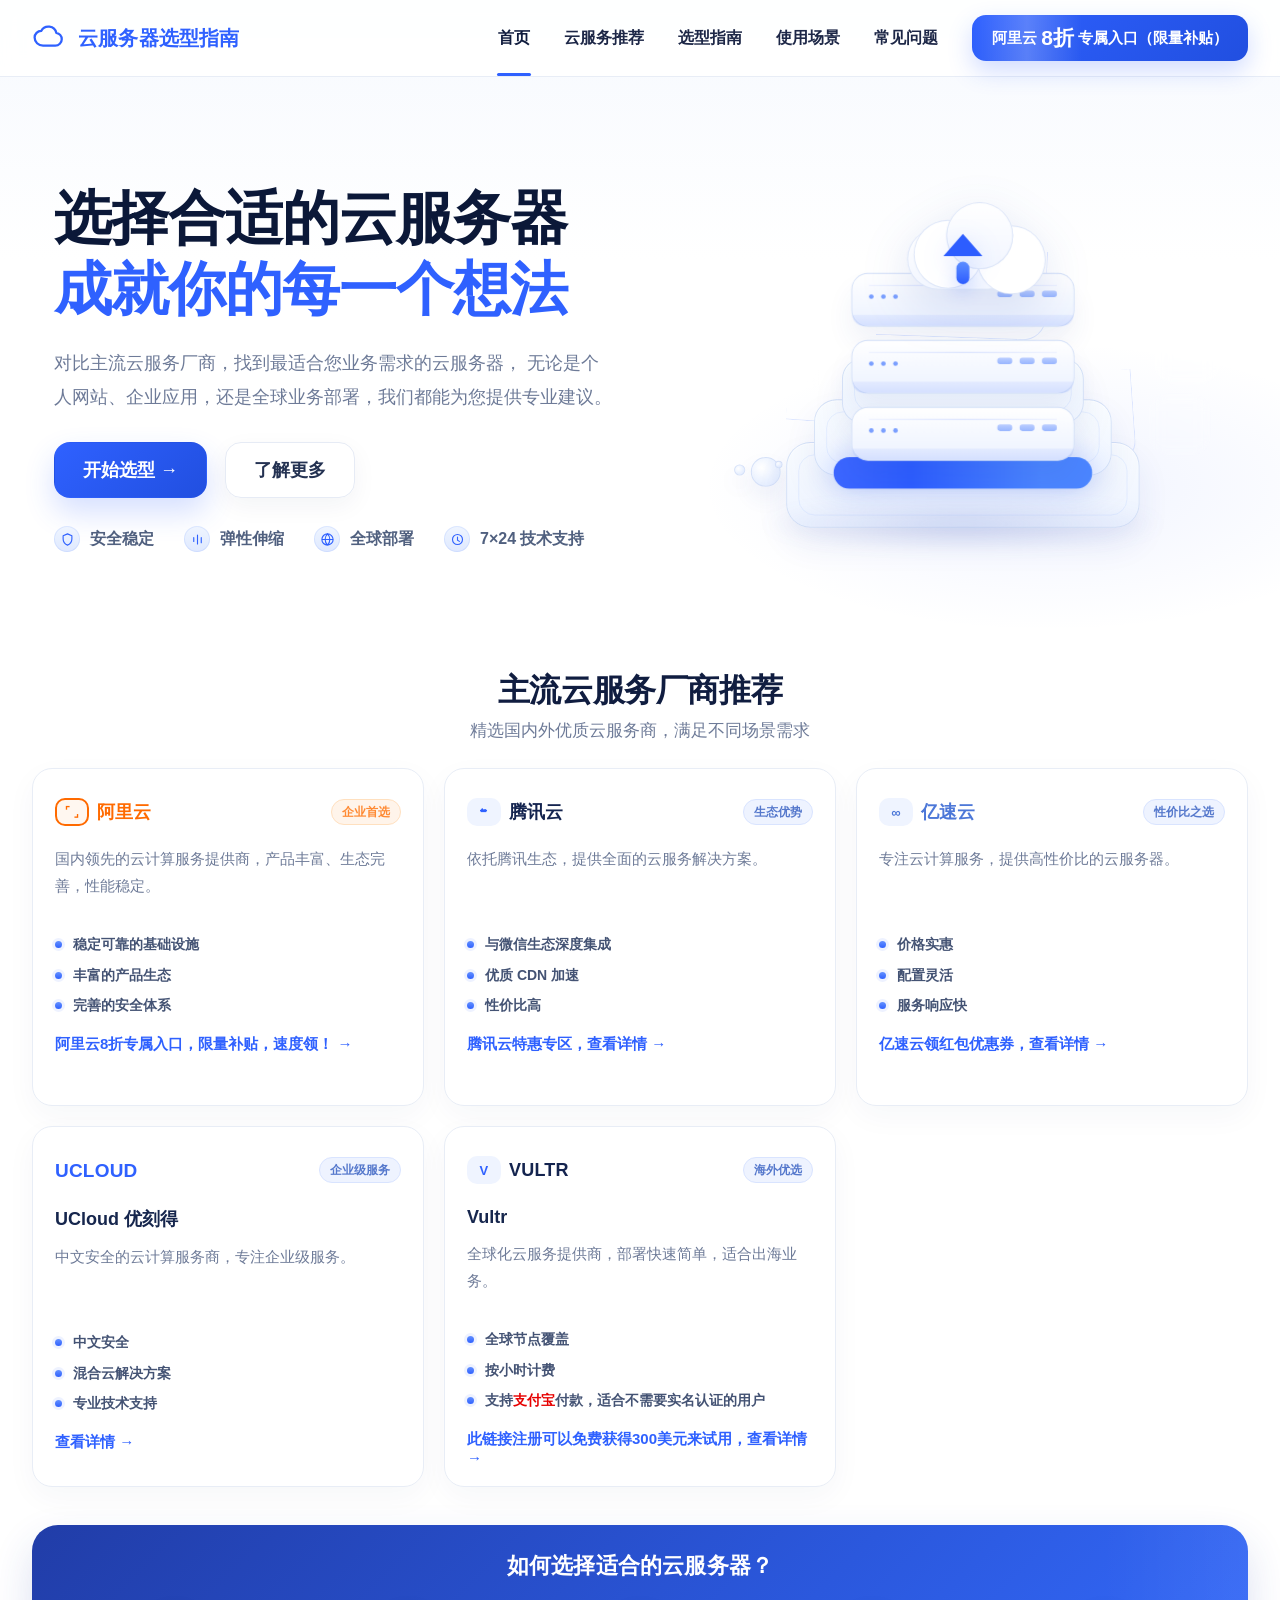
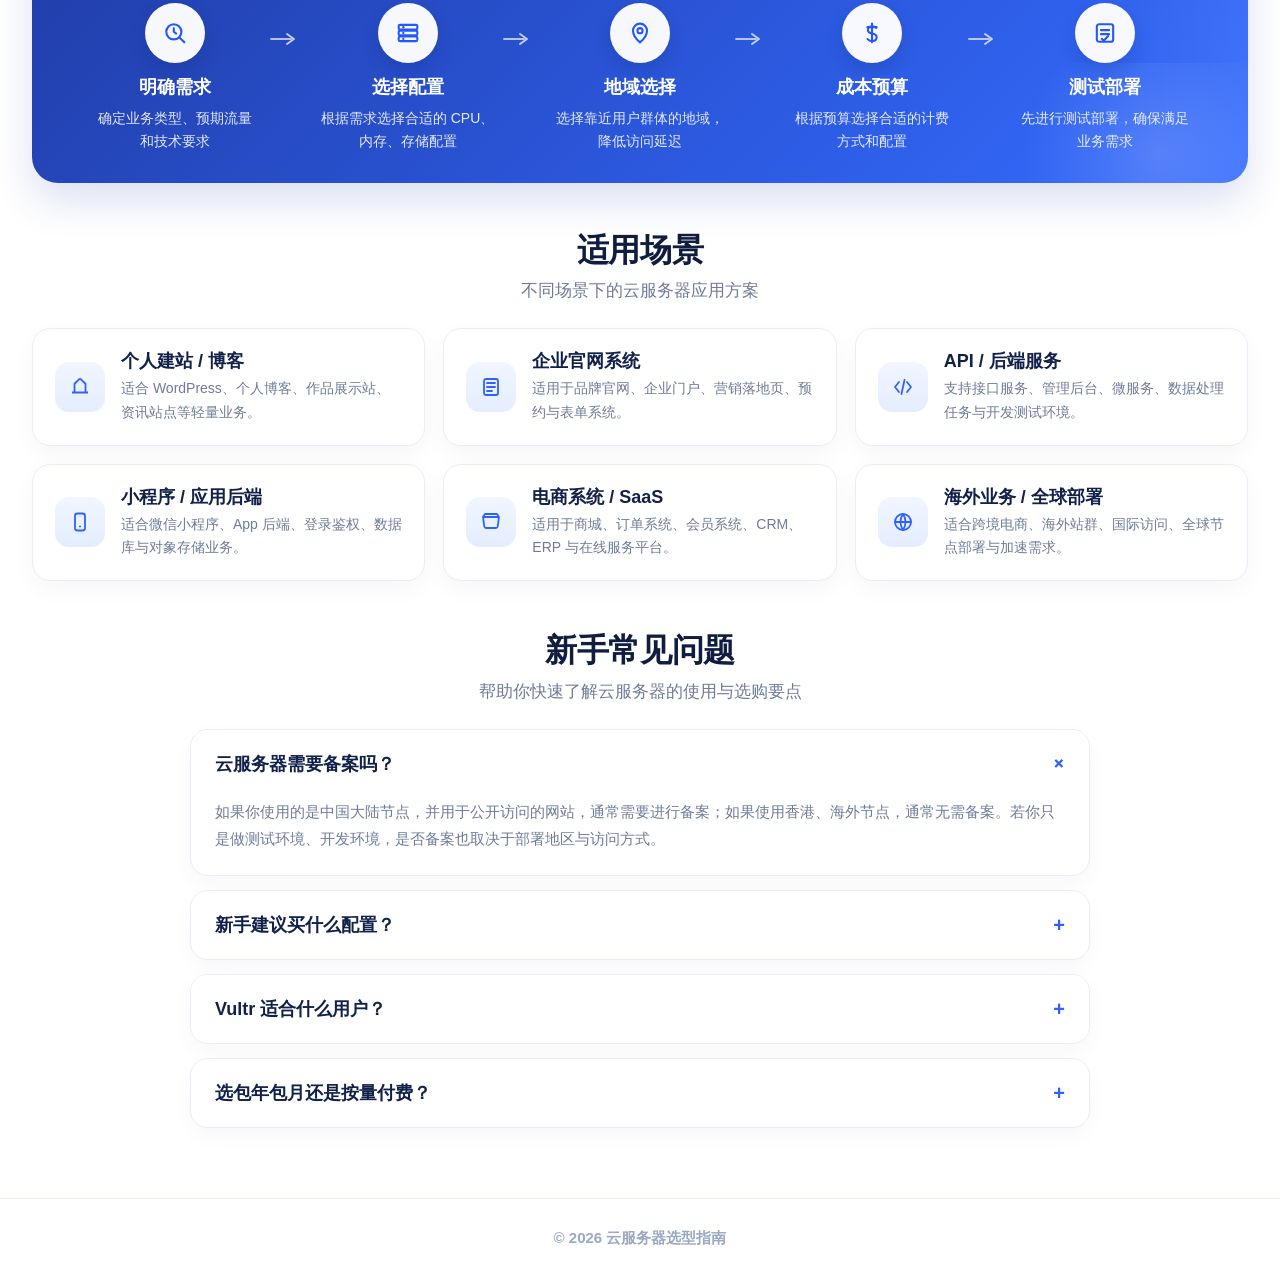
==== index.html @ 189f1489 "Add files via upload" ====
<!DOCTYPE html>
<html lang="zh-CN">
<head>
  <meta charset="UTF-8" />
  <meta name="viewport" content="width=device-width, initial-scale=1.0" />
  <title>云服务器选型指南</title>
  <style>
    :root{
      --primary:#2f61ff;
      --primary-dark:#214fe0;
      --primary-light:#5f8fff;
      --text:#0f1b3d;
      --text-2:#1a2950;
      --muted:#6e7b98;
      --muted-2:#8c97b2;
      --border:#e8edf6;
      --bg:#f7f9fd;
      --bg-soft:#f4f7fc;
      --white:#ffffff;
      --shadow:0 10px 30px rgba(29, 55, 130, .08);
      --shadow-strong:0 18px 44px rgba(30, 60, 150, .14);
      --radius:18px;
      --container:1320px;
    }

    *{box-sizing:border-box}
    html{scroll-behavior:smooth}
    body{
      margin:0;
      font-family:-apple-system,BlinkMacSystemFont,"Segoe UI","PingFang SC","Hiragino Sans GB","Microsoft YaHei",sans-serif;
      color:var(--text);
      background:linear-gradient(180deg,#f6f9fe 0%, #ffffff 260px);
    }

    a{text-decoration:none;color:inherit}
    img{max-width:100%;display:block}

    .container{
      width:min(var(--container), calc(100% - 64px));
      margin:0 auto;
    }

    /* ===== Header ===== */
    .site-header{
      position:sticky;
      top:0;
      z-index:100;
      background:rgba(255,255,255,.88);
      backdrop-filter:blur(10px);
      border-bottom:1px solid rgba(230,236,246,.9);
    }
    .header-inner{
      height:76px;
      display:flex;
      align-items:center;
      justify-content:space-between;
      gap:20px;
    }

    .brand{
      display:flex;
      align-items:center;
      gap:12px;
      font-weight:800;
      font-size:20px;
      color:var(--primary);
      letter-spacing:.2px;
      white-space:nowrap;
    }
    .brand svg{
      width:34px;height:34px;
      flex:0 0 auto;
    }

    .nav{
      display:flex;
      align-items:center;
      gap:8px;
    }
    .nav-links{
      display:flex;
      align-items:center;
      gap:18px;
      margin-right:18px;
    }
    .nav-links a{
      position:relative;
      display:inline-flex;
      align-items:center;
      height:76px;
      padding:0 8px;
      color:#1d2747;
      font-size:16px;
      font-weight:600;
    }
    .nav-links a.active{
      color:#0f1b3d;
    }
    .nav-links a.active::after{
      content:"";
      position:absolute;
      left:50%;
      bottom:0;
      transform:translateX(-50%);
      width:34px;
      height:3px;
      border-radius:99px;
      background:var(--primary);
    }
    .consult-btn{
      display:inline-flex;
      align-items:center;
      justify-content:center;
      min-width:124px;
      height:46px;
      padding:0 20px;
      border-radius:14px;
      background:linear-gradient(135deg,var(--primary),var(--primary-dark));
      color:#fff;
      font-size:15px;
      font-weight:700;
      box-shadow:0 10px 24px rgba(47,97,255,.22);
      transition:.22s ease;
    }
    .consult-btn:hover{
      transform:translateY(-1px);
      box-shadow:0 14px 28px rgba(47,97,255,.28);
    }
    a:hover{
      color:#ff8a00;
    }
    .highlight-red{
      color:#e60000;
    }

    /* ===== Hero ===== */
    .hero-wrap{
      position:relative;
      overflow:hidden;
    }
    .hero-wrap::before{
      content:"";
      position:absolute;
      inset:auto -10% 0 auto;
      width:720px;
      height:300px;
      background:
        radial-gradient(ellipse at center, rgba(93, 130, 255, .09) 0%, rgba(93,130,255,0) 68%);
      pointer-events:none;
    }
    .hero{
      min-height:560px;
      display:grid;
      grid-template-columns: 1.03fr .97fr;
      align-items:center;
      gap:34px;
      padding:42px 0 28px;
    }

    .hero-copy{
      padding:20px 0 10px 22px;
    }
    .hero-copy h1{
      margin:0;
      font-size:68px;
      line-height:1.12;
      font-weight:900;
      letter-spacing:-1px;
      color:#0b1838;
    }
    .hero-copy h1 .highlight{
      display:block;
      margin-top:6px;
      color:var(--primary);
    }
    .hero-copy p{
      max-width:680px;
      margin:24px 0 0;
      font-size:18px;
      line-height:1.9;
      color:var(--muted);
      font-weight:500;
    }

    .hero-actions{
      display:flex;
      gap:18px;
      margin-top:28px;
    }
    .btn{
      display:inline-flex;
      align-items:center;
      justify-content:center;
      height:56px;
      padding:0 28px;
      border-radius:16px;
      font-size:18px;
      font-weight:700;
      transition:.2s ease;
      border:1px solid transparent;
      cursor:pointer;
    }
    .btn-primary{
      background:linear-gradient(135deg,var(--primary),var(--primary-dark));
      color:#fff;
      box-shadow:0 14px 30px rgba(47,97,255,.2);
    }
    .btn-primary:hover{
      transform:translateY(-1px);
      box-shadow:0 18px 34px rgba(47,97,255,.25);
    }
    .btn-secondary{
      color:#243252;
      background:rgba(255,255,255,.92);
      border-color:#e6ebf5;
      box-shadow:0 8px 24px rgba(22,34,77,.05);
    }
    .btn-secondary:hover{
      border-color:#cfd8eb;
      background:#fff;
    }

    .hero-features{
      display:flex;
      align-items:center;
      flex-wrap:wrap;
      gap:30px;
      margin-top:28px;
      color:#50607f;
      font-size:16px;
      font-weight:600;
    }
    .hero-feature{
      display:flex;
      align-items:center;
      gap:10px;
      white-space:nowrap;
    }
    .hero-feature .icon{
      width:26px;height:26px;
      border-radius:50%;
      display:grid;
      place-items:center;
      background:linear-gradient(180deg,#eff5ff,#dfe9ff);
      box-shadow:inset 0 0 0 1px rgba(47,97,255,.1);
      color:var(--primary);
      flex:0 0 auto;
    }
    .hero-feature .icon svg{
      width:15px;height:15px;
    }

    /* ===== Right Illustration ===== */
    .hero-visual{
      position:relative;
      height:480px;
      display:flex;
      align-items:center;
      justify-content:center;
    }

    .visual-stage{
      position:relative;
      width:600px;
      height:420px;
      transform:translateX(12px);
    }

    .base-shadow{
      position:absolute;
      left:50%;
      bottom:10px;
      transform:translateX(-50%);
      width:430px;
      height:56px;
      background:radial-gradient(ellipse at center, rgba(77,104,198,.22) 0%, rgba(77,104,198,.05) 55%, rgba(77,104,198,0) 72%);
      filter:blur(8px);
    }

    .plate{
      position:absolute;
      left:50%;
      transform:translateX(-50%);
      width:380px;
      border-radius:26px;
      background:linear-gradient(180deg,#fafdff 0%, #eef4ff 100%);
      border:1px solid rgba(210,223,247,.9);
      box-shadow:
        0 18px 36px rgba(35,70,170,.08),
        inset 0 1px 0 rgba(255,255,255,.85);
    }
    .plate::before{
      content:"";
      position:absolute;
      inset:12px;
      border-radius:18px;
      border:1px solid rgba(148,179,255,.18);
      pointer-events:none;
    }
    .plate-bottom{
      bottom:34px;
      height:92px;
      background:
        linear-gradient(180deg,#f9fcff 0%, #edf3ff 100%);
    }
    .plate-middle{
      bottom:90px;
      width:320px;
      height:82px;
      border-radius:24px;
    }
    .plate-top{
      bottom:146px;
      width:260px;
      height:70px;
      border-radius:22px;
    }

    .server-stack{
      position:absolute;
      left:50%;
      bottom:106px;
      transform:translateX(-50%);
      width:240px;
      z-index:4;
    }
    .server{
      position:relative;
      height:58px;
      border-radius:18px;
      margin-bottom:14px;
      background:
        linear-gradient(180deg,#ffffff 0%, #f6f9ff 46%, #ecf2ff 100%);
      border:1px solid rgba(210,223,247,.95);
      box-shadow:
        0 18px 30px rgba(43,73,162,.07),
        inset 0 1px 0 rgba(255,255,255,.9);
    }
    .server:last-child{margin-bottom:0}
    .server::before{
      content:"";
      position:absolute;
      left:18px;
      right:18px;
      top:12px;
      height:1px;
      background:linear-gradient(90deg,rgba(47,97,255,.08),rgba(47,97,255,.2),rgba(47,97,255,.08));
    }
    .server::after{
      content:"";
      position:absolute;
      left:0;right:0;bottom:0;
      height:12px;
      border-radius:0 0 18px 18px;
      background:linear-gradient(180deg, rgba(80,120,255,.08), rgba(47,97,255,.12));
    }
    .server .dots{
      position:absolute;
      left:18px;
      top:22px;
      display:flex;
      gap:8px;
    }
    .server .dots span{
      width:5px;height:5px;border-radius:50%;
      background:#5b88ff;
      opacity:.8;
    }
    .server .ports{
      position:absolute;
      right:18px;
      top:18px;
      display:flex;
      gap:8px;
      align-items:center;
    }
    .server .ports i{
      display:block;
      width:16px;
      height:7px;
      border-radius:3px;
      background:linear-gradient(180deg,#a7bfff,#7aa0ff);
      opacity:.75;
    }

    .hero-glow{
      position:absolute;
      left:50%;
      bottom:76px;
      transform:translateX(-50%);
      width:278px;
      height:34px;
      border-radius:999px;
      background:linear-gradient(90deg,#3d67ff,#2d5dff 30%, #4b85ff 80%);
      box-shadow:0 0 30px rgba(47,97,255,.28);
      z-index:2;
    }

    .cloud{
      position:absolute;
      left:50%;
      transform:translateX(-50%);
      top:28px;
      width:180px;
      height:110px;
      z-index:6;
      filter:drop-shadow(0 16px 26px rgba(40,75,180,.16));
    }
    .cloud-shape{
      position:absolute;
      inset:0;
    }
    .cloud-shape::before,
    .cloud-shape::after{
      content:"";
      position:absolute;
      background:linear-gradient(180deg,#ffffff 0%,#f2f6ff 100%);
      border:1px solid rgba(219,228,248,.95);
      box-shadow:inset 0 1px 0 rgba(255,255,255,.95);
    }
    .cloud-shape::before{
      width:118px;height:64px;
      left:30px; top:36px;
      border-radius:36px;
    }
    .cloud-shape::after{
      width:70px;height:70px;
      left:72px; top:8px;
      border-radius:50%;
      box-shadow:
        inset 0 1px 0 rgba(255,255,255,.95),
        -34px 20px 0 0 #fff,
        -34px 20px 0 1px rgba(219,228,248,.95),
        34px 26px 0 0 #fff,
        34px 26px 0 1px rgba(219,228,248,.95);
    }

    .upload-arrow{
      position:absolute;
      left:50%;
      top:42px;
      transform:translateX(-50%);
      width:42px;
      height:54px;
      z-index:7;
    }
    .upload-arrow::before{
      content:"";
      position:absolute;
      left:14px; right:14px; bottom:0;
      height:24px;
      border-radius:8px;
      background:linear-gradient(180deg,#5f90ff,#2d5dff);
      box-shadow:0 8px 18px rgba(47,97,255,.26);
    }
    .upload-arrow::after{
      content:"";
      position:absolute;
      left:0; right:0; top:0;
      margin:auto;
      width:0;height:0;
      border-left:21px solid transparent;
      border-right:21px solid transparent;
      border-bottom:24px solid #2d5dff;
      filter:drop-shadow(0 6px 14px rgba(47,97,255,.18));
    }

    .floating-card{
      position:absolute;
      background:linear-gradient(180deg,rgba(255,255,255,.86),rgba(245,249,255,.9));
      border:1px solid rgba(216,227,248,.94);
      box-shadow:0 18px 36px rgba(38,66,155,.08);
      backdrop-filter:blur(8px);
      z-index:1;
    }
    .floating-card.chart{
      width:92px;height:110px;
      left:60px; top:126px;
      border-radius:18px;
      padding:16px 14px;
    }
    .floating-card.chart .bars{
      display:flex;align-items:flex-end;gap:8px;height:54px;margin-top:18px;
    }
    .floating-card.chart .bars span{
      display:block;width:10px;border-radius:999px 999px 3px 3px;
      background:linear-gradient(180deg,#8fb0ff,#4e7cff);
    }
    .floating-card.chart .bars span:nth-child(1){height:24px}
    .floating-card.chart .bars span:nth-child(2){height:36px}
    .floating-card.chart .bars span:nth-child(3){height:28px}
    .floating-card.chart .bars span:nth-child(4){height:46px}
    .floating-card.chart .bars span:nth-child(5){height:32px}

    .floating-card.shield{
      width:66px;height:66px;
      right:34px; bottom:112px;
      border-radius:20px;
      display:grid;place-items:center;
    }
    .floating-card.shield svg{
      width:26px;height:26px;color:var(--primary);
    }

    .floating-card.ring{
      width:70px;height:70px;
      right:24px; top:162px;
      border-radius:22px;
      display:grid;place-items:center;
    }
    .floating-card.ring .pie{
      width:34px;height:34px;border-radius:50%;
      background:conic-gradient(#2f61ff 0 62%, #ffb64d 62% 84%, #dfe7fb 84% 100%);
      position:relative;
    }
    .floating-card.ring .pie::after{
      content:"";
      position:absolute; inset:8px;
      border-radius:50%;
      background:#fff;
    }

    .orb{
      position:absolute;
      border-radius:50%;
      background:radial-gradient(circle at 35% 35%, rgba(255,255,255,.95), rgba(232,240,255,.9) 55%, rgba(213,226,255,.8));
      border:1px solid rgba(212,224,248,.92);
      box-shadow:0 12px 24px rgba(50,80,170,.08);
    }
    .orb.orb-a{left:72px; bottom:78px; width:32px; height:32px;}
    .orb.orb-b{left:54px; bottom:90px; width:12px; height:12px;}
    .orb.orb-c{left:98px; bottom:98px; width:8px; height:8px;}

    .wire{
      position:absolute;
      border:1px solid rgba(147,177,255,.3);
      border-top:none;
      border-left:none;
      border-radius:0 0 24px 0;
      z-index:0;
    }
    .wire.w1{
      width:120px;height:80px;
      left:112px;top:194px;
      transform:rotate(4deg);
    }
    .wire.w2{
      width:140px;height:100px;
      right:116px;top:220px;
      transform:rotate(-4deg);
    }
    .wire.w3{
      width:182px;height:96px;
      left:208px;top:86px;
      transform:rotate(2deg);
    }

    /* ===== section common ===== */
    .section{
      padding:34px 0 0;
    }

    .section-head{
      text-align:center;
      margin-bottom:26px;
    }
    .section-head h2{
      margin:0;
      font-size:32px;
      line-height:1.2;
      font-weight:900;
      color:#101d40;
      letter-spacing:-.4px;
    }
    .section-head p{
      margin:10px 0 0;
      font-size:17px;
      color:var(--muted);
      font-weight:500;
    }

    /* ===== vendor cards ===== */
    .cards{
      display:grid;
      grid-template-columns:repeat(5, 1fr);
      gap:20px;
    }
    .vendor-card{
      background:rgba(255,255,255,.96);
      border:1px solid var(--border);
      border-radius:20px;
      padding:22px 22px 20px;
      box-shadow:0 10px 30px rgba(23,42,90,.04);
      transition:.25s ease;
      min-height:338px;
    }
    .vendor-card:hover{
      transform:translateY(-4px);
      box-shadow:var(--shadow-strong);
      border-color:#dbe5f7;
    }
    .vendor-top{
      display:flex;
      align-items:center;
      gap:10px;
      min-height:42px;
    }
    .vendor-logo{
      font-size:18px;
      font-weight:900;
      letter-spacing:.2px;
      color:#14244f;
      display:flex;
      align-items:center;
      gap:8px;
      line-height:1;
    }
    .vendor-logo .mark{
      display:inline-flex;
      align-items:center;
      justify-content:center;
      min-width:34px;
      height:28px;
      border-radius:10px;
      font-size:13px;
      font-weight:900;
    }

    .mark-aliyun{color:#ff6a00;border:2px solid #ff6a00;background:#fff7f0}
    .mark-tencent{color:#2f61ff;background:#eff4ff}
    .mark-yisu{color:#4d78d8;background:#eff4ff}
    .mark-ucloud{color:#2f61ff;background:#eff4ff}
    .mark-vultr{color:#2f61ff;background:#eff4ff}

    .vendor-badge{
      margin-left:auto;
      flex:0 0 auto;
      padding:6px 10px;
      border-radius:999px;
      font-size:12px;
      line-height:1;
      font-weight:700;
      color:#5578cc;
      background:#eef3ff;
      border:1px solid #d9e4ff;
      white-space:nowrap;
    }
    .vendor-name{
      margin-top:16px;
      font-size:18px;
      font-weight:800;
      color:#16264d;
    }
    .vendor-desc{
      margin-top:12px;
      font-size:15px;
      line-height:1.8;
      color:var(--muted);
      min-height:76px;
      font-weight:500;
    }
    .vendor-list{
      list-style:none;
      padding:0;
      margin:12px 0 0;
    }
    .vendor-list li{
      position:relative;
      padding-left:18px;
      margin-top:8px;
      color:#445374;
      font-size:14px;
      line-height:1.6;
      font-weight:600;
    }
    .vendor-list li::before{
      content:"";
      position:absolute;
      left:0; top:8px;
      width:7px;height:7px;
      border-radius:50%;
      background:linear-gradient(180deg,#6390ff,#2f61ff);
      box-shadow:0 0 0 3px rgba(47,97,255,.08);
    }
    .vendor-link{
      display:inline-flex;
      align-items:center;
      gap:6px;
      margin-top:18px;
      color:var(--primary);
      font-size:15px;
      font-weight:800;
    }

    /* ===== process ===== */
    .process-wrap{
      margin-top:38px;
      border-radius:26px;
      overflow:hidden;
      background:
        linear-gradient(135deg,#213da8 0%, #2b58dd 58%, #356cff 100%);
      box-shadow:0 18px 40px rgba(35,60,170,.16);
      position:relative;
    }
    .process-wrap::before{
      content:"";
      position:absolute;
      right:-80px;
      bottom:-60px;
      width:340px;
      height:180px;
      background:radial-gradient(circle at center, rgba(255,255,255,.15) 0%, rgba(255,255,255,0) 70%);
      pointer-events:none;
    }
    .process-wrap::after{
      content:"";
      position:absolute;
      inset:0;
      background:
        linear-gradient(90deg, transparent 0, transparent 88%, rgba(255,255,255,.06) 100%);
      pointer-events:none;
    }

    .process-inner{
      position:relative;
      z-index:2;
      padding:26px 34px 28px;
    }
    .process-title{
      text-align:center;
      font-size:22px;
      font-weight:900;
      color:#fff;
      margin-bottom:22px;
      letter-spacing:.2px;
    }
    .steps{
      display:grid;
      grid-template-columns:repeat(5,1fr);
      gap:14px;
      align-items:start;
    }
    .step{
      position:relative;
      text-align:center;
      color:#fff;
      padding:0 10px;
    }
    .step:not(:last-child)::after{
      content:"";
      position:absolute;
      top:30px;
      right:-12px;
      width:26px;
      height:12px;
      background:
        url("data:image/svg+xml;utf8,<svg xmlns='http://www.w3.org/2000/svg' width='26' height='12' viewBox='0 0 26 12'><path d='M1 6h20' stroke='rgba(255,255,255,0.72)' stroke-width='1.8' stroke-linecap='round'/><path d='M17 1l7 5-7 5' fill='none' stroke='rgba(255,255,255,0.82)' stroke-width='1.8' stroke-linecap='round' stroke-linejoin='round'/></svg>") center/contain no-repeat;
      opacity:.9;
    }
    .step-icon{
      width:60px;height:60px;
      margin:0 auto 12px;
      border-radius:50%;
      background:rgba(255,255,255,.96);
      display:grid;
      place-items:center;
      box-shadow:0 8px 18px rgba(10,20,80,.14);
      color:#2458ff;
    }
    .step-icon svg{width:28px;height:28px}
    .step h3{
      margin:0;
      font-size:18px;
      font-weight:800;
      color:#fff;
    }
    .step p{
      margin:8px 0 0;
      font-size:14px;
      line-height:1.7;
      color:rgba(255,255,255,.88);
      font-weight:500;
      min-height:48px;
    }

    /* ===== scene ===== */
    .scene-section{
      padding-top:48px;
    }
    .scene-grid{
      display:grid;
      grid-template-columns:repeat(3,1fr);
      gap:18px;
      margin-top:26px;
    }
    .scene-card{
      display:flex;
      align-items:center;
      gap:16px;
      padding:20px 22px;
      border-radius:18px;
      background:#fff;
      border:1px solid var(--border);
      box-shadow:0 8px 24px rgba(22,34,77,.04);
      transition:.22s ease;
    }
    .scene-card:hover{
      transform:translateY(-3px);
      box-shadow:var(--shadow);
    }
    .scene-icon{
      width:50px;height:50px;
      border-radius:14px;
      background:linear-gradient(180deg,#f1f6ff,#e4edff);
      display:grid;
      place-items:center;
      color:var(--primary);
      flex:0 0 auto;
    }
    .scene-icon svg{width:24px;height:24px}
    .scene-title{
      font-size:18px;
      font-weight:800;
      color:#12214a;
      margin:0 0 4px;
    }
    .scene-desc{
      margin:0;
      font-size:14px;
      line-height:1.7;
      color:var(--muted);
      font-weight:500;
    }

    /* ===== faq ===== */
    .faq-section{
      padding-top:50px;
      padding-bottom:70px;
    }
    .faq-list{
      display:grid;
      gap:14px;
      margin-top:26px;
      max-width:900px;
      margin-left:auto;
      margin-right:auto;
    }
    .faq-item{
      border:1px solid var(--border);
      border-radius:18px;
      overflow:hidden;
      background:#fff;
      box-shadow:0 8px 22px rgba(22,34,77,.035);
    }
    .faq-q{
      width:100%;
      border:none;
      outline:none;
      background:#fff;
      padding:22px 24px;
      display:flex;
      align-items:center;
      justify-content:space-between;
      gap:16px;
      font-size:18px;
      font-weight:800;
      color:#11214a;
      cursor:pointer;
      text-align:left;
    }
    .faq-q span:last-child{
      color:var(--primary);
      font-size:20px;
      transition:.2s ease;
    }
    .faq-item.active .faq-q span:last-child{
      transform:rotate(45deg);
    }
    .faq-a{
      display:none;
      padding:0 24px 22px;
      font-size:15px;
      line-height:1.85;
      color:var(--muted);
      font-weight:500;
    }
    .faq-item.active .faq-a{
      display:block;
    }

    /* ===== footer ===== */
    .site-footer{
      border-top:1px solid var(--border);
      background:#fff;
    }
    .footer-inner{
      height:78px;
      display:flex;
      align-items:center;
      justify-content:center;
      color:#9ba8c2;
      font-size:15px;
      font-weight:600;
    }

    /* ===== responsive ===== */
    @media (max-width: 1380px){
      .hero-copy h1{font-size:58px}
      .cards{grid-template-columns:repeat(3,1fr)}
      .steps{grid-template-columns:repeat(5,1fr)}
      .scene-grid{grid-template-columns:repeat(3,1fr)}
      .visual-stage{transform:scale(.93) translateX(16px)}
    }

    @media (max-width: 1100px){
      .container{width:min(var(--container), calc(100% - 32px))}
      .nav-links{display:none}
      .hero{
        grid-template-columns:1fr;
        padding-top:32px;
      }
      .hero-copy{
        padding-left:0;
        text-align:center;
      }
      .hero-copy p{margin-left:auto;margin-right:auto}
      .hero-actions,
      .hero-features{justify-content:center}
      .hero-copy h1{font-size:48px}
      .hero-visual{height:420px}
      .visual-stage{transform:scale(.86)}
      .cards{grid-template-columns:repeat(2,1fr)}
      .steps{grid-template-columns:1fr; gap:26px}
      .step:not(:last-child)::after{display:none}
      .scene-grid{grid-template-columns:1fr 1fr}
    }

    @media (max-width: 680px){
      .container{width:calc(100% - 24px)}
      .brand{font-size:17px}
      .consult-btn{min-width:auto;padding:0 16px;height:42px;font-size:14px}
      .hero-copy h1{font-size:36px}
      .hero-copy p{font-size:15px}
      .btn{height:48px;padding:0 18px;font-size:16px}
      .hero-features{gap:14px 18px;font-size:14px}
      .hero-visual{height:330px}
      .visual-stage{transform:scale(.62)}
      .section-head h2{font-size:26px}
      .cards{grid-template-columns:1fr}
      .scene-grid{grid-template-columns:1fr}
      .process-inner{padding:22px 18px}
      .faq-q{font-size:16px;padding:18px}
      .faq-a{padding:0 18px 18px}
    }
  </style>
</head>
<body>

  <header class="site-header">
    <div class="container header-inner">
      <a class="brand" href="#">
        <svg viewBox="0 0 48 48" fill="none" aria-hidden="true">
          <path d="M15.6 34.7h17.2c5.1 0 9.2-4 9.2-9 0-4.4-3.3-8.1-7.6-8.9A11.5 11.5 0 0 0 13 14a9.4 9.4 0 0 0-9.3 9.4c0 6.2 5.2 11.3 11.9 11.3Z" stroke="currentColor" stroke-width="3.2" stroke-linecap="round" stroke-linejoin="round"/>
        </svg>
        云服务器选型指南
      </a>

      <nav class="nav">
        <div class="nav-links">
          <a href="#" class="active">首页</a>
          <a href="#vendors">云服务推荐</a>
          <a href="#guide">选型指南</a>
          <a href="#scenes">使用场景</a>
          <a href="#faq">常见问题</a>
        </div>
    
    <style>
/* 斜向流光动画 */
@keyframes lightShine {
  0% { transform: skewX(-25deg) translateX(-150%); }
  100% { transform: skewX(-25deg) translateX(150%); }
}
</style>

<a href="https://www.aliyun.com/minisite/goods?userCode=xbifxhv7" target="_blank" class="consult-btn" style="
    position: relative;
    overflow: hidden;
    display: inline-flex;
    align-items: center;
    justify-content: center;
    text-align: center;
">
    阿里云&nbsp;<span style="font-size:1.4em;font-weight:bold">8折</span>&nbsp;专属入口（限量补贴）
    <!-- 斜向扫光层 -->
    <span style="
        position: absolute;
        top: 0;
        left: 0;
        width: 40%;
        height: 100%;
        background: linear-gradient(90deg,transparent,rgba(255,255,255,0.22),transparent);
        animation: lightShine 2.6s linear infinite;
    "></span>
</a>


      </nav>
    </div>
  </header>

  <main>
    <!-- Hero -->
    <section class="hero-wrap">
      <div class="container hero">
        <div class="hero-copy">
          <h1>
            选择合适的云服务器
            <span class="highlight">成就你的每一个想法</span>
          </h1>
          <p>
            对比主流云服务厂商，找到最适合您业务需求的云服务器，
            无论是个人网站、企业应用，还是全球业务部署，我们都能为您提供专业建议。
          </p>

          <div class="hero-actions">
            <a href="#vendors" class="btn btn-primary">开始选型 →</a>
            <a href="#guide" class="btn btn-secondary">了解更多</a>
          </div>

          <div class="hero-features">
            <div class="hero-feature">
              <span class="icon">
                <svg viewBox="0 0 24 24" fill="none">
                  <path d="M12 3l7 3v5c0 4.7-2.9 8-7 10-4.1-2-7-5.3-7-10V6l7-3Z" stroke="currentColor" stroke-width="1.8" stroke-linejoin="round"/>
                </svg>
              </span>
              安全稳定
            </div>
            <div class="hero-feature">
              <span class="icon">
                <svg viewBox="0 0 24 24" fill="none">
                  <path d="M6 15V9m6 10V5m6 12v-8" stroke="currentColor" stroke-width="1.8" stroke-linecap="round"/>
                </svg>
              </span>
              弹性伸缩
            </div>
            <div class="hero-feature">
              <span class="icon">
                <svg viewBox="0 0 24 24" fill="none">
                  <path d="M12 3a9 9 0 1 0 0 18 9 9 0 0 0 0-18Zm0 0c2.4 2.3 3.7 5.4 3.7 9S14.4 18.7 12 21m0-18c-2.4 2.3-3.7 5.4-3.7 9S9.6 18.7 12 21M3 12h18" stroke="currentColor" stroke-width="1.8" stroke-linecap="round"/>
                </svg>
              </span>
              全球部署
            </div>
            <div class="hero-feature">
              <span class="icon">
                <svg viewBox="0 0 24 24" fill="none">
                  <circle cx="12" cy="12" r="8" stroke="currentColor" stroke-width="1.8"/>
                  <path d="M12 8v5l3 2" stroke="currentColor" stroke-width="1.8" stroke-linecap="round"/>
                </svg>
              </span>
              7×24 技术支持
            </div>
          </div>
        </div>

        <div class="hero-visual" aria-hidden="true">
          <div class="visual-stage">
            <div class="wire w1"></div>
            <div class="wire w2"></div>
            <div class="wire w3"></div>

            <div class="floating-card chart">
              <div class="bars">
                <span></span><span></span><span></span><span></span><span></span>
              </div>
            </div>

            <div class="floating-card shield">
              <svg viewBox="0 0 24 24" fill="none">
                <path d="M12 3l6 2.6v4.8c0 4-2.4 6.8-6 8.6-3.6-1.8-6-4.6-6-8.6V5.6L12 3Z" stroke="currentColor" stroke-width="1.8" stroke-linejoin="round"/>
              </svg>
            </div>

            <div class="floating-card ring">
              <div class="pie"></div>
            </div>

            <div class="orb orb-a"></div>
            <div class="orb orb-b"></div>
            <div class="orb orb-c"></div>

            <div class="cloud">
              <div class="cloud-shape"></div>
              <div class="upload-arrow"></div>
            </div>

            <div class="plate plate-bottom"></div>
            <div class="plate plate-middle"></div>
            <div class="plate plate-top"></div>

            <div class="hero-glow"></div>

            <div class="server-stack">
              <div class="server">
                <div class="dots"><span></span><span></span><span></span></div>
                <div class="ports"><i></i><i></i><i></i></div>
              </div>
              <div class="server">
                <div class="dots"><span></span><span></span><span></span></div>
                <div class="ports"><i></i><i></i><i></i></div>
              </div>
              <div class="server">
                <div class="dots"><span></span><span></span><span></span></div>
                <div class="ports"><i></i><i></i><i></i></div>
              </div>
            </div>

            <div class="base-shadow"></div>
          </div>
        </div>
      </div>
    </section>

    <!-- Vendors -->
    <section class="section" id="vendors">
      <div class="container">
        <div class="section-head">
          <h2>主流云服务厂商推荐</h2>
          <p>精选国内外优质云服务商，满足不同场景需求</p>
        </div>

        <div class="cards">
          <article class="vendor-card">
            <div class="vendor-top">
              <div class="vendor-logo" style="color:#ff6a00;">
                <span class="mark mark-aliyun">⌜⌟</span>
                阿里云
              </div>
              <span class="vendor-badge" style="color:#ff8a33;background:#fff4ea;border-color:#ffe0bf;">企业首选</span>
            </div>
            <div class="vendor-desc">
              国内领先的云计算服务提供商，产品丰富、生态完善，性能稳定。
            </div>
            <ul class="vendor-list">
              <li>稳定可靠的基础设施</li>
              <li>丰富的产品生态</li>
              <li>完善的安全体系</li>
            </ul>
            <a href="https://www.aliyun.com/minisite/goods?userCode=xbifxhv7" target="_blank" class="vendor-link"> 阿里云8折专属入口，限量补贴，速度领！ →</a>
          </article>

          <article class="vendor-card">
            <div class="vendor-top">
              <div class="vendor-logo">
                <span class="mark mark-tencent">☁</span>
                腾讯云
              </div>
              <span class="vendor-badge">生态优势</span>
            </div>
            <div class="vendor-desc">
              依托腾讯生态，提供全面的云服务解决方案。
            </div>
            <ul class="vendor-list">
              <li>与微信生态深度集成</li>
              <li>优质 CDN 加速</li>
              <li>性价比高</li>
            </ul>
            <a href="https://cloud.tencent.com/act/cps/redirect?redirect=2446&cps_key=8eb5bd7fecaebaa8c13d45dcda49294d&from=console" target="_blank" class="vendor-link">腾讯云特惠专区，查看详情 →</a>
          </article>

          <article class="vendor-card">
            <div class="vendor-top">
              <div class="vendor-logo" style="color:#4d78d8;">
                <span class="mark mark-yisu">∞</span>
                亿速云
              </div>
              <span class="vendor-badge">性价比之选</span>
            </div>
            <div class="vendor-desc">
              专注云计算服务，提供高性价比的云服务器。
            </div>
            <ul class="vendor-list">
              <li>价格实惠</li>
              <li>配置灵活</li>
              <li>服务响应快</li>
            </ul>
            <a href="https://www.yisu.com/reg/?partner=RjIO6" target="_blank"  class="vendor-link">亿速云领红包优惠券，查看详情 →</a>
          </article>

          <article class="vendor-card">
            <div class="vendor-top">
              <div class="vendor-logo" style="color:#2f61ff;">
                <span style="font-size:19px;font-weight:900;">UCLOUD</span>
              </div>
              <span class="vendor-badge">企业级服务</span>
            </div>
            <div class="vendor-name">UCloud 优刻得</div>
            <div class="vendor-desc">
              中文安全的云计算服务商，专注企业级服务。
            </div>
            <ul class="vendor-list">
              <li>中文安全</li>
              <li>混合云解决方案</li>
              <li>专业技术支持</li>
            </ul>
            <a href="https://passport.ucloud.cn?cps_code=C1x43AB84293347" target="_blank" class="vendor-link">查看详情 →</a>
          </article>

          <article class="vendor-card">
            <div class="vendor-top">
              <div class="vendor-logo">
                <span class="mark mark-vultr">V</span>
                VULTR
              </div>
              <span class="vendor-badge">海外优选</span>
            </div>
            <div class="vendor-name">Vultr</div>
            <div class="vendor-desc">
              全球化云服务提供商，部署快速简单，适合出海业务。
            </div>
            <ul class="vendor-list">
              <li>全球节点覆盖</li>
              <li>按小时计费</li>
              <li>支持<span class="highlight-red">支付宝</span>付款，适合不需要实名认证的用户</li>
            </ul>
            <a href="https://www.vultr.com/?ref=9911017-9J" target="_blank" class="vendor-link">此链接注册可以免费获得300美元来试用，查看详情 →</a>
          </article>
        </div>

        <!-- Process -->
        <div class="process-wrap" id="guide">
          <div class="process-inner">
            <div class="process-title">如何选择适合的云服务器？</div>

            <div class="steps">
              <div class="step">
                <div class="step-icon">
                  <svg viewBox="0 0 24 24" fill="none">
                    <circle cx="11" cy="11" r="6.5" stroke="currentColor" stroke-width="1.8"/>
                    <path d="M15.8 15.8 20 20" stroke="currentColor" stroke-width="1.8" stroke-linecap="round"/>
                    <path d="M11 8v3l2 1.5" stroke="currentColor" stroke-width="1.8" stroke-linecap="round"/>
                  </svg>
                </div>
                <h3>明确需求</h3>
                <p>确定业务类型、预期流量<br>和技术要求</p>
              </div>

              <div class="step">
                <div class="step-icon">
                  <svg viewBox="0 0 24 24" fill="none">
                    <rect x="4" y="5" width="16" height="4" rx="1.2" stroke="currentColor" stroke-width="1.8"/>
                    <rect x="4" y="10" width="16" height="4" rx="1.2" stroke="currentColor" stroke-width="1.8"/>
                    <rect x="4" y="15" width="16" height="4" rx="1.2" stroke="currentColor" stroke-width="1.8"/>
                    <circle cx="8" cy="7" r="1" fill="currentColor"/>
                    <circle cx="8" cy="12" r="1" fill="currentColor"/>
                    <circle cx="8" cy="17" r="1" fill="currentColor"/>
                  </svg>
                </div>
                <h3>选择配置</h3>
                <p>根据需求选择合适的 CPU、<br>内存、存储配置</p>
              </div>

              <div class="step">
                <div class="step-icon">
                  <svg viewBox="0 0 24 24" fill="none">
                    <path d="M12 20s6-5 6-10a6 6 0 1 0-12 0c0 5 6 10 6 10Z" stroke="currentColor" stroke-width="1.8" stroke-linejoin="round"/>
                    <circle cx="12" cy="10" r="2.2" stroke="currentColor" stroke-width="1.8"/>
                  </svg>
                </div>
                <h3>地域选择</h3>
                <p>选择靠近用户群体的地域，<br>降低访问延迟</p>
              </div>

              <div class="step">
                <div class="step-icon">
                  <svg viewBox="0 0 24 24" fill="none">
                    <path d="M8 7h8M12 4v16M8.2 17.2c.9 1.1 2.2 1.8 3.8 1.8 2.4 0 4-1.3 4-3.3 0-1.8-1.2-2.7-3.5-3.2l-1-.2c-1.9-.4-3-1.2-3-2.8 0-1.9 1.5-3.2 3.8-3.2 1.5 0 2.6.5 3.5 1.3" stroke="currentColor" stroke-width="1.8" stroke-linecap="round"/>
                  </svg>
                </div>
                <h3>成本预算</h3>
                <p>根据预算选择合适的计费<br>方式和配置</p>
              </div>

              <div class="step">
                <div class="step-icon">
                  <svg viewBox="0 0 24 24" fill="none">
                    <rect x="5" y="4.5" width="14" height="15" rx="2" stroke="currentColor" stroke-width="1.8"/>
                    <path d="M8.5 9.5h7M8.5 13h7" stroke="currentColor" stroke-width="1.8" stroke-linecap="round"/>
                    <path d="m9.3 17 1.6 1.6 3.8-4" stroke="currentColor" stroke-width="1.8" stroke-linecap="round" stroke-linejoin="round"/>
                  </svg>
                </div>
                <h3>测试部署</h3>
                <p>先进行测试部署，确保满足<br>业务需求</p>
              </div>
            </div>
          </div>
        </div>
      </div>
    </section>

    <!-- Scenes -->
    <section class="section scene-section" id="scenes">
      <div class="container">
        <div class="section-head">
          <h2>适用场景</h2>
          <p>不同场景下的云服务器应用方案</p>
        </div>

        <div class="scene-grid">
          <div class="scene-card">
            <div class="scene-icon">
              <svg viewBox="0 0 24 24" fill="none">
                <path d="M4 17.5h16M6.5 17.5V9.2a1 1 0 0 1 .3-.7l4.5-4.3a1 1 0 0 1 1.4 0l4.5 4.3a1 1 0 0 1 .3.7v8.3" stroke="currentColor" stroke-width="1.8" stroke-linejoin="round"/>
              </svg>
            </div>
            <div>
              <h3 class="scene-title">个人建站 / 博客</h3>
              <p class="scene-desc">适合 WordPress、个人博客、作品展示站、资讯站点等轻量业务。</p>
            </div>
          </div>

          <div class="scene-card">
            <div class="scene-icon">
              <svg viewBox="0 0 24 24" fill="none">
                <rect x="5" y="4" width="14" height="16" rx="2" stroke="currentColor" stroke-width="1.8"/>
                <path d="M8 8h8M8 12h8M8 16h5" stroke="currentColor" stroke-width="1.8" stroke-linecap="round"/>
              </svg>
            </div>
            <div>
              <h3 class="scene-title">企业官网系统</h3>
              <p class="scene-desc">适用于品牌官网、企业门户、营销落地页、预约与表单系统。</p>
            </div>
          </div>

          <div class="scene-card">
            <div class="scene-icon">
              <svg viewBox="0 0 24 24" fill="none">
                <path d="M8 7 4 12l4 5M16 7l4 5-4 5M13.5 5l-3 14" stroke="currentColor" stroke-width="1.8" stroke-linecap="round" stroke-linejoin="round"/>
              </svg>
            </div>
            <div>
              <h3 class="scene-title">API / 后端服务</h3>
              <p class="scene-desc">支持接口服务、管理后台、微服务、数据处理任务与开发测试环境。</p>
            </div>
          </div>

          <div class="scene-card">
            <div class="scene-icon">
              <svg viewBox="0 0 24 24" fill="none">
                <rect x="7" y="3.5" width="10" height="17" rx="2.5" stroke="currentColor" stroke-width="1.8"/>
                <circle cx="12" cy="16.5" r="1" fill="currentColor"/>
              </svg>
            </div>
            <div>
              <h3 class="scene-title">小程序 / 应用后端</h3>
              <p class="scene-desc">适合微信小程序、App 后端、登录鉴权、数据库与对象存储业务。</p>
            </div>
          </div>

          <div class="scene-card">
            <div class="scene-icon">
              <svg viewBox="0 0 24 24" fill="none">
                <path d="M4 7h16l-1.3 9.4a2 2 0 0 1-2 1.6H7.3a2 2 0 0 1-2-1.6L4 7Zm0 0 2-3h12l2 3" stroke="currentColor" stroke-width="1.8" stroke-linejoin="round"/>
              </svg>
            </div>
            <div>
              <h3 class="scene-title">电商系统 / SaaS</h3>
              <p class="scene-desc">适用于商城、订单系统、会员系统、CRM、ERP 与在线服务平台。</p>
            </div>
          </div>

          <div class="scene-card">
            <div class="scene-icon">
              <svg viewBox="0 0 24 24" fill="none">
                <circle cx="12" cy="12" r="8" stroke="currentColor" stroke-width="1.8"/>
                <path d="M4 12h16M12 4a14 14 0 0 1 0 16M12 4a14 14 0 0 0 0 16" stroke="currentColor" stroke-width="1.8" stroke-linecap="round"/>
              </svg>
            </div>
            <div>
              <h3 class="scene-title">海外业务 / 全球部署</h3>
              <p class="scene-desc">适合跨境电商、海外站群、国际访问、全球节点部署与加速需求。</p>
            </div>
          </div>
        </div>
      </div>
    </section>

    <!-- FAQ -->
    <section class="section faq-section" id="faq">
      <div class="container">
        <div class="section-head">
          <h2>新手常见问题</h2>
          <p>帮助你快速了解云服务器的使用与选购要点</p>
        </div>

        <div class="faq-list">
          <div class="faq-item active">
            <button class="faq-q" type="button">
              <span>云服务器需要备案吗？</span>
              <span>+</span>
            </button>
            <div class="faq-a">
              如果你使用的是中国大陆节点，并用于公开访问的网站，通常需要进行备案；如果使用香港、海外节点，通常无需备案。若你只是做测试环境、开发环境，是否备案也取决于部署地区与访问方式。
            </div>
          </div>

          <div class="faq-item">
            <button class="faq-q" type="button">
              <span>新手建议买什么配置？</span>
              <span>+</span>
            </button>
            <div class="faq-a">
              一般新手建站建议从 <strong>2 核 2G / 2 核 4G</strong> 起步；如果是 WordPress、企业站、个人博客，这样的配置已经够用。若是商城、接口服务或有较高并发，再考虑更高配置。
            </div>
          </div>

          <div class="faq-item">
            <button class="faq-q" type="button">
              <span>Vultr 适合什么用户？</span>
              <span>+</span>
            </button>
            <div class="faq-a">
              Vultr 更适合需要海外节点、出海部署、开发测试、站群或不想走国内备案流程的用户。它的优势在于全球节点较多、部署快、支持<span class="highlight-red">支付宝</span>付款，对新手也比较友好。
            </div>
          </div>

          <div class="faq-item">
            <button class="faq-q" type="button">
              <span>选包年包月还是按量付费？</span>
              <span>+</span>
            </button>
            <div class="faq-a">
              如果你的业务长期稳定运行，包年包月通常更划算；如果你只是临时测试、短期项目或者流量波动很大，按量付费会更灵活。建议先测试，再根据实际使用情况升级或调整计费模式。
            </div>
          </div>
        </div>
      </div>
    </section>
  </main>

  <footer class="site-footer">
    <div class="container footer-inner">
      © 2026 云服务器选型指南
    </div>
  </footer>

  <script>
    document.querySelectorAll('.faq-q').forEach(btn => {
      btn.addEventListener('click', () => {
        const item = btn.parentElement;
        item.classList.toggle('active');
      });
    });
  </script>
</body>
</html>
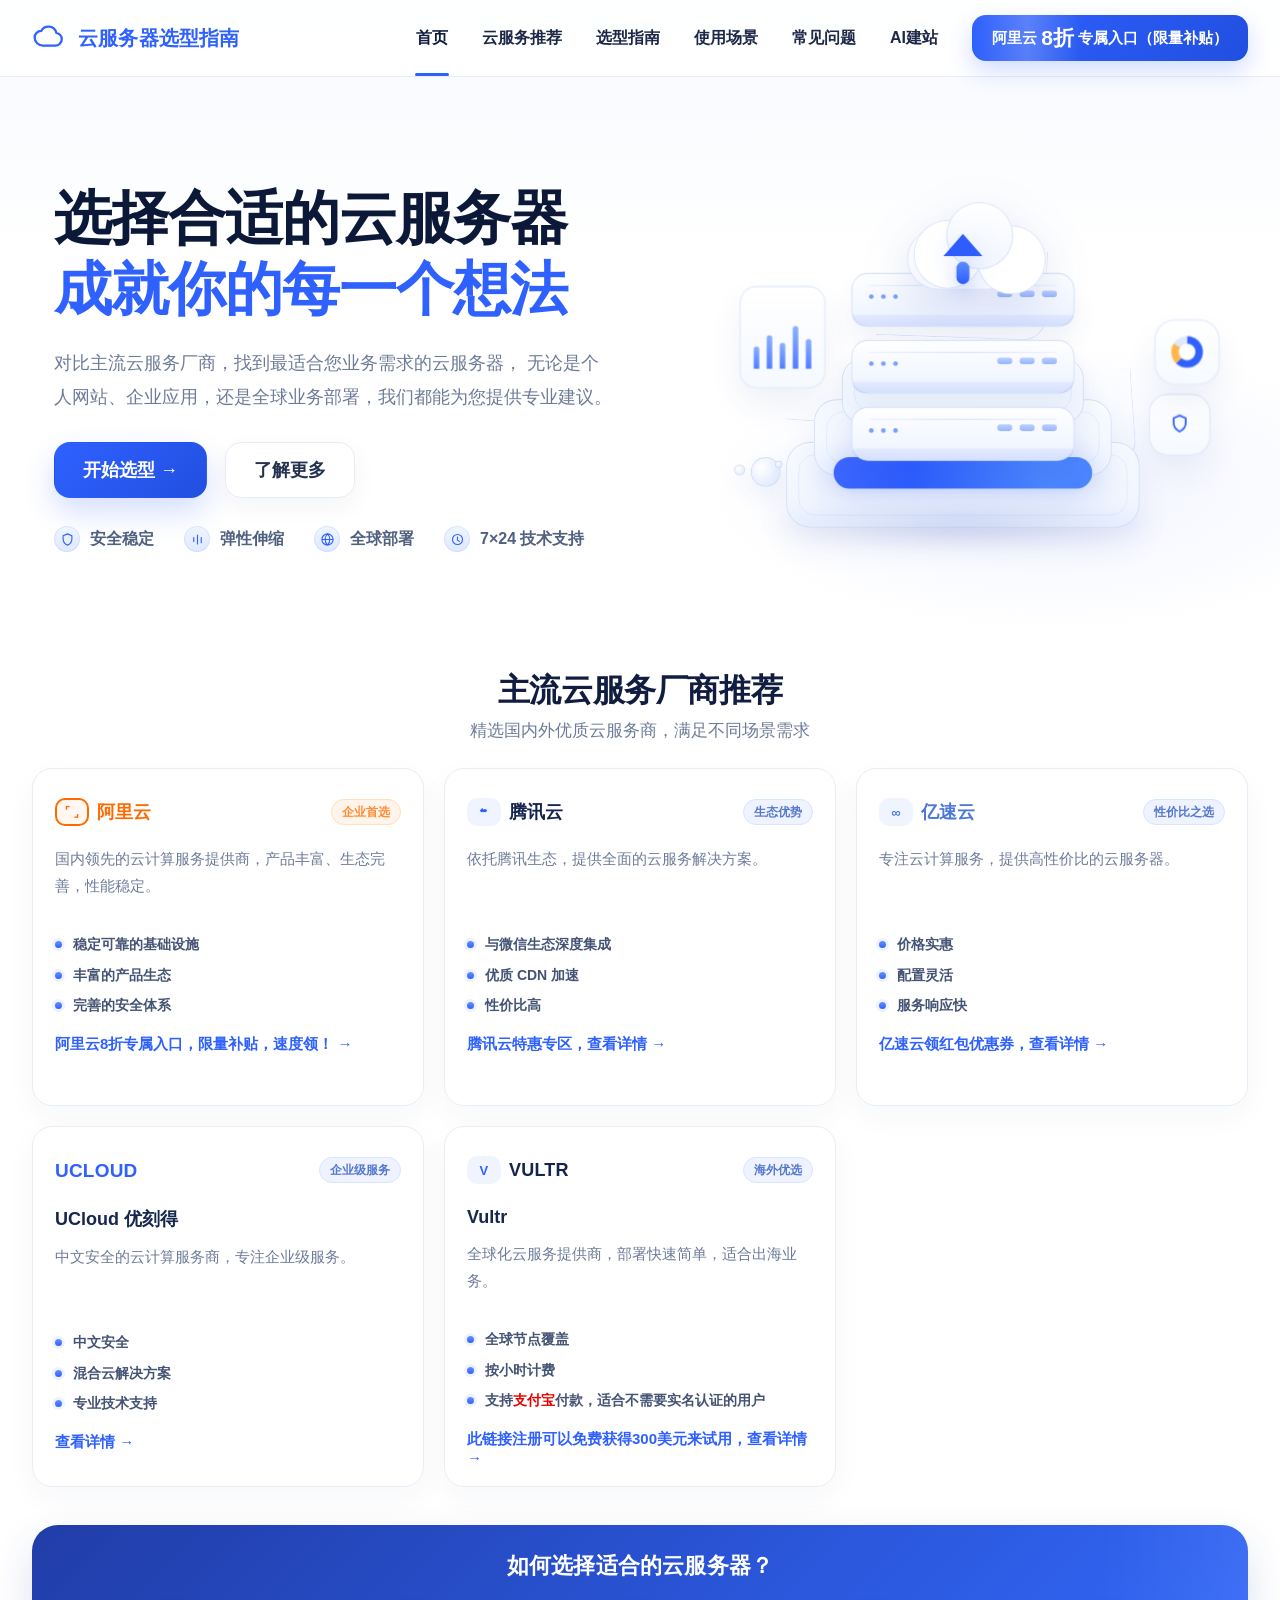
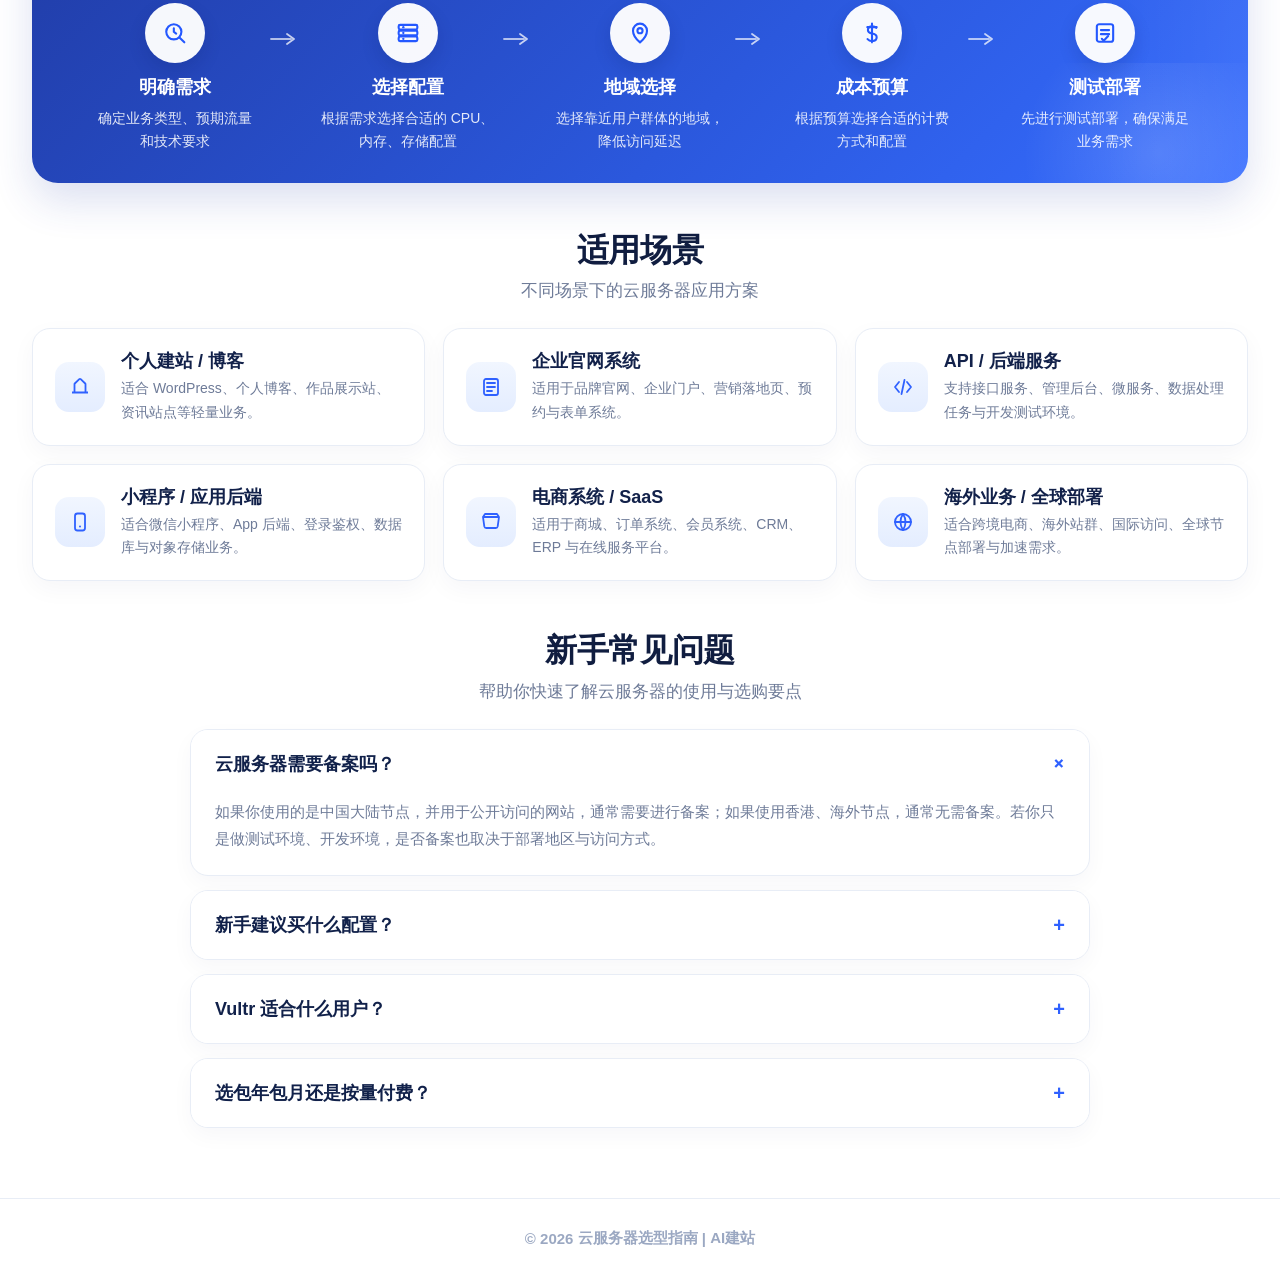
==== commit 505ea1ac: "Update index.html" ====
--- a/index.html
+++ b/index.html
@@ -935,23 +935,98 @@
       .scene-grid{grid-template-columns:1fr 1fr}
     }
 
+    
     @media (max-width: 680px){
-      .container{width:calc(100% - 24px)}
-      .brand{font-size:17px}
-      .consult-btn{min-width:auto;padding:0 16px;height:42px;font-size:14px}
-      .hero-copy h1{font-size:36px}
-      .hero-copy p{font-size:15px}
-      .btn{height:48px;padding:0 18px;font-size:16px}
-      .hero-features{gap:14px 18px;font-size:14px}
-      .hero-visual{height:330px}
-      .visual-stage{transform:scale(.62)}
-      .section-head h2{font-size:26px}
-      .cards{grid-template-columns:1fr}
-      .scene-grid{grid-template-columns:1fr}
-      .process-inner{padding:22px 18px}
-      .faq-q{font-size:16px;padding:18px}
-      .faq-a{padding:0 18px 18px}
-    }
+  /* 全局强制无横向滚动兜底 */
+  html,body {
+    overflow-x: hidden !important;
+  }
+  .container{width:calc(100% - 16px)}
+  /* 头部修复 */
+  .site-header .header-inner {
+    height: auto !important;
+    padding: 12px 0;
+    flex-wrap: wrap !important;
+    row-gap: 12px;
+  }
+  .brand {
+    font-size: clamp(16px, 4vw, 17px);
+    white-space: normal !important;
+    flex: 1 1 100%;
+  }
+  .nav {
+    width: 100%;
+    justify-content: flex-end;
+  }
+  .site-header {
+    padding-top: env(safe-area-inset-top, 0px);
+  }
+
+  /* Hero 流式自适应，不缩放盒子，真实缩小尺寸 */
+  .hero-wrap {
+    overflow: visible;
+  }
+  .hero {
+    grid-template-columns: 1fr;
+    padding: 16px 0 30px;
+    gap: 40px;
+    min-height: auto;
+  }
+  .hero-copy {
+    padding: 0;
+    text-align: center;
+    max-width: 100%;
+  }
+  /* 标题动态自适应字号，屏幕多宽字自动适配，不会超宽 */
+  .hero-copy h1 {
+    font-size: clamp(24px, 8vw, 32px) !important;
+    line-height: 1.35;
+    word-break: normal;
+  }
+  .hero-copy p {
+    font-size: 14px;
+    max-width: 100%;
+  }
+  .hero-actions {
+    justify-content: center;
+    flex-wrap: wrap;
+  }
+  .btn {
+    height: 48px;
+    padding: 0 22px;
+    font-size: 16px;
+  }
+  .hero-features {
+    justify-content: center;
+    gap: 20px;
+  }
+  /* 插画容器整体缩小，真实宽度变小，同步居中 */
+  .hero-visual {
+    height: auto;
+    width: 100%;
+    display: flex;
+    justify-content: center;
+  }
+  .visual-stage {
+    transform: scale(0.72) translateX(0);
+    width: auto;
+  }
+
+  /* 原有保留样式 */
+  .consult-btn{min-width:auto;padding:0 16px;height:42px;font-size:14px}
+  .section-head h2{font-size:26px}
+  .cards{grid-template-columns:1fr}
+  .scene-grid{grid-template-columns:1fr}
+  .process-inner{padding:22px 18px}
+  .faq-q{font-size:16px;padding:18px}
+  .faq-a{padding:0 18px 18px}
+}
+
+
+
+
+
+
   </style>
 </head>
 <body>
@@ -972,6 +1047,8 @@
           <a href="#guide">选型指南</a>
           <a href="#scenes">使用场景</a>
           <a href="#faq">常见问题</a>
+          <a href="https://wanwang.aliyun.com/website/xiaozhi?source=5176.29345612&userCode=xbifxhv7" target="_blank">AI建站</a>
+         
         </div>
     
     <style>
@@ -1441,7 +1518,7 @@
 
   <footer class="site-footer">
     <div class="container footer-inner">
-      © 2026 云服务器选型指南
+      © 2026 <a href="https://kubk.net/" target="_blank">&nbsp;云服务器选型指南&nbsp;</a> |&nbsp; <a href="https://wanwang.aliyun.com/website/xiaozhi?source=5176.29345612&userCode=xbifxhv7" target="_blank">AI建站</a>
     </div>
   </footer>
 
@@ -1454,4 +1531,4 @@
     });
   </script>
 </body>
-</html>+</html>
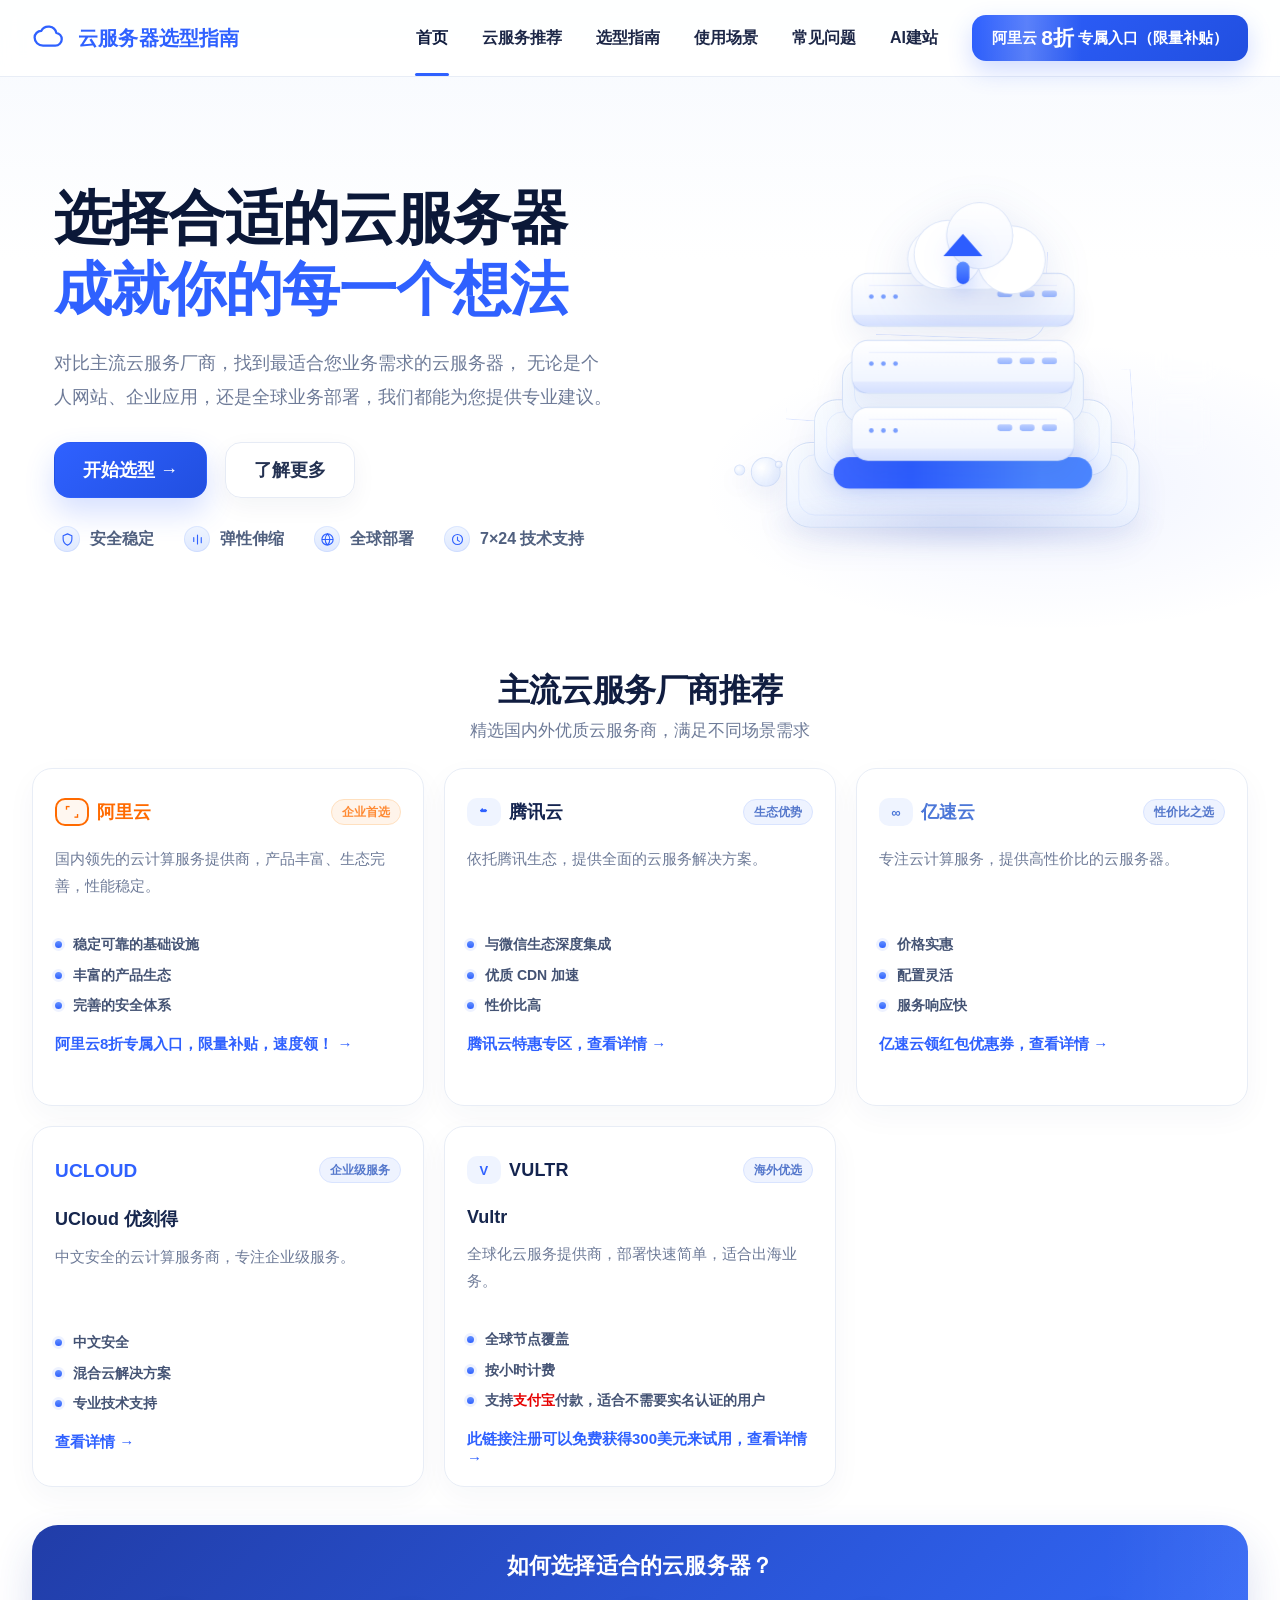
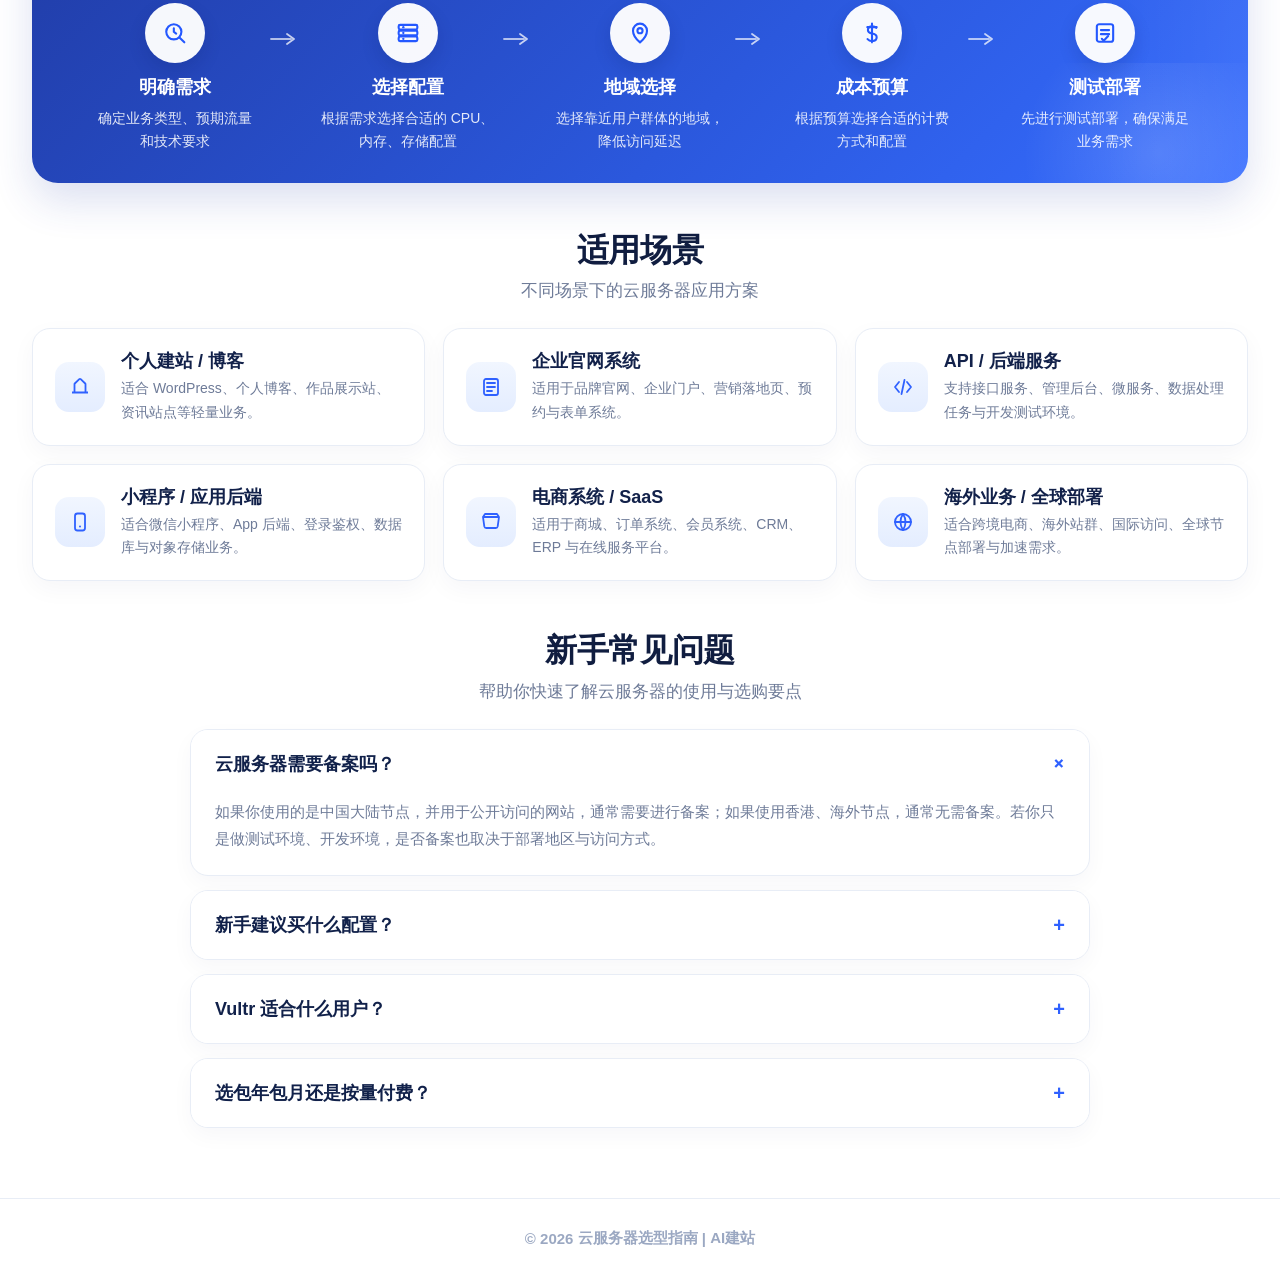
==== commit d5df2747: "Update index.html" ====
--- a/index.html
+++ b/index.html
@@ -1033,7 +1033,7 @@
 
   <header class="site-header">
     <div class="container header-inner">
-      <a class="brand" href="#">
+      <a class="brand" href="/">
         <svg viewBox="0 0 48 48" fill="none" aria-hidden="true">
           <path d="M15.6 34.7h17.2c5.1 0 9.2-4 9.2-9 0-4.4-3.3-8.1-7.6-8.9A11.5 11.5 0 0 0 13 14a9.4 9.4 0 0 0-9.3 9.4c0 6.2 5.2 11.3 11.9 11.3Z" stroke="currentColor" stroke-width="3.2" stroke-linecap="round" stroke-linejoin="round"/>
         </svg>
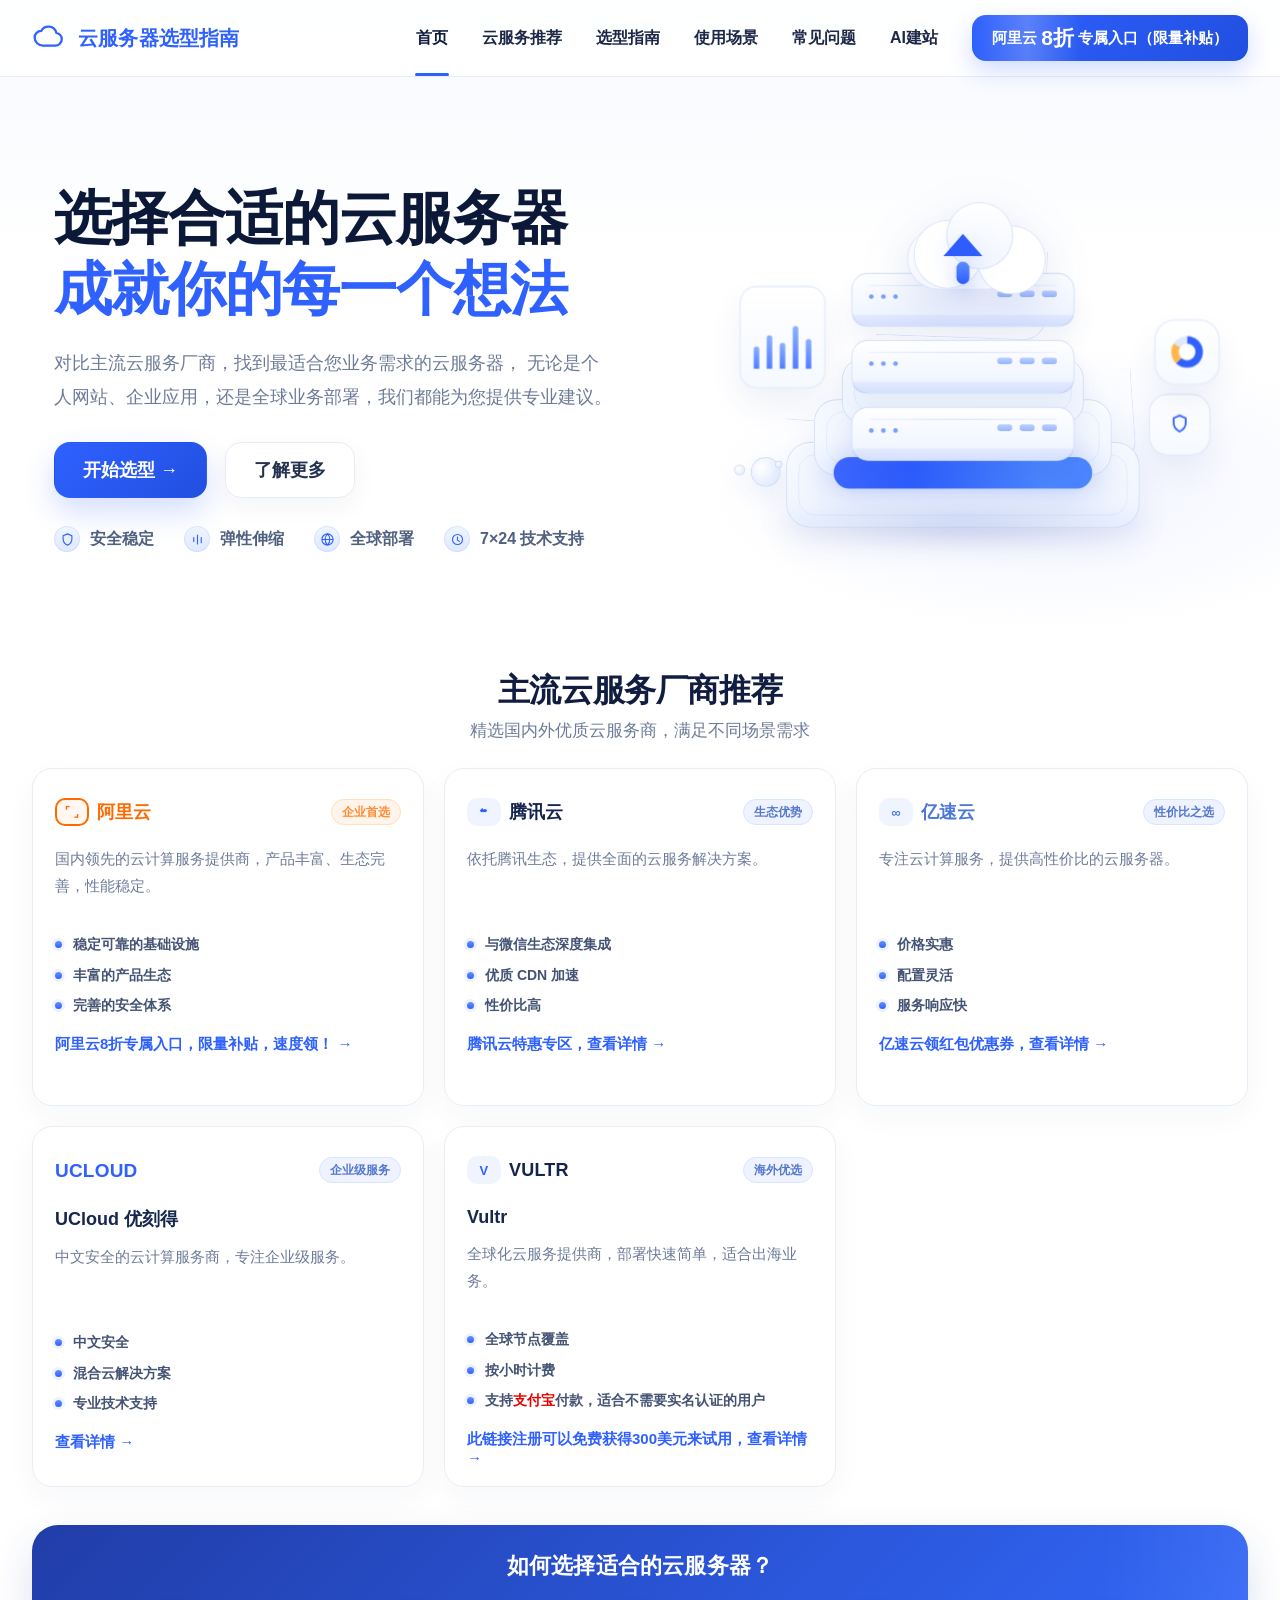
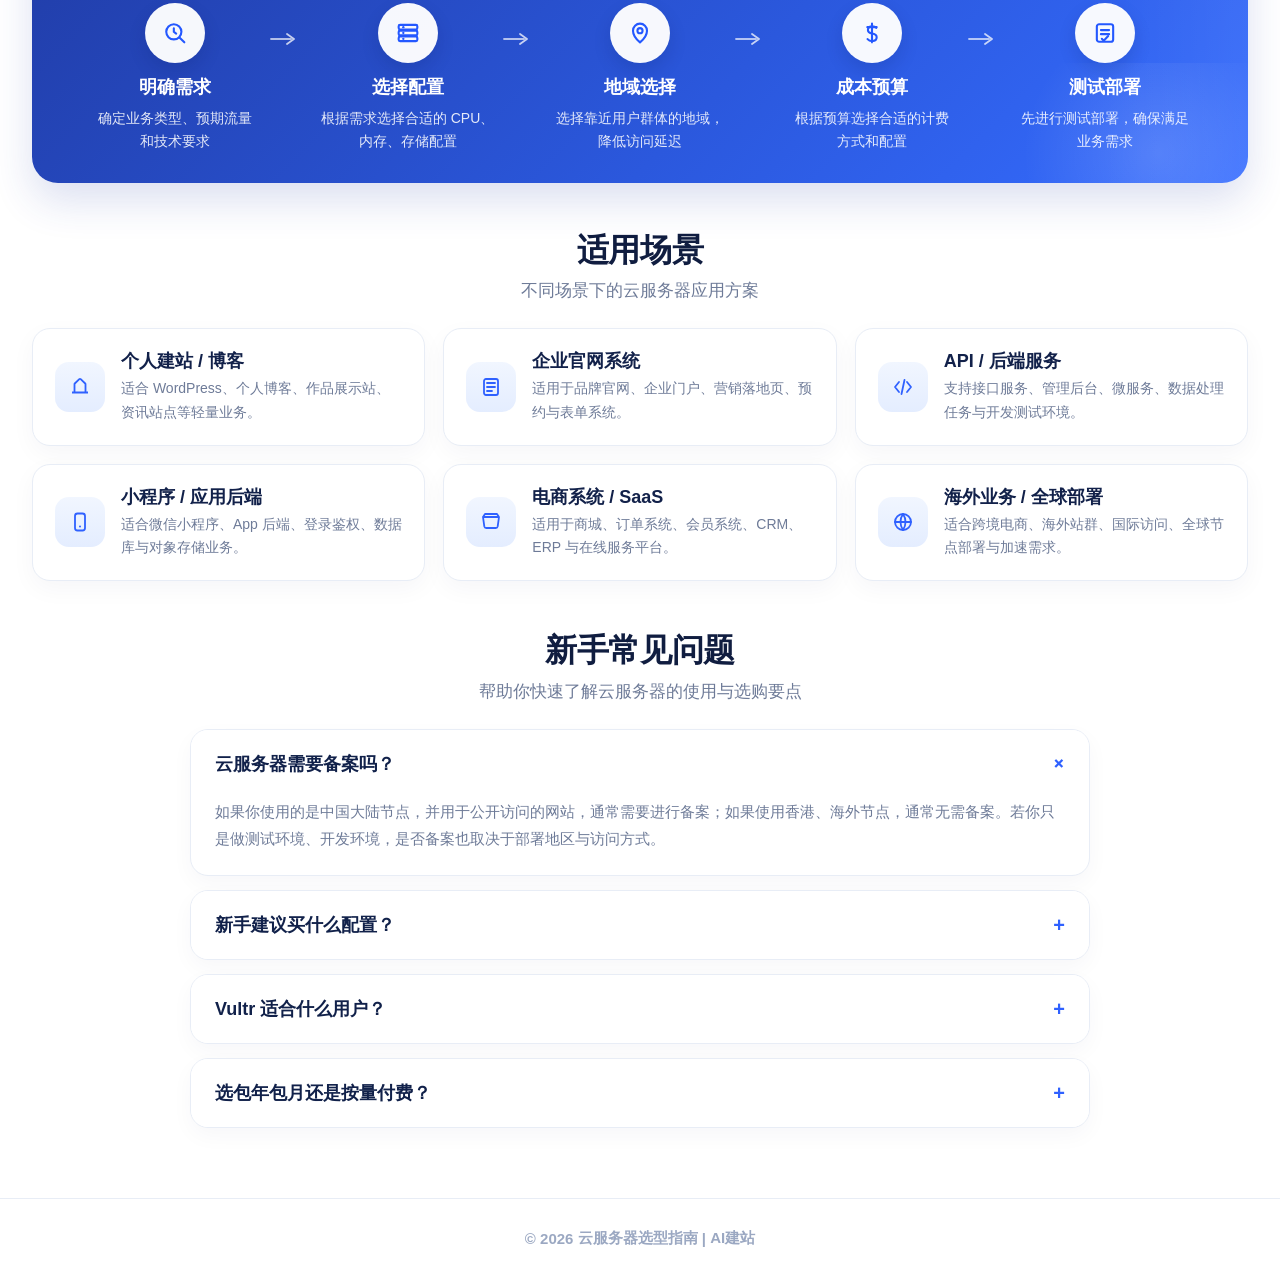
==== commit 687d24ff: "Update index.html" ====
--- a/index.html
+++ b/index.html
@@ -1042,7 +1042,7 @@
 
       <nav class="nav">
         <div class="nav-links">
-          <a href="#" class="active">首页</a>
+          <a href="/" class="active">首页</a>
           <a href="#vendors">云服务推荐</a>
           <a href="#guide">选型指南</a>
           <a href="#scenes">使用场景</a>
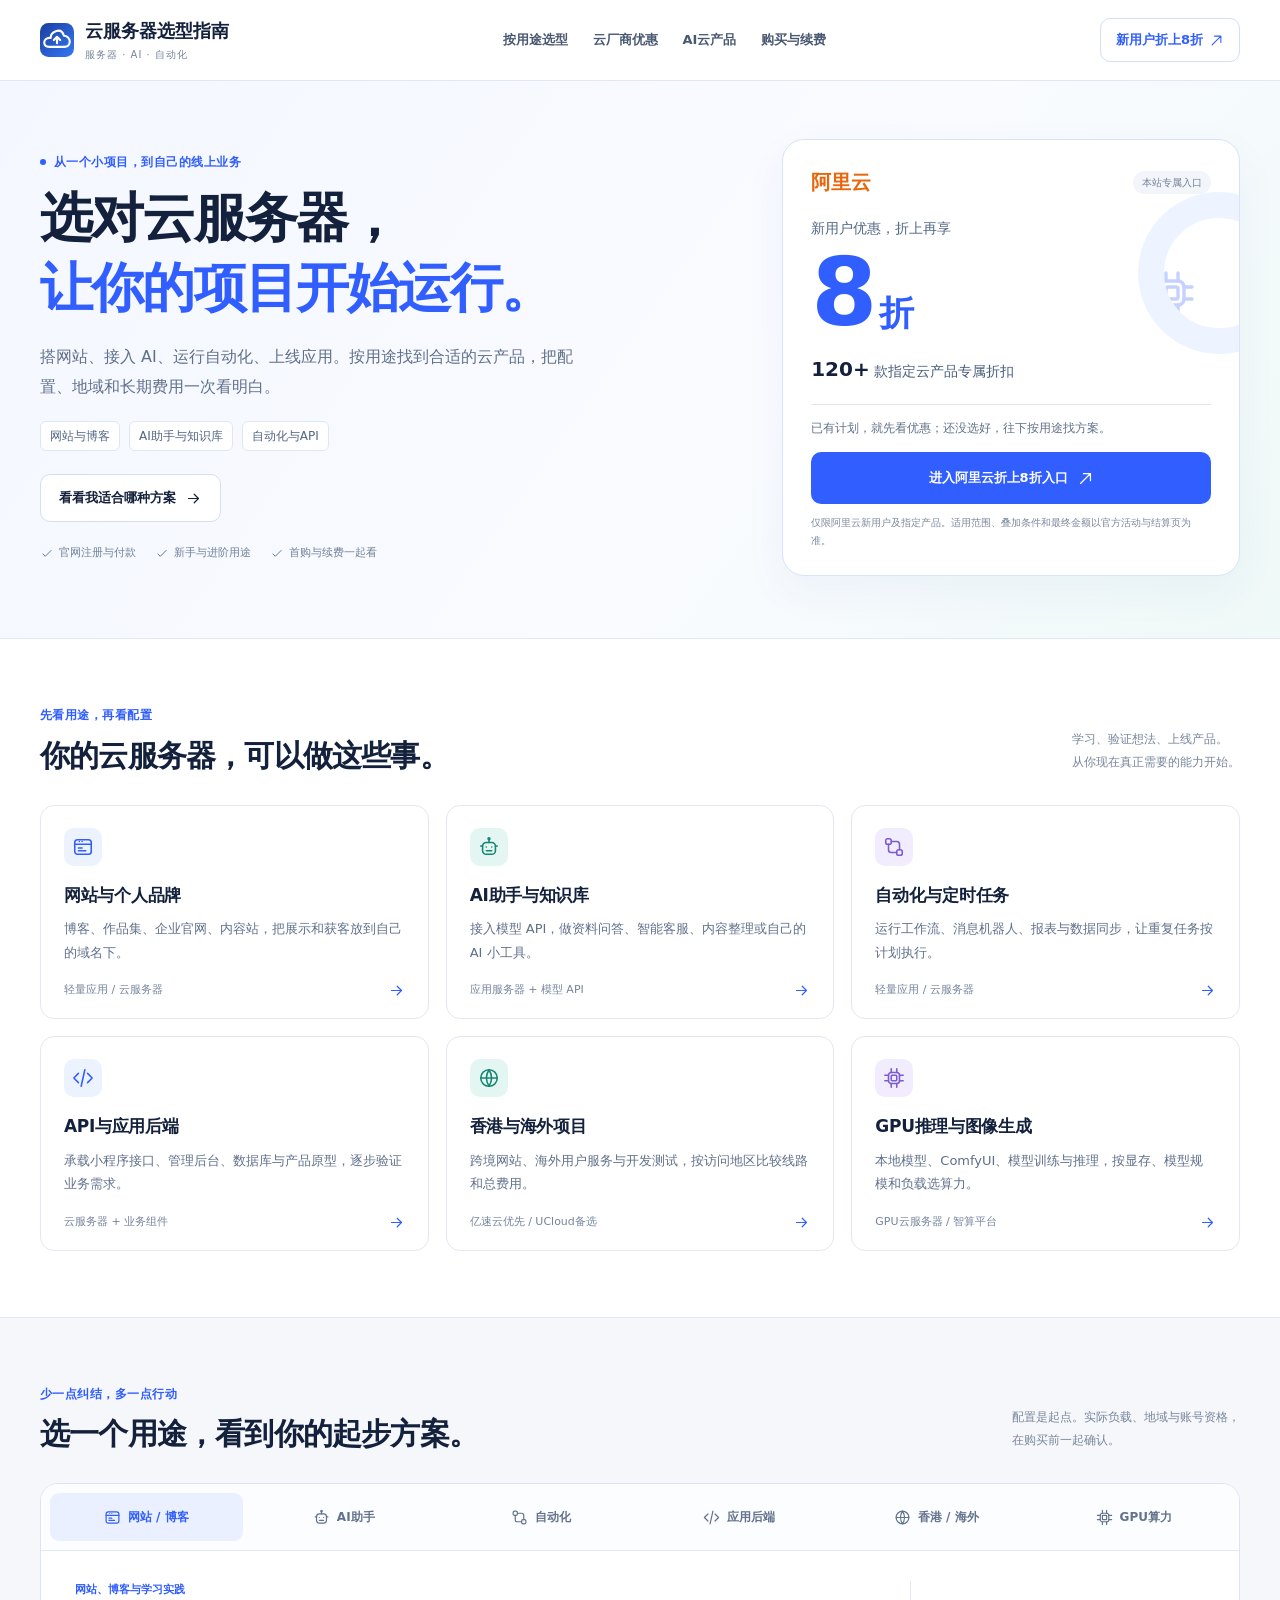
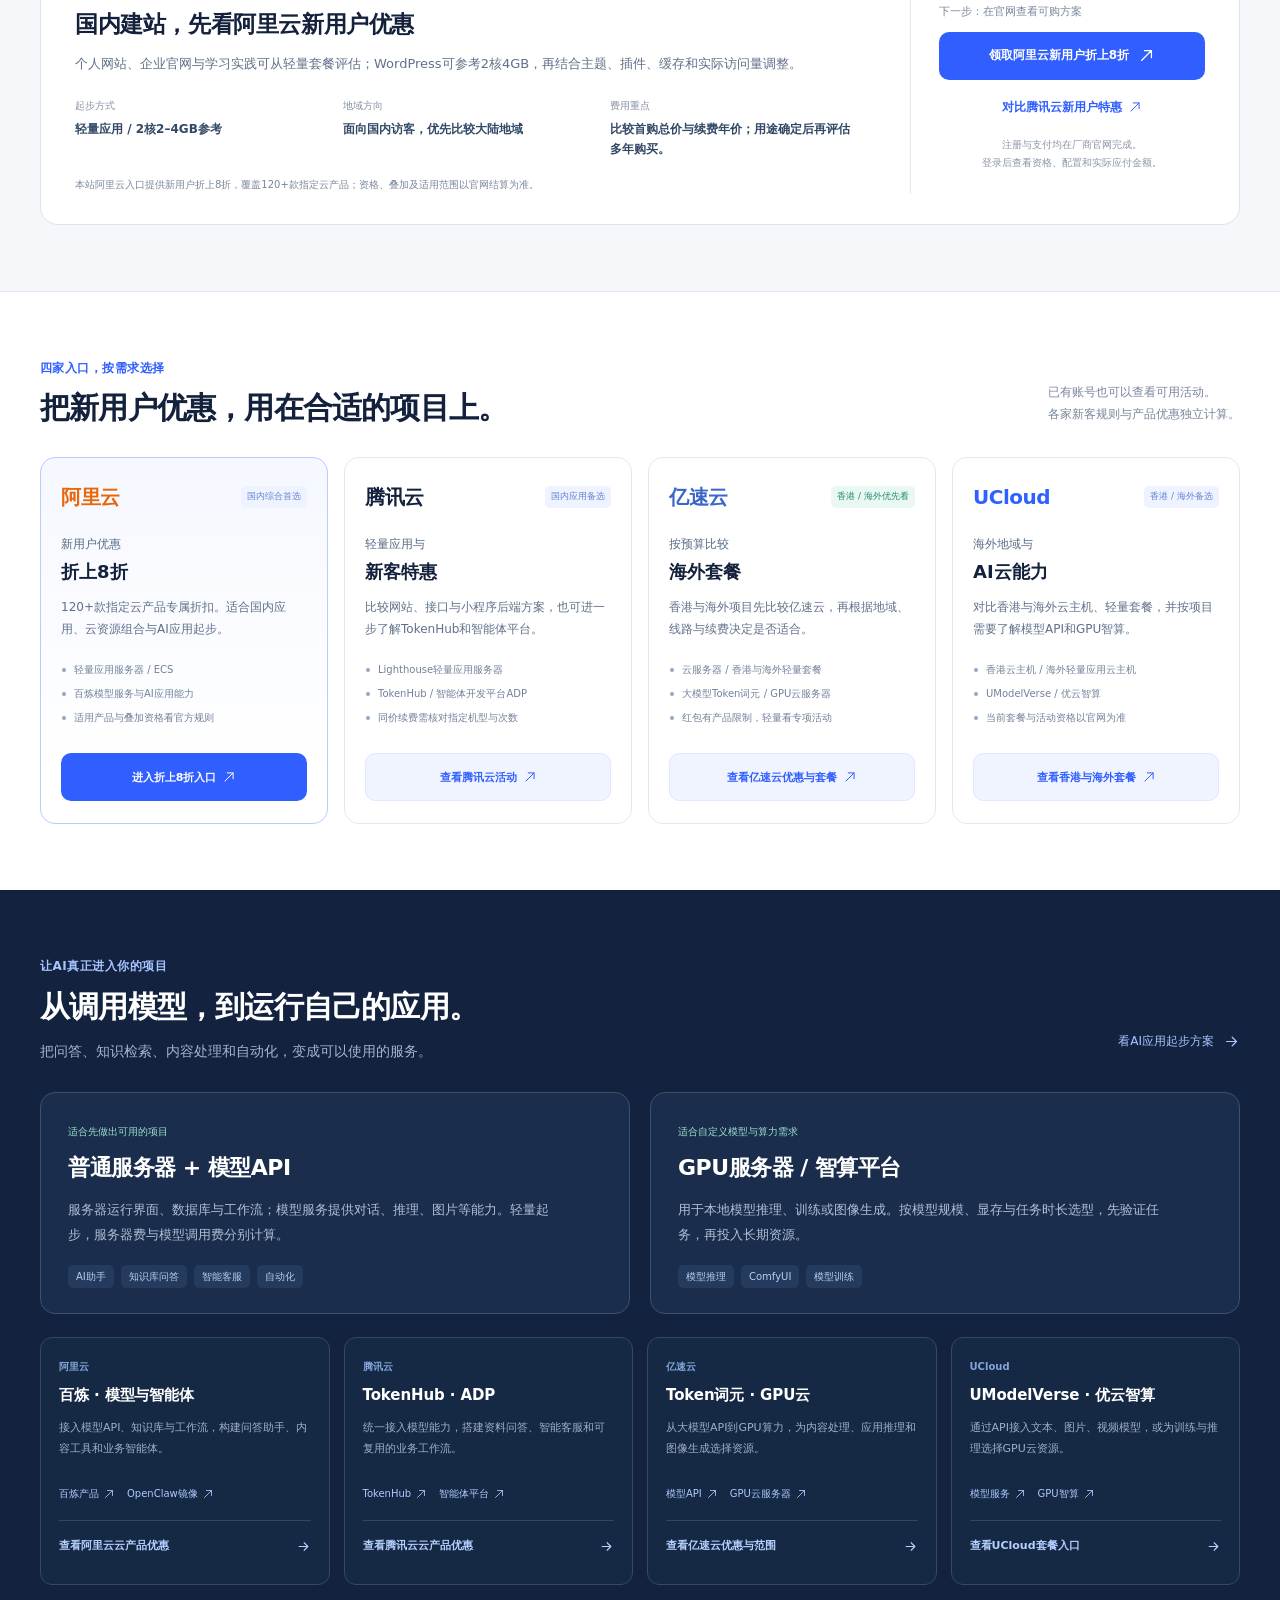
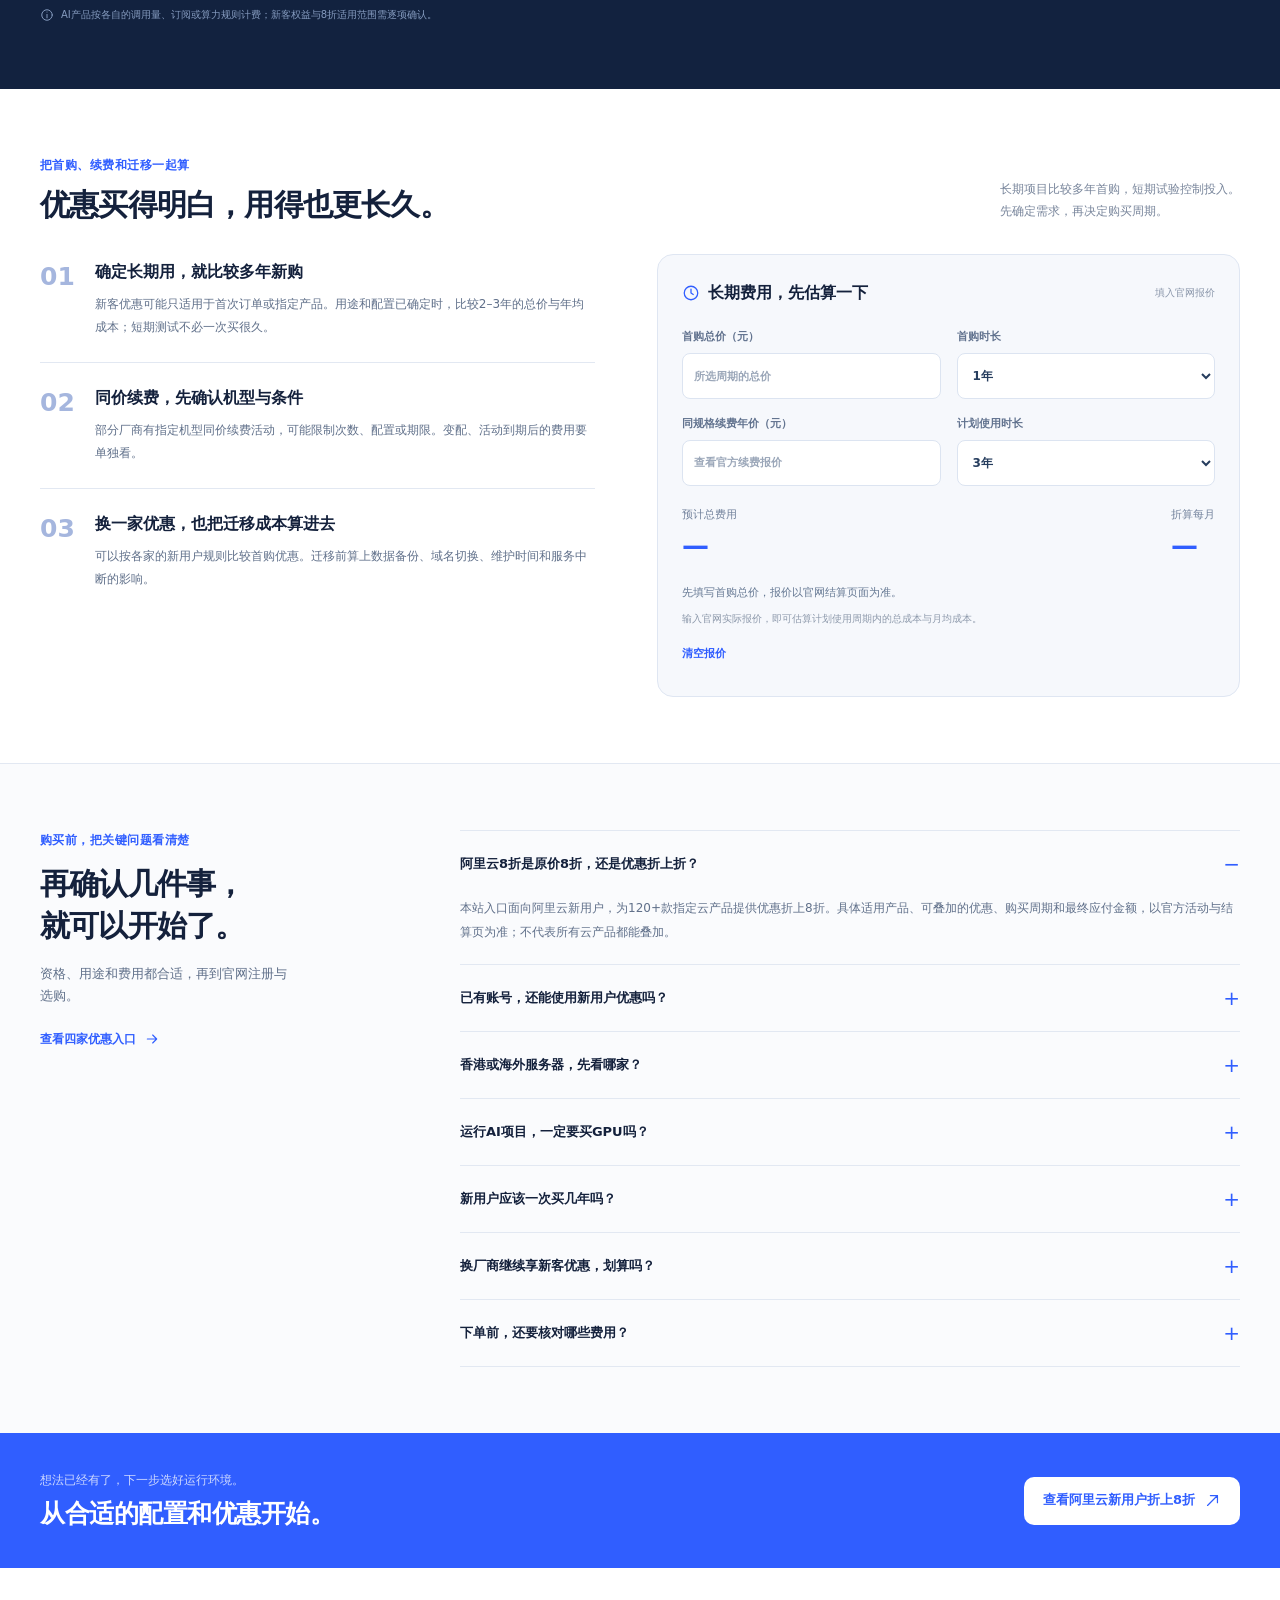
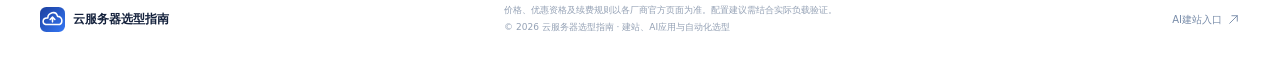
==== commit 3410840d: "Add files via upload" ====
--- a/index.html
+++ b/index.html
@@ -1,1534 +1,169 @@
-<!DOCTYPE html>
-<html lang="zh-CN">
-<head>
-  <meta charset="UTF-8" />
-  <meta name="viewport" content="width=device-width, initial-scale=1.0" />
-  <title>云服务器选型指南</title>
-  <style>
-    :root{
-      --primary:#2f61ff;
-      --primary-dark:#214fe0;
-      --primary-light:#5f8fff;
-      --text:#0f1b3d;
-      --text-2:#1a2950;
-      --muted:#6e7b98;
-      --muted-2:#8c97b2;
-      --border:#e8edf6;
-      --bg:#f7f9fd;
-      --bg-soft:#f4f7fc;
-      --white:#ffffff;
-      --shadow:0 10px 30px rgba(29, 55, 130, .08);
-      --shadow-strong:0 18px 44px rgba(30, 60, 150, .14);
-      --radius:18px;
-      --container:1320px;
-    }
-
-    *{box-sizing:border-box}
-    html{scroll-behavior:smooth}
-    body{
-      margin:0;
-      font-family:-apple-system,BlinkMacSystemFont,"Segoe UI","PingFang SC","Hiragino Sans GB","Microsoft YaHei",sans-serif;
-      color:var(--text);
-      background:linear-gradient(180deg,#f6f9fe 0%, #ffffff 260px);
-    }
-
-    a{text-decoration:none;color:inherit}
-    img{max-width:100%;display:block}
-
-    .container{
-      width:min(var(--container), calc(100% - 64px));
-      margin:0 auto;
-    }
-
-    /* ===== Header ===== */
-    .site-header{
-      position:sticky;
-      top:0;
-      z-index:100;
-      background:rgba(255,255,255,.88);
-      backdrop-filter:blur(10px);
-      border-bottom:1px solid rgba(230,236,246,.9);
-    }
-    .header-inner{
-      height:76px;
-      display:flex;
-      align-items:center;
-      justify-content:space-between;
-      gap:20px;
-    }
-
-    .brand{
-      display:flex;
-      align-items:center;
-      gap:12px;
-      font-weight:800;
-      font-size:20px;
-      color:var(--primary);
-      letter-spacing:.2px;
-      white-space:nowrap;
-    }
-    .brand svg{
-      width:34px;height:34px;
-      flex:0 0 auto;
-    }
-
-    .nav{
-      display:flex;
-      align-items:center;
-      gap:8px;
-    }
-    .nav-links{
-      display:flex;
-      align-items:center;
-      gap:18px;
-      margin-right:18px;
-    }
-    .nav-links a{
-      position:relative;
-      display:inline-flex;
-      align-items:center;
-      height:76px;
-      padding:0 8px;
-      color:#1d2747;
-      font-size:16px;
-      font-weight:600;
-    }
-    .nav-links a.active{
-      color:#0f1b3d;
-    }
-    .nav-links a.active::after{
-      content:"";
-      position:absolute;
-      left:50%;
-      bottom:0;
-      transform:translateX(-50%);
-      width:34px;
-      height:3px;
-      border-radius:99px;
-      background:var(--primary);
-    }
-    .consult-btn{
-      display:inline-flex;
-      align-items:center;
-      justify-content:center;
-      min-width:124px;
-      height:46px;
-      padding:0 20px;
-      border-radius:14px;
-      background:linear-gradient(135deg,var(--primary),var(--primary-dark));
-      color:#fff;
-      font-size:15px;
-      font-weight:700;
-      box-shadow:0 10px 24px rgba(47,97,255,.22);
-      transition:.22s ease;
-    }
-    .consult-btn:hover{
-      transform:translateY(-1px);
-      box-shadow:0 14px 28px rgba(47,97,255,.28);
-    }
-    a:hover{
-      color:#ff8a00;
-    }
-    .highlight-red{
-      color:#e60000;
-    }
-
-    /* ===== Hero ===== */
-    .hero-wrap{
-      position:relative;
-      overflow:hidden;
-    }
-    .hero-wrap::before{
-      content:"";
-      position:absolute;
-      inset:auto -10% 0 auto;
-      width:720px;
-      height:300px;
-      background:
-        radial-gradient(ellipse at center, rgba(93, 130, 255, .09) 0%, rgba(93,130,255,0) 68%);
-      pointer-events:none;
-    }
-    .hero{
-      min-height:560px;
-      display:grid;
-      grid-template-columns: 1.03fr .97fr;
-      align-items:center;
-      gap:34px;
-      padding:42px 0 28px;
-    }
-
-    .hero-copy{
-      padding:20px 0 10px 22px;
-    }
-    .hero-copy h1{
-      margin:0;
-      font-size:68px;
-      line-height:1.12;
-      font-weight:900;
-      letter-spacing:-1px;
-      color:#0b1838;
-    }
-    .hero-copy h1 .highlight{
-      display:block;
-      margin-top:6px;
-      color:var(--primary);
-    }
-    .hero-copy p{
-      max-width:680px;
-      margin:24px 0 0;
-      font-size:18px;
-      line-height:1.9;
-      color:var(--muted);
-      font-weight:500;
-    }
-
-    .hero-actions{
-      display:flex;
-      gap:18px;
-      margin-top:28px;
-    }
-    .btn{
-      display:inline-flex;
-      align-items:center;
-      justify-content:center;
-      height:56px;
-      padding:0 28px;
-      border-radius:16px;
-      font-size:18px;
-      font-weight:700;
-      transition:.2s ease;
-      border:1px solid transparent;
-      cursor:pointer;
-    }
-    .btn-primary{
-      background:linear-gradient(135deg,var(--primary),var(--primary-dark));
-      color:#fff;
-      box-shadow:0 14px 30px rgba(47,97,255,.2);
-    }
-    .btn-primary:hover{
-      transform:translateY(-1px);
-      box-shadow:0 18px 34px rgba(47,97,255,.25);
-    }
-    .btn-secondary{
-      color:#243252;
-      background:rgba(255,255,255,.92);
-      border-color:#e6ebf5;
-      box-shadow:0 8px 24px rgba(22,34,77,.05);
-    }
-    .btn-secondary:hover{
-      border-color:#cfd8eb;
-      background:#fff;
-    }
-
-    .hero-features{
-      display:flex;
-      align-items:center;
-      flex-wrap:wrap;
-      gap:30px;
-      margin-top:28px;
-      color:#50607f;
-      font-size:16px;
-      font-weight:600;
-    }
-    .hero-feature{
-      display:flex;
-      align-items:center;
-      gap:10px;
-      white-space:nowrap;
-    }
-    .hero-feature .icon{
-      width:26px;height:26px;
-      border-radius:50%;
-      display:grid;
-      place-items:center;
-      background:linear-gradient(180deg,#eff5ff,#dfe9ff);
-      box-shadow:inset 0 0 0 1px rgba(47,97,255,.1);
-      color:var(--primary);
-      flex:0 0 auto;
-    }
-    .hero-feature .icon svg{
-      width:15px;height:15px;
-    }
-
-    /* ===== Right Illustration ===== */
-    .hero-visual{
-      position:relative;
-      height:480px;
-      display:flex;
-      align-items:center;
-      justify-content:center;
-    }
-
-    .visual-stage{
-      position:relative;
-      width:600px;
-      height:420px;
-      transform:translateX(12px);
-    }
-
-    .base-shadow{
-      position:absolute;
-      left:50%;
-      bottom:10px;
-      transform:translateX(-50%);
-      width:430px;
-      height:56px;
-      background:radial-gradient(ellipse at center, rgba(77,104,198,.22) 0%, rgba(77,104,198,.05) 55%, rgba(77,104,198,0) 72%);
-      filter:blur(8px);
-    }
-
-    .plate{
-      position:absolute;
-      left:50%;
-      transform:translateX(-50%);
-      width:380px;
-      border-radius:26px;
-      background:linear-gradient(180deg,#fafdff 0%, #eef4ff 100%);
-      border:1px solid rgba(210,223,247,.9);
-      box-shadow:
-        0 18px 36px rgba(35,70,170,.08),
-        inset 0 1px 0 rgba(255,255,255,.85);
-    }
-    .plate::before{
-      content:"";
-      position:absolute;
-      inset:12px;
-      border-radius:18px;
-      border:1px solid rgba(148,179,255,.18);
-      pointer-events:none;
-    }
-    .plate-bottom{
-      bottom:34px;
-      height:92px;
-      background:
-        linear-gradient(180deg,#f9fcff 0%, #edf3ff 100%);
-    }
-    .plate-middle{
-      bottom:90px;
-      width:320px;
-      height:82px;
-      border-radius:24px;
-    }
-    .plate-top{
-      bottom:146px;
-      width:260px;
-      height:70px;
-      border-radius:22px;
-    }
-
-    .server-stack{
-      position:absolute;
-      left:50%;
-      bottom:106px;
-      transform:translateX(-50%);
-      width:240px;
-      z-index:4;
-    }
-    .server{
-      position:relative;
-      height:58px;
-      border-radius:18px;
-      margin-bottom:14px;
-      background:
-        linear-gradient(180deg,#ffffff 0%, #f6f9ff 46%, #ecf2ff 100%);
-      border:1px solid rgba(210,223,247,.95);
-      box-shadow:
-        0 18px 30px rgba(43,73,162,.07),
-        inset 0 1px 0 rgba(255,255,255,.9);
-    }
-    .server:last-child{margin-bottom:0}
-    .server::before{
-      content:"";
-      position:absolute;
-      left:18px;
-      right:18px;
-      top:12px;
-      height:1px;
-      background:linear-gradient(90deg,rgba(47,97,255,.08),rgba(47,97,255,.2),rgba(47,97,255,.08));
-    }
-    .server::after{
-      content:"";
-      position:absolute;
-      left:0;right:0;bottom:0;
-      height:12px;
-      border-radius:0 0 18px 18px;
-      background:linear-gradient(180deg, rgba(80,120,255,.08), rgba(47,97,255,.12));
-    }
-    .server .dots{
-      position:absolute;
-      left:18px;
-      top:22px;
-      display:flex;
-      gap:8px;
-    }
-    .server .dots span{
-      width:5px;height:5px;border-radius:50%;
-      background:#5b88ff;
-      opacity:.8;
-    }
-    .server .ports{
-      position:absolute;
-      right:18px;
-      top:18px;
-      display:flex;
-      gap:8px;
-      align-items:center;
-    }
-    .server .ports i{
-      display:block;
-      width:16px;
-      height:7px;
-      border-radius:3px;
-      background:linear-gradient(180deg,#a7bfff,#7aa0ff);
-      opacity:.75;
-    }
-
-    .hero-glow{
-      position:absolute;
-      left:50%;
-      bottom:76px;
-      transform:translateX(-50%);
-      width:278px;
-      height:34px;
-      border-radius:999px;
-      background:linear-gradient(90deg,#3d67ff,#2d5dff 30%, #4b85ff 80%);
-      box-shadow:0 0 30px rgba(47,97,255,.28);
-      z-index:2;
-    }
-
-    .cloud{
-      position:absolute;
-      left:50%;
-      transform:translateX(-50%);
-      top:28px;
-      width:180px;
-      height:110px;
-      z-index:6;
-      filter:drop-shadow(0 16px 26px rgba(40,75,180,.16));
-    }
-    .cloud-shape{
-      position:absolute;
-      inset:0;
-    }
-    .cloud-shape::before,
-    .cloud-shape::after{
-      content:"";
-      position:absolute;
-      background:linear-gradient(180deg,#ffffff 0%,#f2f6ff 100%);
-      border:1px solid rgba(219,228,248,.95);
-      box-shadow:inset 0 1px 0 rgba(255,255,255,.95);
-    }
-    .cloud-shape::before{
-      width:118px;height:64px;
-      left:30px; top:36px;
-      border-radius:36px;
-    }
-    .cloud-shape::after{
-      width:70px;height:70px;
-      left:72px; top:8px;
-      border-radius:50%;
-      box-shadow:
-        inset 0 1px 0 rgba(255,255,255,.95),
-        -34px 20px 0 0 #fff,
-        -34px 20px 0 1px rgba(219,228,248,.95),
-        34px 26px 0 0 #fff,
-        34px 26px 0 1px rgba(219,228,248,.95);
-    }
-
-    .upload-arrow{
-      position:absolute;
-      left:50%;
-      top:42px;
-      transform:translateX(-50%);
-      width:42px;
-      height:54px;
-      z-index:7;
-    }
-    .upload-arrow::before{
-      content:"";
-      position:absolute;
-      left:14px; right:14px; bottom:0;
-      height:24px;
-      border-radius:8px;
-      background:linear-gradient(180deg,#5f90ff,#2d5dff);
-      box-shadow:0 8px 18px rgba(47,97,255,.26);
-    }
-    .upload-arrow::after{
-      content:"";
-      position:absolute;
-      left:0; right:0; top:0;
-      margin:auto;
-      width:0;height:0;
-      border-left:21px solid transparent;
-      border-right:21px solid transparent;
-      border-bottom:24px solid #2d5dff;
-      filter:drop-shadow(0 6px 14px rgba(47,97,255,.18));
-    }
-
-    .floating-card{
-      position:absolute;
-      background:linear-gradient(180deg,rgba(255,255,255,.86),rgba(245,249,255,.9));
-      border:1px solid rgba(216,227,248,.94);
-      box-shadow:0 18px 36px rgba(38,66,155,.08);
-      backdrop-filter:blur(8px);
-      z-index:1;
-    }
-    .floating-card.chart{
-      width:92px;height:110px;
-      left:60px; top:126px;
-      border-radius:18px;
-      padding:16px 14px;
-    }
-    .floating-card.chart .bars{
-      display:flex;align-items:flex-end;gap:8px;height:54px;margin-top:18px;
-    }
-    .floating-card.chart .bars span{
-      display:block;width:10px;border-radius:999px 999px 3px 3px;
-      background:linear-gradient(180deg,#8fb0ff,#4e7cff);
-    }
-    .floating-card.chart .bars span:nth-child(1){height:24px}
-    .floating-card.chart .bars span:nth-child(2){height:36px}
-    .floating-card.chart .bars span:nth-child(3){height:28px}
-    .floating-card.chart .bars span:nth-child(4){height:46px}
-    .floating-card.chart .bars span:nth-child(5){height:32px}
-
-    .floating-card.shield{
-      width:66px;height:66px;
-      right:34px; bottom:112px;
-      border-radius:20px;
-      display:grid;place-items:center;
-    }
-    .floating-card.shield svg{
-      width:26px;height:26px;color:var(--primary);
-    }
-
-    .floating-card.ring{
-      width:70px;height:70px;
-      right:24px; top:162px;
-      border-radius:22px;
-      display:grid;place-items:center;
-    }
-    .floating-card.ring .pie{
-      width:34px;height:34px;border-radius:50%;
-      background:conic-gradient(#2f61ff 0 62%, #ffb64d 62% 84%, #dfe7fb 84% 100%);
-      position:relative;
-    }
-    .floating-card.ring .pie::after{
-      content:"";
-      position:absolute; inset:8px;
-      border-radius:50%;
-      background:#fff;
-    }
-
-    .orb{
-      position:absolute;
-      border-radius:50%;
-      background:radial-gradient(circle at 35% 35%, rgba(255,255,255,.95), rgba(232,240,255,.9) 55%, rgba(213,226,255,.8));
-      border:1px solid rgba(212,224,248,.92);
-      box-shadow:0 12px 24px rgba(50,80,170,.08);
-    }
-    .orb.orb-a{left:72px; bottom:78px; width:32px; height:32px;}
-    .orb.orb-b{left:54px; bottom:90px; width:12px; height:12px;}
-    .orb.orb-c{left:98px; bottom:98px; width:8px; height:8px;}
-
-    .wire{
-      position:absolute;
-      border:1px solid rgba(147,177,255,.3);
-      border-top:none;
-      border-left:none;
-      border-radius:0 0 24px 0;
-      z-index:0;
-    }
-    .wire.w1{
-      width:120px;height:80px;
-      left:112px;top:194px;
-      transform:rotate(4deg);
-    }
-    .wire.w2{
-      width:140px;height:100px;
-      right:116px;top:220px;
-      transform:rotate(-4deg);
-    }
-    .wire.w3{
-      width:182px;height:96px;
-      left:208px;top:86px;
-      transform:rotate(2deg);
-    }
-
-    /* ===== section common ===== */
-    .section{
-      padding:34px 0 0;
-    }
-
-    .section-head{
-      text-align:center;
-      margin-bottom:26px;
-    }
-    .section-head h2{
-      margin:0;
-      font-size:32px;
-      line-height:1.2;
-      font-weight:900;
-      color:#101d40;
-      letter-spacing:-.4px;
-    }
-    .section-head p{
-      margin:10px 0 0;
-      font-size:17px;
-      color:var(--muted);
-      font-weight:500;
-    }
-
-    /* ===== vendor cards ===== */
-    .cards{
-      display:grid;
-      grid-template-columns:repeat(5, 1fr);
-      gap:20px;
-    }
-    .vendor-card{
-      background:rgba(255,255,255,.96);
-      border:1px solid var(--border);
-      border-radius:20px;
-      padding:22px 22px 20px;
-      box-shadow:0 10px 30px rgba(23,42,90,.04);
-      transition:.25s ease;
-      min-height:338px;
-    }
-    .vendor-card:hover{
-      transform:translateY(-4px);
-      box-shadow:var(--shadow-strong);
-      border-color:#dbe5f7;
-    }
-    .vendor-top{
-      display:flex;
-      align-items:center;
-      gap:10px;
-      min-height:42px;
-    }
-    .vendor-logo{
-      font-size:18px;
-      font-weight:900;
-      letter-spacing:.2px;
-      color:#14244f;
-      display:flex;
-      align-items:center;
-      gap:8px;
-      line-height:1;
-    }
-    .vendor-logo .mark{
-      display:inline-flex;
-      align-items:center;
-      justify-content:center;
-      min-width:34px;
-      height:28px;
-      border-radius:10px;
-      font-size:13px;
-      font-weight:900;
-    }
-
-    .mark-aliyun{color:#ff6a00;border:2px solid #ff6a00;background:#fff7f0}
-    .mark-tencent{color:#2f61ff;background:#eff4ff}
-    .mark-yisu{color:#4d78d8;background:#eff4ff}
-    .mark-ucloud{color:#2f61ff;background:#eff4ff}
-    .mark-vultr{color:#2f61ff;background:#eff4ff}
-
-    .vendor-badge{
-      margin-left:auto;
-      flex:0 0 auto;
-      padding:6px 10px;
-      border-radius:999px;
-      font-size:12px;
-      line-height:1;
-      font-weight:700;
-      color:#5578cc;
-      background:#eef3ff;
-      border:1px solid #d9e4ff;
-      white-space:nowrap;
-    }
-    .vendor-name{
-      margin-top:16px;
-      font-size:18px;
-      font-weight:800;
-      color:#16264d;
-    }
-    .vendor-desc{
-      margin-top:12px;
-      font-size:15px;
-      line-height:1.8;
-      color:var(--muted);
-      min-height:76px;
-      font-weight:500;
-    }
-    .vendor-list{
-      list-style:none;
-      padding:0;
-      margin:12px 0 0;
-    }
-    .vendor-list li{
-      position:relative;
-      padding-left:18px;
-      margin-top:8px;
-      color:#445374;
-      font-size:14px;
-      line-height:1.6;
-      font-weight:600;
-    }
-    .vendor-list li::before{
-      content:"";
-      position:absolute;
-      left:0; top:8px;
-      width:7px;height:7px;
-      border-radius:50%;
-      background:linear-gradient(180deg,#6390ff,#2f61ff);
-      box-shadow:0 0 0 3px rgba(47,97,255,.08);
-    }
-    .vendor-link{
-      display:inline-flex;
-      align-items:center;
-      gap:6px;
-      margin-top:18px;
-      color:var(--primary);
-      font-size:15px;
-      font-weight:800;
-    }
-
-    /* ===== process ===== */
-    .process-wrap{
-      margin-top:38px;
-      border-radius:26px;
-      overflow:hidden;
-      background:
-        linear-gradient(135deg,#213da8 0%, #2b58dd 58%, #356cff 100%);
-      box-shadow:0 18px 40px rgba(35,60,170,.16);
-      position:relative;
-    }
-    .process-wrap::before{
-      content:"";
-      position:absolute;
-      right:-80px;
-      bottom:-60px;
-      width:340px;
-      height:180px;
-      background:radial-gradient(circle at center, rgba(255,255,255,.15) 0%, rgba(255,255,255,0) 70%);
-      pointer-events:none;
-    }
-    .process-wrap::after{
-      content:"";
-      position:absolute;
-      inset:0;
-      background:
-        linear-gradient(90deg, transparent 0, transparent 88%, rgba(255,255,255,.06) 100%);
-      pointer-events:none;
-    }
-
-    .process-inner{
-      position:relative;
-      z-index:2;
-      padding:26px 34px 28px;
-    }
-    .process-title{
-      text-align:center;
-      font-size:22px;
-      font-weight:900;
-      color:#fff;
-      margin-bottom:22px;
-      letter-spacing:.2px;
-    }
-    .steps{
-      display:grid;
-      grid-template-columns:repeat(5,1fr);
-      gap:14px;
-      align-items:start;
-    }
-    .step{
-      position:relative;
-      text-align:center;
-      color:#fff;
-      padding:0 10px;
-    }
-    .step:not(:last-child)::after{
-      content:"";
-      position:absolute;
-      top:30px;
-      right:-12px;
-      width:26px;
-      height:12px;
-      background:
-        url("data:image/svg+xml;utf8,<svg xmlns='http://www.w3.org/2000/svg' width='26' height='12' viewBox='0 0 26 12'><path d='M1 6h20' stroke='rgba(255,255,255,0.72)' stroke-width='1.8' stroke-linecap='round'/><path d='M17 1l7 5-7 5' fill='none' stroke='rgba(255,255,255,0.82)' stroke-width='1.8' stroke-linecap='round' stroke-linejoin='round'/></svg>") center/contain no-repeat;
-      opacity:.9;
-    }
-    .step-icon{
-      width:60px;height:60px;
-      margin:0 auto 12px;
-      border-radius:50%;
-      background:rgba(255,255,255,.96);
-      display:grid;
-      place-items:center;
-      box-shadow:0 8px 18px rgba(10,20,80,.14);
-      color:#2458ff;
-    }
-    .step-icon svg{width:28px;height:28px}
-    .step h3{
-      margin:0;
-      font-size:18px;
-      font-weight:800;
-      color:#fff;
-    }
-    .step p{
-      margin:8px 0 0;
-      font-size:14px;
-      line-height:1.7;
-      color:rgba(255,255,255,.88);
-      font-weight:500;
-      min-height:48px;
-    }
-
-    /* ===== scene ===== */
-    .scene-section{
-      padding-top:48px;
-    }
-    .scene-grid{
-      display:grid;
-      grid-template-columns:repeat(3,1fr);
-      gap:18px;
-      margin-top:26px;
-    }
-    .scene-card{
-      display:flex;
-      align-items:center;
-      gap:16px;
-      padding:20px 22px;
-      border-radius:18px;
-      background:#fff;
-      border:1px solid var(--border);
-      box-shadow:0 8px 24px rgba(22,34,77,.04);
-      transition:.22s ease;
-    }
-    .scene-card:hover{
-      transform:translateY(-3px);
-      box-shadow:var(--shadow);
-    }
-    .scene-icon{
-      width:50px;height:50px;
-      border-radius:14px;
-      background:linear-gradient(180deg,#f1f6ff,#e4edff);
-      display:grid;
-      place-items:center;
-      color:var(--primary);
-      flex:0 0 auto;
-    }
-    .scene-icon svg{width:24px;height:24px}
-    .scene-title{
-      font-size:18px;
-      font-weight:800;
-      color:#12214a;
-      margin:0 0 4px;
-    }
-    .scene-desc{
-      margin:0;
-      font-size:14px;
-      line-height:1.7;
-      color:var(--muted);
-      font-weight:500;
-    }
-
-    /* ===== faq ===== */
-    .faq-section{
-      padding-top:50px;
-      padding-bottom:70px;
-    }
-    .faq-list{
-      display:grid;
-      gap:14px;
-      margin-top:26px;
-      max-width:900px;
-      margin-left:auto;
-      margin-right:auto;
-    }
-    .faq-item{
-      border:1px solid var(--border);
-      border-radius:18px;
-      overflow:hidden;
-      background:#fff;
-      box-shadow:0 8px 22px rgba(22,34,77,.035);
-    }
-    .faq-q{
-      width:100%;
-      border:none;
-      outline:none;
-      background:#fff;
-      padding:22px 24px;
-      display:flex;
-      align-items:center;
-      justify-content:space-between;
-      gap:16px;
-      font-size:18px;
-      font-weight:800;
-      color:#11214a;
-      cursor:pointer;
-      text-align:left;
-    }
-    .faq-q span:last-child{
-      color:var(--primary);
-      font-size:20px;
-      transition:.2s ease;
-    }
-    .faq-item.active .faq-q span:last-child{
-      transform:rotate(45deg);
-    }
-    .faq-a{
-      display:none;
-      padding:0 24px 22px;
-      font-size:15px;
-      line-height:1.85;
-      color:var(--muted);
-      font-weight:500;
-    }
-    .faq-item.active .faq-a{
-      display:block;
-    }
-
-    /* ===== footer ===== */
-    .site-footer{
-      border-top:1px solid var(--border);
-      background:#fff;
-    }
-    .footer-inner{
-      height:78px;
-      display:flex;
-      align-items:center;
-      justify-content:center;
-      color:#9ba8c2;
-      font-size:15px;
-      font-weight:600;
-    }
-
-    /* ===== responsive ===== */
-    @media (max-width: 1380px){
-      .hero-copy h1{font-size:58px}
-      .cards{grid-template-columns:repeat(3,1fr)}
-      .steps{grid-template-columns:repeat(5,1fr)}
-      .scene-grid{grid-template-columns:repeat(3,1fr)}
-      .visual-stage{transform:scale(.93) translateX(16px)}
-    }
-
-    @media (max-width: 1100px){
-      .container{width:min(var(--container), calc(100% - 32px))}
-      .nav-links{display:none}
-      .hero{
-        grid-template-columns:1fr;
-        padding-top:32px;
-      }
-      .hero-copy{
-        padding-left:0;
-        text-align:center;
-      }
-      .hero-copy p{margin-left:auto;margin-right:auto}
-      .hero-actions,
-      .hero-features{justify-content:center}
-      .hero-copy h1{font-size:48px}
-      .hero-visual{height:420px}
-      .visual-stage{transform:scale(.86)}
-      .cards{grid-template-columns:repeat(2,1fr)}
-      .steps{grid-template-columns:1fr; gap:26px}
-      .step:not(:last-child)::after{display:none}
-      .scene-grid{grid-template-columns:1fr 1fr}
-    }
-
-    
-    @media (max-width: 680px){
-  /* 全局强制无横向滚动兜底 */
-  html,body {
-    overflow-x: hidden !important;
-  }
-  .container{width:calc(100% - 16px)}
-  /* 头部修复 */
-  .site-header .header-inner {
-    height: auto !important;
-    padding: 12px 0;
-    flex-wrap: wrap !important;
-    row-gap: 12px;
-  }
-  .brand {
-    font-size: clamp(16px, 4vw, 17px);
-    white-space: normal !important;
-    flex: 1 1 100%;
-  }
-  .nav {
-    width: 100%;
-    justify-content: flex-end;
-  }
-  .site-header {
-    padding-top: env(safe-area-inset-top, 0px);
-  }
-
-  /* Hero 流式自适应，不缩放盒子，真实缩小尺寸 */
-  .hero-wrap {
-    overflow: visible;
-  }
-  .hero {
-    grid-template-columns: 1fr;
-    padding: 16px 0 30px;
-    gap: 40px;
-    min-height: auto;
-  }
-  .hero-copy {
-    padding: 0;
-    text-align: center;
-    max-width: 100%;
-  }
-  /* 标题动态自适应字号，屏幕多宽字自动适配，不会超宽 */
-  .hero-copy h1 {
-    font-size: clamp(24px, 8vw, 32px) !important;
-    line-height: 1.35;
-    word-break: normal;
-  }
-  .hero-copy p {
-    font-size: 14px;
-    max-width: 100%;
-  }
-  .hero-actions {
-    justify-content: center;
-    flex-wrap: wrap;
-  }
-  .btn {
-    height: 48px;
-    padding: 0 22px;
-    font-size: 16px;
-  }
-  .hero-features {
-    justify-content: center;
-    gap: 20px;
-  }
-  /* 插画容器整体缩小，真实宽度变小，同步居中 */
-  .hero-visual {
-    height: auto;
-    width: 100%;
-    display: flex;
-    justify-content: center;
-  }
-  .visual-stage {
-    transform: scale(0.72) translateX(0);
-    width: auto;
-  }
-
-  /* 原有保留样式 */
-  .consult-btn{min-width:auto;padding:0 16px;height:42px;font-size:14px}
-  .section-head h2{font-size:26px}
-  .cards{grid-template-columns:1fr}
-  .scene-grid{grid-template-columns:1fr}
-  .process-inner{padding:22px 18px}
-  .faq-q{font-size:16px;padding:18px}
-  .faq-a{padding:0 18px 18px}
-}
-
-
-
-
-
-
-  </style>
-</head>
-<body>
-
-  <header class="site-header">
-    <div class="container header-inner">
-      <a class="brand" href="/">
-        <svg viewBox="0 0 48 48" fill="none" aria-hidden="true">
-          <path d="M15.6 34.7h17.2c5.1 0 9.2-4 9.2-9 0-4.4-3.3-8.1-7.6-8.9A11.5 11.5 0 0 0 13 14a9.4 9.4 0 0 0-9.3 9.4c0 6.2 5.2 11.3 11.9 11.3Z" stroke="currentColor" stroke-width="3.2" stroke-linecap="round" stroke-linejoin="round"/>
-        </svg>
-        云服务器选型指南
-      </a>
-
-      <nav class="nav">
-        <div class="nav-links">
-          <a href="/" class="active">首页</a>
-          <a href="#vendors">云服务推荐</a>
-          <a href="#guide">选型指南</a>
-          <a href="#scenes">使用场景</a>
-          <a href="#faq">常见问题</a>
-          <a href="https://wanwang.aliyun.com/website/xiaozhi?source=5176.29345612&userCode=xbifxhv7" target="_blank">AI建站</a>
-         
-        </div>
-    
-    <style>
-/* 斜向流光动画 */
-@keyframes lightShine {
-  0% { transform: skewX(-25deg) translateX(-150%); }
-  100% { transform: skewX(-25deg) translateX(150%); }
-}
-</style>
-
-<a href="https://www.aliyun.com/minisite/goods?userCode=xbifxhv7" target="_blank" class="consult-btn" style="
-    position: relative;
-    overflow: hidden;
-    display: inline-flex;
-    align-items: center;
-    justify-content: center;
-    text-align: center;
-">
-    阿里云&nbsp;<span style="font-size:1.4em;font-weight:bold">8折</span>&nbsp;专属入口（限量补贴）
-    <!-- 斜向扫光层 -->
-    <span style="
-        position: absolute;
-        top: 0;
-        left: 0;
-        width: 40%;
-        height: 100%;
-        background: linear-gradient(90deg,transparent,rgba(255,255,255,0.22),transparent);
-        animation: lightShine 2.6s linear infinite;
-    "></span>
-</a>
-
-
-      </nav>
-    </div>
-  </header>
-
-  <main>
-    <!-- Hero -->
-    <section class="hero-wrap">
-      <div class="container hero">
-        <div class="hero-copy">
-          <h1>
-            选择合适的云服务器
-            <span class="highlight">成就你的每一个想法</span>
-          </h1>
-          <p>
-            对比主流云服务厂商，找到最适合您业务需求的云服务器，
-            无论是个人网站、企业应用，还是全球业务部署，我们都能为您提供专业建议。
-          </p>
-
-          <div class="hero-actions">
-            <a href="#vendors" class="btn btn-primary">开始选型 →</a>
-            <a href="#guide" class="btn btn-secondary">了解更多</a>
-          </div>
-
-          <div class="hero-features">
-            <div class="hero-feature">
-              <span class="icon">
-                <svg viewBox="0 0 24 24" fill="none">
-                  <path d="M12 3l7 3v5c0 4.7-2.9 8-7 10-4.1-2-7-5.3-7-10V6l7-3Z" stroke="currentColor" stroke-width="1.8" stroke-linejoin="round"/>
-                </svg>
-              </span>
-              安全稳定
-            </div>
-            <div class="hero-feature">
-              <span class="icon">
-                <svg viewBox="0 0 24 24" fill="none">
-                  <path d="M6 15V9m6 10V5m6 12v-8" stroke="currentColor" stroke-width="1.8" stroke-linecap="round"/>
-                </svg>
-              </span>
-              弹性伸缩
-            </div>
-            <div class="hero-feature">
-              <span class="icon">
-                <svg viewBox="0 0 24 24" fill="none">
-                  <path d="M12 3a9 9 0 1 0 0 18 9 9 0 0 0 0-18Zm0 0c2.4 2.3 3.7 5.4 3.7 9S14.4 18.7 12 21m0-18c-2.4 2.3-3.7 5.4-3.7 9S9.6 18.7 12 21M3 12h18" stroke="currentColor" stroke-width="1.8" stroke-linecap="round"/>
-                </svg>
-              </span>
-              全球部署
-            </div>
-            <div class="hero-feature">
-              <span class="icon">
-                <svg viewBox="0 0 24 24" fill="none">
-                  <circle cx="12" cy="12" r="8" stroke="currentColor" stroke-width="1.8"/>
-                  <path d="M12 8v5l3 2" stroke="currentColor" stroke-width="1.8" stroke-linecap="round"/>
-                </svg>
-              </span>
-              7×24 技术支持
-            </div>
-          </div>
-        </div>
-
-        <div class="hero-visual" aria-hidden="true">
-          <div class="visual-stage">
-            <div class="wire w1"></div>
-            <div class="wire w2"></div>
-            <div class="wire w3"></div>
-
-            <div class="floating-card chart">
-              <div class="bars">
-                <span></span><span></span><span></span><span></span><span></span>
-              </div>
-            </div>
-
-            <div class="floating-card shield">
-              <svg viewBox="0 0 24 24" fill="none">
-                <path d="M12 3l6 2.6v4.8c0 4-2.4 6.8-6 8.6-3.6-1.8-6-4.6-6-8.6V5.6L12 3Z" stroke="currentColor" stroke-width="1.8" stroke-linejoin="round"/>
-              </svg>
-            </div>
-
-            <div class="floating-card ring">
-              <div class="pie"></div>
-            </div>
-
-            <div class="orb orb-a"></div>
-            <div class="orb orb-b"></div>
-            <div class="orb orb-c"></div>
-
-            <div class="cloud">
-              <div class="cloud-shape"></div>
-              <div class="upload-arrow"></div>
-            </div>
-
-            <div class="plate plate-bottom"></div>
-            <div class="plate plate-middle"></div>
-            <div class="plate plate-top"></div>
-
-            <div class="hero-glow"></div>
-
-            <div class="server-stack">
-              <div class="server">
-                <div class="dots"><span></span><span></span><span></span></div>
-                <div class="ports"><i></i><i></i><i></i></div>
-              </div>
-              <div class="server">
-                <div class="dots"><span></span><span></span><span></span></div>
-                <div class="ports"><i></i><i></i><i></i></div>
-              </div>
-              <div class="server">
-                <div class="dots"><span></span><span></span><span></span></div>
-                <div class="ports"><i></i><i></i><i></i></div>
-              </div>
-            </div>
-
-            <div class="base-shadow"></div>
-          </div>
-        </div>
-      </div>
-    </section>
-
-    <!-- Vendors -->
-    <section class="section" id="vendors">
-      <div class="container">
-        <div class="section-head">
-          <h2>主流云服务厂商推荐</h2>
-          <p>精选国内外优质云服务商，满足不同场景需求</p>
-        </div>
-
-        <div class="cards">
-          <article class="vendor-card">
-            <div class="vendor-top">
-              <div class="vendor-logo" style="color:#ff6a00;">
-                <span class="mark mark-aliyun">⌜⌟</span>
-                阿里云
-              </div>
-              <span class="vendor-badge" style="color:#ff8a33;background:#fff4ea;border-color:#ffe0bf;">企业首选</span>
-            </div>
-            <div class="vendor-desc">
-              国内领先的云计算服务提供商，产品丰富、生态完善，性能稳定。
-            </div>
-            <ul class="vendor-list">
-              <li>稳定可靠的基础设施</li>
-              <li>丰富的产品生态</li>
-              <li>完善的安全体系</li>
-            </ul>
-            <a href="https://www.aliyun.com/minisite/goods?userCode=xbifxhv7" target="_blank" class="vendor-link"> 阿里云8折专属入口，限量补贴，速度领！ →</a>
-          </article>
-
-          <article class="vendor-card">
-            <div class="vendor-top">
-              <div class="vendor-logo">
-                <span class="mark mark-tencent">☁</span>
-                腾讯云
-              </div>
-              <span class="vendor-badge">生态优势</span>
-            </div>
-            <div class="vendor-desc">
-              依托腾讯生态，提供全面的云服务解决方案。
-            </div>
-            <ul class="vendor-list">
-              <li>与微信生态深度集成</li>
-              <li>优质 CDN 加速</li>
-              <li>性价比高</li>
-            </ul>
-            <a href="https://cloud.tencent.com/act/cps/redirect?redirect=2446&cps_key=8eb5bd7fecaebaa8c13d45dcda49294d&from=console" target="_blank" class="vendor-link">腾讯云特惠专区，查看详情 →</a>
-          </article>
-
-          <article class="vendor-card">
-            <div class="vendor-top">
-              <div class="vendor-logo" style="color:#4d78d8;">
-                <span class="mark mark-yisu">∞</span>
-                亿速云
-              </div>
-              <span class="vendor-badge">性价比之选</span>
-            </div>
-            <div class="vendor-desc">
-              专注云计算服务，提供高性价比的云服务器。
-            </div>
-            <ul class="vendor-list">
-              <li>价格实惠</li>
-              <li>配置灵活</li>
-              <li>服务响应快</li>
-            </ul>
-            <a href="https://www.yisu.com/reg/?partner=RjIO6" target="_blank"  class="vendor-link">亿速云领红包优惠券，查看详情 →</a>
-          </article>
-
-          <article class="vendor-card">
-            <div class="vendor-top">
-              <div class="vendor-logo" style="color:#2f61ff;">
-                <span style="font-size:19px;font-weight:900;">UCLOUD</span>
-              </div>
-              <span class="vendor-badge">企业级服务</span>
-            </div>
-            <div class="vendor-name">UCloud 优刻得</div>
-            <div class="vendor-desc">
-              中文安全的云计算服务商，专注企业级服务。
-            </div>
-            <ul class="vendor-list">
-              <li>中文安全</li>
-              <li>混合云解决方案</li>
-              <li>专业技术支持</li>
-            </ul>
-            <a href="https://passport.ucloud.cn?cps_code=C1x43AB84293347" target="_blank" class="vendor-link">查看详情 →</a>
-          </article>
-
-          <article class="vendor-card">
-            <div class="vendor-top">
-              <div class="vendor-logo">
-                <span class="mark mark-vultr">V</span>
-                VULTR
-              </div>
-              <span class="vendor-badge">海外优选</span>
-            </div>
-            <div class="vendor-name">Vultr</div>
-            <div class="vendor-desc">
-              全球化云服务提供商，部署快速简单，适合出海业务。
-            </div>
-            <ul class="vendor-list">
-              <li>全球节点覆盖</li>
-              <li>按小时计费</li>
-              <li>支持<span class="highlight-red">支付宝</span>付款，适合不需要实名认证的用户</li>
-            </ul>
-            <a href="https://www.vultr.com/?ref=9911017-9J" target="_blank" class="vendor-link">此链接注册可以免费获得300美元来试用，查看详情 →</a>
-          </article>
-        </div>
-
-        <!-- Process -->
-        <div class="process-wrap" id="guide">
-          <div class="process-inner">
-            <div class="process-title">如何选择适合的云服务器？</div>
-
-            <div class="steps">
-              <div class="step">
-                <div class="step-icon">
-                  <svg viewBox="0 0 24 24" fill="none">
-                    <circle cx="11" cy="11" r="6.5" stroke="currentColor" stroke-width="1.8"/>
-                    <path d="M15.8 15.8 20 20" stroke="currentColor" stroke-width="1.8" stroke-linecap="round"/>
-                    <path d="M11 8v3l2 1.5" stroke="currentColor" stroke-width="1.8" stroke-linecap="round"/>
-                  </svg>
-                </div>
-                <h3>明确需求</h3>
-                <p>确定业务类型、预期流量<br>和技术要求</p>
-              </div>
-
-              <div class="step">
-                <div class="step-icon">
-                  <svg viewBox="0 0 24 24" fill="none">
-                    <rect x="4" y="5" width="16" height="4" rx="1.2" stroke="currentColor" stroke-width="1.8"/>
-                    <rect x="4" y="10" width="16" height="4" rx="1.2" stroke="currentColor" stroke-width="1.8"/>
-                    <rect x="4" y="15" width="16" height="4" rx="1.2" stroke="currentColor" stroke-width="1.8"/>
-                    <circle cx="8" cy="7" r="1" fill="currentColor"/>
-                    <circle cx="8" cy="12" r="1" fill="currentColor"/>
-                    <circle cx="8" cy="17" r="1" fill="currentColor"/>
-                  </svg>
-                </div>
-                <h3>选择配置</h3>
-                <p>根据需求选择合适的 CPU、<br>内存、存储配置</p>
-              </div>
-
-              <div class="step">
-                <div class="step-icon">
-                  <svg viewBox="0 0 24 24" fill="none">
-                    <path d="M12 20s6-5 6-10a6 6 0 1 0-12 0c0 5 6 10 6 10Z" stroke="currentColor" stroke-width="1.8" stroke-linejoin="round"/>
-                    <circle cx="12" cy="10" r="2.2" stroke="currentColor" stroke-width="1.8"/>
-                  </svg>
-                </div>
-                <h3>地域选择</h3>
-                <p>选择靠近用户群体的地域，<br>降低访问延迟</p>
-              </div>
-
-              <div class="step">
-                <div class="step-icon">
-                  <svg viewBox="0 0 24 24" fill="none">
-                    <path d="M8 7h8M12 4v16M8.2 17.2c.9 1.1 2.2 1.8 3.8 1.8 2.4 0 4-1.3 4-3.3 0-1.8-1.2-2.7-3.5-3.2l-1-.2c-1.9-.4-3-1.2-3-2.8 0-1.9 1.5-3.2 3.8-3.2 1.5 0 2.6.5 3.5 1.3" stroke="currentColor" stroke-width="1.8" stroke-linecap="round"/>
-                  </svg>
-                </div>
-                <h3>成本预算</h3>
-                <p>根据预算选择合适的计费<br>方式和配置</p>
-              </div>
-
-              <div class="step">
-                <div class="step-icon">
-                  <svg viewBox="0 0 24 24" fill="none">
-                    <rect x="5" y="4.5" width="14" height="15" rx="2" stroke="currentColor" stroke-width="1.8"/>
-                    <path d="M8.5 9.5h7M8.5 13h7" stroke="currentColor" stroke-width="1.8" stroke-linecap="round"/>
-                    <path d="m9.3 17 1.6 1.6 3.8-4" stroke="currentColor" stroke-width="1.8" stroke-linecap="round" stroke-linejoin="round"/>
-                  </svg>
-                </div>
-                <h3>测试部署</h3>
-                <p>先进行测试部署，确保满足<br>业务需求</p>
-              </div>
-            </div>
-          </div>
-        </div>
-      </div>
-    </section>
-
-    <!-- Scenes -->
-    <section class="section scene-section" id="scenes">
-      <div class="container">
-        <div class="section-head">
-          <h2>适用场景</h2>
-          <p>不同场景下的云服务器应用方案</p>
-        </div>
-
-        <div class="scene-grid">
-          <div class="scene-card">
-            <div class="scene-icon">
-              <svg viewBox="0 0 24 24" fill="none">
-                <path d="M4 17.5h16M6.5 17.5V9.2a1 1 0 0 1 .3-.7l4.5-4.3a1 1 0 0 1 1.4 0l4.5 4.3a1 1 0 0 1 .3.7v8.3" stroke="currentColor" stroke-width="1.8" stroke-linejoin="round"/>
-              </svg>
-            </div>
-            <div>
-              <h3 class="scene-title">个人建站 / 博客</h3>
-              <p class="scene-desc">适合 WordPress、个人博客、作品展示站、资讯站点等轻量业务。</p>
-            </div>
-          </div>
-
-          <div class="scene-card">
-            <div class="scene-icon">
-              <svg viewBox="0 0 24 24" fill="none">
-                <rect x="5" y="4" width="14" height="16" rx="2" stroke="currentColor" stroke-width="1.8"/>
-                <path d="M8 8h8M8 12h8M8 16h5" stroke="currentColor" stroke-width="1.8" stroke-linecap="round"/>
-              </svg>
-            </div>
-            <div>
-              <h3 class="scene-title">企业官网系统</h3>
-              <p class="scene-desc">适用于品牌官网、企业门户、营销落地页、预约与表单系统。</p>
-            </div>
-          </div>
-
-          <div class="scene-card">
-            <div class="scene-icon">
-              <svg viewBox="0 0 24 24" fill="none">
-                <path d="M8 7 4 12l4 5M16 7l4 5-4 5M13.5 5l-3 14" stroke="currentColor" stroke-width="1.8" stroke-linecap="round" stroke-linejoin="round"/>
-              </svg>
-            </div>
-            <div>
-              <h3 class="scene-title">API / 后端服务</h3>
-              <p class="scene-desc">支持接口服务、管理后台、微服务、数据处理任务与开发测试环境。</p>
-            </div>
-          </div>
-
-          <div class="scene-card">
-            <div class="scene-icon">
-              <svg viewBox="0 0 24 24" fill="none">
-                <rect x="7" y="3.5" width="10" height="17" rx="2.5" stroke="currentColor" stroke-width="1.8"/>
-                <circle cx="12" cy="16.5" r="1" fill="currentColor"/>
-              </svg>
-            </div>
-            <div>
-              <h3 class="scene-title">小程序 / 应用后端</h3>
-              <p class="scene-desc">适合微信小程序、App 后端、登录鉴权、数据库与对象存储业务。</p>
-            </div>
-          </div>
-
-          <div class="scene-card">
-            <div class="scene-icon">
-              <svg viewBox="0 0 24 24" fill="none">
-                <path d="M4 7h16l-1.3 9.4a2 2 0 0 1-2 1.6H7.3a2 2 0 0 1-2-1.6L4 7Zm0 0 2-3h12l2 3" stroke="currentColor" stroke-width="1.8" stroke-linejoin="round"/>
-              </svg>
-            </div>
-            <div>
-              <h3 class="scene-title">电商系统 / SaaS</h3>
-              <p class="scene-desc">适用于商城、订单系统、会员系统、CRM、ERP 与在线服务平台。</p>
-            </div>
-          </div>
-
-          <div class="scene-card">
-            <div class="scene-icon">
-              <svg viewBox="0 0 24 24" fill="none">
-                <circle cx="12" cy="12" r="8" stroke="currentColor" stroke-width="1.8"/>
-                <path d="M4 12h16M12 4a14 14 0 0 1 0 16M12 4a14 14 0 0 0 0 16" stroke="currentColor" stroke-width="1.8" stroke-linecap="round"/>
-              </svg>
-            </div>
-            <div>
-              <h3 class="scene-title">海外业务 / 全球部署</h3>
-              <p class="scene-desc">适合跨境电商、海外站群、国际访问、全球节点部署与加速需求。</p>
-            </div>
-          </div>
-        </div>
-      </div>
-    </section>
-
-    <!-- FAQ -->
-    <section class="section faq-section" id="faq">
-      <div class="container">
-        <div class="section-head">
-          <h2>新手常见问题</h2>
-          <p>帮助你快速了解云服务器的使用与选购要点</p>
-        </div>
-
-        <div class="faq-list">
-          <div class="faq-item active">
-            <button class="faq-q" type="button">
-              <span>云服务器需要备案吗？</span>
-              <span>+</span>
-            </button>
-            <div class="faq-a">
-              如果你使用的是中国大陆节点，并用于公开访问的网站，通常需要进行备案；如果使用香港、海外节点，通常无需备案。若你只是做测试环境、开发环境，是否备案也取决于部署地区与访问方式。
-            </div>
-          </div>
-
-          <div class="faq-item">
-            <button class="faq-q" type="button">
-              <span>新手建议买什么配置？</span>
-              <span>+</span>
-            </button>
-            <div class="faq-a">
-              一般新手建站建议从 <strong>2 核 2G / 2 核 4G</strong> 起步；如果是 WordPress、企业站、个人博客，这样的配置已经够用。若是商城、接口服务或有较高并发，再考虑更高配置。
-            </div>
-          </div>
-
-          <div class="faq-item">
-            <button class="faq-q" type="button">
-              <span>Vultr 适合什么用户？</span>
-              <span>+</span>
-            </button>
-            <div class="faq-a">
-              Vultr 更适合需要海外节点、出海部署、开发测试、站群或不想走国内备案流程的用户。它的优势在于全球节点较多、部署快、支持<span class="highlight-red">支付宝</span>付款，对新手也比较友好。
-            </div>
-          </div>
-
-          <div class="faq-item">
-            <button class="faq-q" type="button">
-              <span>选包年包月还是按量付费？</span>
-              <span>+</span>
-            </button>
-            <div class="faq-a">
-              如果你的业务长期稳定运行，包年包月通常更划算；如果你只是临时测试、短期项目或者流量波动很大，按量付费会更灵活。建议先测试，再根据实际使用情况升级或调整计费模式。
-            </div>
-          </div>
-        </div>
-      </div>
-    </section>
-  </main>
-
-  <footer class="site-footer">
-    <div class="container footer-inner">
-      © 2026 <a href="https://kubk.net/" target="_blank">&nbsp;云服务器选型指南&nbsp;</a> |&nbsp; <a href="https://wanwang.aliyun.com/website/xiaozhi?source=5176.29345612&userCode=xbifxhv7" target="_blank">AI建站</a>
-    </div>
-  </footer>
-
-  <script>
-    document.querySelectorAll('.faq-q').forEach(btn => {
-      btn.addEventListener('click', () => {
-        const item = btn.parentElement;
-        item.classList.toggle('active');
-      });
-    });
-  </script>
-</body>
-</html>
+<!doctype html>
+<html lang="zh-CN">
+<head>
+  <meta charset="utf-8">
+  <meta name="viewport" content="width=device-width, initial-scale=1">
+  <meta name="description" content="云服务器、轻量应用服务器与AI云产品选型。阿里云新用户120+款指定云产品优惠折上8折，腾讯云、亿速云、UCloud优惠入口，按用途、地域和长期费用选择。">
+  <meta name="theme-color" content="#305eff">
+  <meta name="color-scheme" content="light">
+  <title>云服务器与AI云产品选型 · 阿里云新用户折上8折</title>
+  <link rel="icon" href="assets/favicon.ico" sizes="16x16 32x32 48x48">
+  <link rel="icon" href="assets/favicon.svg" type="image/svg+xml" sizes="any">
+  <link rel="apple-touch-icon" href="assets/apple-touch-icon.png" sizes="180x180">
+  <link rel="stylesheet" href="site.css">
+  <script src="site.js" defer></script>
+</head>
+<body>
+  <svg aria-hidden="true" focusable="false" class="icon-defs" xmlns="http://www.w3.org/2000/svg" aria-hidden="true"><defs>
+    <symbol id="i-arrow" viewBox="0 0 24 24"><path d="M5 12h14m-6-6 6 6-6 6"/></symbol>
+    <symbol id="i-external" viewBox="0 0 24 24"><path d="M9 5h10v10m0-10L5 19"/></symbol>
+    <symbol id="i-web" viewBox="0 0 24 24"><rect x="3" y="4" width="18" height="16" rx="3"/><path d="M3 9h18m-13-3h.01m3 0h.01M7 13h4m-4 3h8"/></symbol>
+    <symbol id="i-ai" viewBox="0 0 24 24"><rect x="5" y="7" width="14" height="13" rx="4"/><path d="M12 3v4m-9 4h2m14 0h2M9 12h.01m6 0h.01m-6 4h6"/><circle cx="12" cy="3" r="1"/></symbol>
+    <symbol id="i-work" viewBox="0 0 24 24"><rect x="3" y="3" width="6" height="6" rx="2"/><rect x="15" y="15" width="6" height="6" rx="2"/><path d="M9 6h6a3 3 0 0 1 3 3v6M6 9v6a3 3 0 0 0 3 3h6"/></symbol>
+    <symbol id="i-api" viewBox="0 0 24 24"><path d="m7 7-5 5 5 5m10-10 5 5-5 5m-3-14-4 18"/></symbol>
+    <symbol id="i-globe" viewBox="0 0 24 24"><circle cx="12" cy="12" r="9"/><path d="M3 12h18M12 3a17 17 0 0 1 0 18 17 17 0 0 1 0-18"/></symbol>
+    <symbol id="i-chip" viewBox="0 0 24 24"><rect x="6" y="6" width="12" height="12" rx="3"/><rect x="9" y="9" width="6" height="6" rx="1"/><path d="M9 2v4m6-4v4m-6 12v4m6-4v4M2 9h4m-4 6h4m12-6h4m-4 6h4"/></symbol>
+    <symbol id="i-check" viewBox="0 0 24 24"><path d="m5 12 4 4L19 6"/></symbol>
+    <symbol id="i-info" viewBox="0 0 24 24"><circle cx="12" cy="12" r="9"/><path d="M12 11v6m0-10h.01"/></symbol>
+    <symbol id="i-clock" viewBox="0 0 24 24"><circle cx="12" cy="12" r="9"/><path d="M12 7v5l3 2"/></symbol>
+    <symbol id="i-shield" viewBox="0 0 24 24"><path d="m12 3 8 3v6c0 4-5 8-8 9-3-1-8-5-8-9V6l8-3Z"/><path d="m8 12 3 3 5-6"/></symbol>
+  </defs></svg>
+  <a class="skip-link" href="#main">跳到主要内容</a>
+  <header class="header">
+    <div class="container header-inner">
+      <a class="brand" href="#main" aria-label="云服务器选型指南首页"><img src="assets/favicon.svg" alt="" width="34" height="34"><span>云服务器选型指南<small>服务器 · AI · 自动化</small></span></a>
+      <nav class="navigation" aria-label="主导航"><a href="#choose">按用途选型</a><a href="#vendors">云厂商优惠</a><a href="#ai">AI云产品</a><a href="#cost">购买与续费</a></nav>
+      <a class="header-offer" href="https://www.aliyun.com/minisite/goods?userCode=xbifxhv7" target="_blank" rel="noopener sponsored">新用户折上8折 <svg aria-hidden="true" focusable="false" class="icon"><use href="#i-external"/></svg></a>
+    </div>
+  </header>
+  <main id="main">
+    <section class="hero-section" aria-labelledby="hero-title">
+      <div class="container hero">
+        <div class="hero-copy">
+          <p class="eyebrow"><span class="status-dot"></span>从一个小项目，到自己的线上业务</p>
+          <h1 id="hero-title">选对云服务器，<span>让你的项目开始运行。</span></h1>
+          <p class="hero-description">搭网站、接入 AI、运行自动化、上线应用。按用途找到合适的云产品，把配置、地域和长期费用一次看明白。</p>
+          <div class="hero-tags"><span>网站与博客</span><span>AI助手与知识库</span><span>自动化与API</span></div>
+          <a class="button button-outline" href="#choose">看看我适合哪种方案 <svg aria-hidden="true" focusable="false" class="icon"><use href="#i-arrow"/></svg></a>
+          <div class="hero-points"><span><svg aria-hidden="true" focusable="false" class="icon"><use href="#i-check"/></svg>官网注册与付款</span><span><svg aria-hidden="true" focusable="false" class="icon"><use href="#i-check"/></svg>新手与进阶用途</span><span><svg aria-hidden="true" focusable="false" class="icon"><use href="#i-check"/></svg>首购与续费一起看</span></div>
+        </div>
+        <aside class="offer-card" aria-labelledby="offer-title">
+          <div class="offer-heading"><span class="aliyun-word">阿里云</span><span class="offer-chip">本站专属入口</span></div>
+          <p class="offer-subtitle" id="offer-title">新用户优惠，折上再享</p>
+          <div class="offer-number"><strong>8</strong><span>折</span><svg aria-hidden="true" focusable="false" class="offer-spark icon"><use href="#i-chip"/></svg></div>
+          <p class="offer-coverage"><strong>120+</strong> 款指定云产品专属折扣</p>
+          <div class="offer-divider"></div>
+          <p class="offer-detail">已有计划，就先看优惠；还没选好，往下按用途找方案。</p>
+          <a class="button button-primary offer-cta" href="https://www.aliyun.com/minisite/goods?userCode=xbifxhv7" target="_blank" rel="noopener sponsored">进入阿里云折上8折入口 <svg aria-hidden="true" focusable="false" class="icon"><use href="#i-external"/></svg></a>
+          <p class="offer-condition">仅限阿里云新用户及指定产品。适用范围、叠加条件和最终金额以官方活动与结算页为准。</p>
+        </aside>
+      </div>
+    </section>
+
+    <section class="section use-section" aria-labelledby="uses-heading">
+      <div class="container">
+        <div class="section-heading"><div><p class="eyebrow">先看用途，再看配置</p><h2 id="uses-heading">你的云服务器，可以做这些事。</h2></div><p class="section-aside">学习、验证想法、上线产品。<br>从你现在真正需要的能力开始。</p></div>
+        <div class="use-grid">
+          <a class="use-card" href="#choose" data-jump-intent="web"><span class="use-icon"><svg aria-hidden="true" focusable="false" class="icon"><use href="#i-web"/></svg></span><h3>网站与个人品牌</h3><p>博客、作品集、企业官网、内容站，把展示和获客放到自己的域名下。</p><span class="use-bottom">轻量应用 / 云服务器 <svg aria-hidden="true" focusable="false" class="icon"><use href="#i-arrow"/></svg></span></a>
+          <a class="use-card" href="#choose" data-jump-intent="ai"><span class="use-icon mint"><svg aria-hidden="true" focusable="false" class="icon"><use href="#i-ai"/></svg></span><h3>AI助手与知识库</h3><p>接入模型 API，做资料问答、智能客服、内容整理或自己的 AI 小工具。</p><span class="use-bottom">应用服务器 + 模型 API <svg aria-hidden="true" focusable="false" class="icon"><use href="#i-arrow"/></svg></span></a>
+          <a class="use-card" href="#choose" data-jump-intent="automation"><span class="use-icon lavender"><svg aria-hidden="true" focusable="false" class="icon"><use href="#i-work"/></svg></span><h3>自动化与定时任务</h3><p>运行工作流、消息机器人、报表与数据同步，让重复任务按计划执行。</p><span class="use-bottom">轻量应用 / 云服务器 <svg aria-hidden="true" focusable="false" class="icon"><use href="#i-arrow"/></svg></span></a>
+          <a class="use-card" href="#choose" data-jump-intent="api"><span class="use-icon"><svg aria-hidden="true" focusable="false" class="icon"><use href="#i-api"/></svg></span><h3>API与应用后端</h3><p>承载小程序接口、管理后台、数据库与产品原型，逐步验证业务需求。</p><span class="use-bottom">云服务器 + 业务组件 <svg aria-hidden="true" focusable="false" class="icon"><use href="#i-arrow"/></svg></span></a>
+          <a class="use-card" href="#choose" data-jump-intent="global"><span class="use-icon mint"><svg aria-hidden="true" focusable="false" class="icon"><use href="#i-globe"/></svg></span><h3>香港与海外项目</h3><p>跨境网站、海外用户服务与开发测试，按访问地区比较线路和总费用。</p><span class="use-bottom">亿速云优先 / UCloud备选 <svg aria-hidden="true" focusable="false" class="icon"><use href="#i-arrow"/></svg></span></a>
+          <a class="use-card" href="#choose" data-jump-intent="gpu"><span class="use-icon lavender"><svg aria-hidden="true" focusable="false" class="icon"><use href="#i-chip"/></svg></span><h3>GPU推理与图像生成</h3><p>本地模型、ComfyUI、模型训练与推理，按显存、模型规模和负载选算力。</p><span class="use-bottom">GPU云服务器 / 智算平台 <svg aria-hidden="true" focusable="false" class="icon"><use href="#i-arrow"/></svg></span></a>
+        </div>
+      </div>
+    </section>
+
+    <section class="section choose-section" id="choose" aria-labelledby="choose-heading">
+      <div class="container">
+        <div class="section-heading"><div><p class="eyebrow">少一点纠结，多一点行动</p><h2 id="choose-heading">选一个用途，看到你的起步方案。</h2></div><p class="section-aside">配置是起点。实际负载、地域与账号资格，<br>在购买前一起确认。</p></div>
+        <div class="chooser">
+          <div id="intent-controls" class="intent-controls" aria-label="选择项目用途" hidden>
+            <button type="button" data-intent="web" aria-pressed="true"><svg aria-hidden="true" focusable="false" class="icon"><use href="#i-web"/></svg>网站 / 博客</button>
+            <button type="button" data-intent="ai" aria-pressed="false"><svg aria-hidden="true" focusable="false" class="icon"><use href="#i-ai"/></svg>AI助手</button>
+            <button type="button" data-intent="automation" aria-pressed="false"><svg aria-hidden="true" focusable="false" class="icon"><use href="#i-work"/></svg>自动化</button>
+            <button type="button" data-intent="api" aria-pressed="false"><svg aria-hidden="true" focusable="false" class="icon"><use href="#i-api"/></svg>应用后端</button>
+            <button type="button" data-intent="global" aria-pressed="false"><svg aria-hidden="true" focusable="false" class="icon"><use href="#i-globe"/></svg>香港 / 海外</button>
+            <button type="button" data-intent="gpu" aria-pressed="false"><svg aria-hidden="true" focusable="false" class="icon"><use href="#i-chip"/></svg>GPU算力</button>
+          </div>
+          <noscript><p class="no-script">下方展示网站起步参考，也可直接查看各厂商入口和AI产品说明。</p></noscript>
+          <div class="recommendation" aria-live="polite" aria-atomic="true">
+            <div class="recommendation-copy"><p class="rec-kicker" id="rec-kicker">网站 / 博客 · 轻量业务</p><h3 id="rec-title">先看阿里云，腾讯云作为备选。</h3><p id="rec-fit">个人博客、展示站和小型网站，可先比较轻量应用服务器的打包套餐；复杂应用再按资源需求选择云服务器。</p>
+              <div class="rec-facts"><div><span>起步方式</span><strong id="rec-stack">轻量应用 / 2核2–4GB参考</strong></div><div><span>地域方向</span><strong id="rec-region">靠近主要访问者</strong></div><div><span>费用重点</span><strong id="rec-cost">首购周期、续费与带宽</strong></div></div>
+              <p class="rec-note" id="rec-note"><svg aria-hidden="true" focusable="false" class="icon"><use href="#i-info"/></svg>配置为参考，需结合程序、缓存和实际流量验证；公开建站先核对备案与接入条件。</p>
+            </div>
+            <div class="recommendation-action"><span class="rec-pick">下一步：在官网查看可购方案</span><a class="button button-primary" id="rec-main" href="https://www.aliyun.com/minisite/goods?userCode=xbifxhv7" target="_blank" rel="noopener sponsored"><span id="rec-main-label">查看阿里云新用户折上8折</span><svg aria-hidden="true" focusable="false" class="icon"><use href="#i-external"/></svg></a><a class="rec-alternative" id="rec-alt" href="https://cloud.tencent.com/act/cps/redirect?redirect=6544&amp;cps_key=8eb5bd7fecaebaa8c13d45dcda49294d&amp;from=console" target="_blank" rel="noopener sponsored"><span id="rec-alt-label">对比腾讯云新用户活动</span><svg aria-hidden="true" focusable="false" class="icon"><use href="#i-external"/></svg></a><p>注册与支付均在厂商官网完成。<br>登录后查看资格、配置和实际应付金额。</p></div>
+          </div>
+        </div>
+      </div>
+    </section>
+
+    <section class="section vendors-section" id="vendors" aria-labelledby="vendors-heading">
+      <div class="container">
+        <div class="section-heading"><div><p class="eyebrow">四家入口，按需求选择</p><h2 id="vendors-heading">把新用户优惠，用在合适的项目上。</h2></div><p class="section-aside">已有账号也可以查看可用活动。<br>各家新客规则与产品优惠独立计算。</p></div>
+        <div class="vendor-grid">
+          <article class="vendor-card featured"><div class="vendor-top"><h3 class="vendor-name aliyun-word">阿里云</h3><span class="vendor-badge">国内综合首选</span></div><p class="vendor-value">新用户优惠 <strong>折上8折</strong></p><p class="vendor-description">120+款指定云产品专属折扣。适合国内应用、云资源组合与AI应用起步。</p><ul><li>轻量应用服务器 / ECS</li><li>百炼模型服务与AI应用能力</li><li>适用产品与叠加资格看官方规则</li></ul><a class="button button-primary" href="https://www.aliyun.com/minisite/goods?userCode=xbifxhv7" target="_blank" rel="noopener sponsored">进入折上8折入口 <svg aria-hidden="true" focusable="false" class="icon"><use href="#i-external"/></svg></a></article>
+          <article class="vendor-card"><div class="vendor-top"><h3 class="vendor-name">腾讯云</h3><span class="vendor-badge">国内应用备选</span></div><p class="vendor-value">轻量应用与 <strong>新客特惠</strong></p><p class="vendor-description">比较网站、接口与小程序后端方案，也可进一步了解TokenHub和智能体平台。</p><ul><li>Lighthouse轻量应用服务器</li><li>TokenHub / 智能体开发平台ADP</li><li>同价续费需核对指定机型与次数</li></ul><a class="button button-soft" href="https://cloud.tencent.com/act/cps/redirect?redirect=6544&amp;cps_key=8eb5bd7fecaebaa8c13d45dcda49294d&amp;from=console" target="_blank" rel="noopener sponsored">查看腾讯云活动 <svg aria-hidden="true" focusable="false" class="icon"><use href="#i-external"/></svg></a></article>
+          <article class="vendor-card"><div class="vendor-top"><h3 class="vendor-name yisu-word">亿速云</h3><span class="vendor-badge mint-badge">香港 / 海外优先看</span></div><p class="vendor-value">按预算比较 <strong>海外套餐</strong></p><p class="vendor-description">香港与海外项目先比较亿速云，再根据地域、线路与续费决定是否适合。</p><ul><li>云服务器 / 香港与海外轻量套餐</li><li>大模型Token词元 / GPU云服务器</li><li>红包有产品限制，轻量看专项活动</li></ul><a class="button button-soft" href="https://www.yisu.com/coupon?partner=RjIO6" target="_blank" rel="noopener sponsored">查看亿速云优惠与套餐 <svg aria-hidden="true" focusable="false" class="icon"><use href="#i-external"/></svg></a></article>
+          <article class="vendor-card"><div class="vendor-top"><h3 class="vendor-name ucloud-word">UCloud</h3><span class="vendor-badge">香港 / 海外备选</span></div><p class="vendor-value">海外地域与 <strong>AI云能力</strong></p><p class="vendor-description">对比香港与海外云主机、轻量套餐，并按项目需要了解模型API和GPU智算。</p><ul><li>香港云主机 / 海外轻量应用云主机</li><li>UModelVerse / 优云智算</li><li>当前套餐与活动资格以官网为准</li></ul><a class="button button-soft" href="https://www.ucloud.cn/site/active/hk-global.html?cps_code=C1x43AB84293347" target="_blank" rel="noopener sponsored">查看香港与海外套餐 <svg aria-hidden="true" focusable="false" class="icon"><use href="#i-external"/></svg></a></article>
+        </div>
+      </div>
+    </section>
+
+    <section class="section ai-section" id="ai" aria-labelledby="ai-heading">
+      <div class="container">
+        <div class="section-heading"><div><p class="eyebrow">让AI真正进入你的项目</p><h2 id="ai-heading">从调用模型，到运行自己的应用。</h2><p class="section-description">把问答、知识检索、内容处理和自动化，变成可以使用的服务。</p></div><a class="ai-select-link" href="#choose" data-jump-intent="ai">看AI应用起步方案 <svg aria-hidden="true" focusable="false" class="icon"><use href="#i-arrow"/></svg></a></div>
+        <div class="ai-routes"><article><span class="route-label">适合先做出可用的项目</span><h3>普通服务器 + 模型API</h3><p>服务器运行界面、数据库与工作流；模型服务提供对话、推理、图片等能力。轻量起步，服务器费与模型调用费分别计算。</p><div class="route-tags"><span>AI助手</span><span>知识库问答</span><span>智能客服</span><span>自动化</span></div></article><article><span class="route-label">适合自定义模型与算力需求</span><h3>GPU服务器 / 智算平台</h3><p>用于本地模型推理、训练或图像生成。按模型规模、显存与任务时长选型，先验证任务，再投入长期资源。</p><div class="route-tags"><span>模型推理</span><span>ComfyUI</span><span>模型训练</span></div></article></div>
+        <div class="ai-product-grid">
+          <article class="ai-product"><span class="product-vendor">阿里云</span><h3>百炼 · 模型与智能体</h3><p>接入模型API、知识库与工作流，构建问答助手、内容工具和业务智能体。</p><div class="product-links"><a href="https://www.aliyun.com/product/bailian" target="_blank" rel="noopener">百炼产品 <svg aria-hidden="true" focusable="false" class="icon"><use href="#i-external"/></svg></a><a href="https://www.aliyun.com/product/swas" target="_blank" rel="noopener">OpenClaw镜像 <svg aria-hidden="true" focusable="false" class="icon"><use href="#i-external"/></svg></a></div><a class="ai-offer" href="https://www.aliyun.com/minisite/goods?userCode=xbifxhv7" target="_blank" rel="noopener sponsored">查看阿里云云产品优惠<svg aria-hidden="true" focusable="false" class="icon"><use href="#i-arrow"/></svg></a></article>
+          <article class="ai-product"><span class="product-vendor">腾讯云</span><h3>TokenHub · ADP</h3><p>统一接入模型能力，搭建资料问答、智能客服和可复用的业务工作流。</p><div class="product-links"><a href="https://cloud.tencent.com/product/tokenhub" target="_blank" rel="noopener">TokenHub <svg aria-hidden="true" focusable="false" class="icon"><use href="#i-external"/></svg></a><a href="https://cloud.tencent.com/product/adp?Is=home" target="_blank" rel="noopener">智能体平台 <svg aria-hidden="true" focusable="false" class="icon"><use href="#i-external"/></svg></a></div><a class="ai-offer" href="https://cloud.tencent.com/act/cps/redirect?redirect=6544&amp;cps_key=8eb5bd7fecaebaa8c13d45dcda49294d&amp;from=console" target="_blank" rel="noopener sponsored">查看腾讯云云产品优惠<svg aria-hidden="true" focusable="false" class="icon"><use href="#i-arrow"/></svg></a></article>
+          <article class="ai-product"><span class="product-vendor">亿速云</span><h3>Token词元 · GPU云</h3><p>从大模型API到GPU算力，为内容处理、应用推理和图像生成选择资源。</p><div class="product-links"><a href="https://www.yisu.com/token/" target="_blank" rel="noopener">模型API <svg aria-hidden="true" focusable="false" class="icon"><use href="#i-external"/></svg></a><a href="https://www.yisu.com/gpu/" target="_blank" rel="noopener">GPU云服务器 <svg aria-hidden="true" focusable="false" class="icon"><use href="#i-external"/></svg></a></div><a class="ai-offer" href="https://www.yisu.com/coupon?partner=RjIO6" target="_blank" rel="noopener sponsored">查看亿速云优惠与范围<svg aria-hidden="true" focusable="false" class="icon"><use href="#i-arrow"/></svg></a></article>
+          <article class="ai-product"><span class="product-vendor">UCloud</span><h3>UModelVerse · 优云智算</h3><p>通过API接入文本、图片、视频模型，或为训练与推理选择GPU云资源。</p><div class="product-links"><a href="https://www.ucloud.cn/site/product/modelverse.html" target="_blank" rel="noopener">模型服务 <svg aria-hidden="true" focusable="false" class="icon"><use href="#i-external"/></svg></a><a href="https://www.compshare.cn/" target="_blank" rel="noopener">GPU智算 <svg aria-hidden="true" focusable="false" class="icon"><use href="#i-external"/></svg></a></div><a class="ai-offer" href="https://www.ucloud.cn/site/active/hk-global.html?cps_code=C1x43AB84293347" target="_blank" rel="noopener sponsored">查看UCloud套餐入口<svg aria-hidden="true" focusable="false" class="icon"><use href="#i-arrow"/></svg></a></article>
+        </div>
+        <p class="ai-footnote"><svg aria-hidden="true" focusable="false" class="icon"><use href="#i-info"/></svg>AI产品按各自的调用量、订阅或算力规则计费；新客权益与8折适用范围需逐项确认。</p>
+      </div>
+    </section>
+
+    <section class="section cost-section" id="cost" aria-labelledby="cost-heading">
+      <div class="container">
+        <div class="section-heading"><div><p class="eyebrow">把首购、续费和迁移一起算</p><h2 id="cost-heading">优惠买得明白，用得也更长久。</h2></div><p class="section-aside">长期项目比较多年首购，短期试验控制投入。<br>先确定需求，再决定购买周期。</p></div>
+        <div class="cost-layout">
+          <div class="buy-notes"><article><span>01</span><div><h3>确定长期用，就比较多年新购</h3><p>新客优惠可能只适用于首次订单或指定产品。用途和配置已确定时，比较2–3年的总价与年均成本；短期测试不必一次买很久。</p></div></article><article><span>02</span><div><h3>同价续费，先确认机型与条件</h3><p>部分厂商有指定机型同价续费活动，可能限制次数、配置或期限。变配、活动到期后的费用要单独看。</p></div></article><article><span>03</span><div><h3>换一家优惠，也把迁移成本算进去</h3><p>可以按各家的新用户规则比较首购优惠。迁移前算上数据备份、域名切换、维护时间和服务中断的影响。</p></div></article></div>
+          <div class="cost-calculator"><div class="calculator-head"><svg aria-hidden="true" focusable="false" class="icon"><use href="#i-clock"/></svg><h3>长期费用，先估算一下</h3><span>填入官网报价</span></div>
+            <form id="cost-form"><div class="cost-inputs"><label for="first-price">首购总价（元）<input id="first-price" name="first-price" type="number" min="0" step="0.01" inputmode="decimal" placeholder="所选周期的总价"></label><label for="first-months">首购时长<select id="first-months" name="first-months"><option value="1">1个月</option><option value="12" selected>1年</option><option value="24">2年</option><option value="36">3年</option><option value="60">5年</option></select></label><label for="renew-price">同规格续费年价（元）<input id="renew-price" name="renew-price" type="number" min="0" step="0.01" inputmode="decimal" placeholder="查看官方续费报价"></label><label for="use-months">计划使用时长<select id="use-months" name="use-months"><option value="12">1年</option><option value="24">2年</option><option value="36" selected>3年</option><option value="60">5年</option></select></label></div>
+              <div class="cost-result" aria-live="polite"><div><span>预计总费用</span><strong id="cost-total">—</strong></div><div><span>折算每月</span><strong id="cost-monthly">—</strong></div></div><p class="cost-status" id="cost-status">填入首购与续费报价，查看计划周期内的费用估算。</p><p class="cost-explain" id="cost-explain">续费按年价折算，未计域名、备份、流量、模型API等额外费用。</p><button type="reset" class="calculator-reset">清空报价</button>
+            </form>
+            <noscript><p class="no-script">费用参考：首购总价 + 首购期之后的续费。需要启用JavaScript才能自动计算。</p></noscript>
+          </div>
+        </div>
+      </div>
+    </section>
+
+    <section class="section faq-section" id="faq" aria-labelledby="faq-heading">
+      <div class="container faq-layout"><div class="faq-intro"><p class="eyebrow">购买前，把关键问题看清楚</p><h2 id="faq-heading">再确认几件事，<br>就可以开始了。</h2><p>资格、用途和费用都合适，再到官网注册与选购。</p><a href="#vendors" class="text-link">查看四家优惠入口 <svg aria-hidden="true" focusable="false" class="icon"><use href="#i-arrow"/></svg></a></div><div class="faq-list">
+        <details open><summary>阿里云8折是原价8折，还是优惠折上折？</summary><p>本站入口面向阿里云新用户，为120+款指定云产品提供优惠折上8折。具体适用产品、可叠加的优惠、购买周期和最终应付金额，以官方活动与结算页为准；不代表所有云产品都能叠加。</p></details>
+        <details><summary>已有账号，还能使用新用户优惠吗？</summary><p>“新用户”可能按账号、首次购买记录或指定产品判断，各家规则不同。已有账号可以登录活动页面看实际资格，不把未登录展示价当作所有人都适用的价格。</p></details>
+        <details><summary>香港或海外服务器，先看哪家？</summary><p>以预算为先时，本站建议先比较亿速云，再对照UCloud的地域、线路、带宽与续费。套餐是否划算要用同一配置和购买时长的实付总价判断。亿速云优惠券有适用范围，轻量服务器请核对专项活动。</p></details>
+        <details><summary>运行AI项目，一定要买GPU吗？</summary><p>调用模型API的问答、知识库或自动化应用，通常可用普通服务器运行应用端；本地运行较大模型、训练或高负载图像生成，应按模型规模选择GPU和显存。服务器和模型API费用分开计算。</p></details>
+        <details><summary>新用户应该一次买几年吗？</summary><p>用途稳定、配置适合长期运行时，可以比较多年首购价格和续费总成本。仍在学习或验证的项目，先选择能承受的投入与周期。可购年限、新客资格和续费政策按产品活动判断。</p></details>
+        <details><summary>换厂商继续享新客优惠，划算吗？</summary><p>先确认你在目标厂商符合新客规则，再比较优惠差额和迁移成本。已有业务还需要评估备份、数据库迁移、域名切换及维护时间；优惠差额较小时，稳定运行也有价值。</p></details>
+        <details><summary>下单前，还要核对哪些费用？</summary><p>看清公网带宽、流量包、磁盘、备份、域名与模型调用费用。按量资源关机是否继续收费，需要按产品规则判断；测试结束时确认不再需要的实例及附带资源已按官方流程释放。</p></details>
+      </div></div>
+    </section>
+
+    <section class="final-section"><div class="container final-inner"><div><p>想法已经有了，下一步选好运行环境。</p><h2>从合适的配置和优惠开始。</h2></div><a class="button button-white" href="https://www.aliyun.com/minisite/goods?userCode=xbifxhv7" target="_blank" rel="noopener sponsored">查看阿里云新用户折上8折 <svg aria-hidden="true" focusable="false" class="icon"><use href="#i-external"/></svg></a></div></section>
+  </main>
+  <footer class="footer"><div class="container footer-inner"><a class="footer-brand" href="#main"><img src="assets/favicon.svg" alt="" width="25" height="25">云服务器选型指南</a><p>价格、优惠资格及续费规则以各厂商官方页面为准。配置建议需结合实际负载验证。<br>© 2026 云服务器选型指南 · 建站、AI应用与自动化选型</p><a href="https://wanwang.aliyun.com/website/xiaozhi?source=5176.29345612&amp;userCode=xbifxhv7" target="_blank" rel="noopener sponsored">AI建站入口 <svg aria-hidden="true" focusable="false" class="icon"><use href="#i-external"/></svg></a></div></footer>
+  <div class="mobile-bar"><div><strong id="mobile-title">阿里云新用户折上8折</strong><span id="mobile-extra">120+款指定云产品</span></div><a id="mobile-link" href="https://www.aliyun.com/minisite/goods?userCode=xbifxhv7" target="_blank" rel="noopener sponsored"><span id="mobile-label">打开优惠入口</span><svg aria-hidden="true" focusable="false" class="icon"><use href="#i-external"/></svg></a></div>
+  <script>
+    // Preserve the original site's analytics on its configured domain; local previews do not report visits.
+    if (location.hostname === 'syunz.com' || location.hostname.endsWith('.syunz.com')) {
+      const beacon = document.createElement('script');
+      beacon.type = 'module';
+      beacon.src = 'https://static.cloudflareinsights.com/beacon.min.js';
+      beacon.setAttribute('data-cf-beacon', '{"token":"05a7670069fa4d28ab4ac2f74f177b85","spa":false}');
+      document.body.appendChild(beacon);
+    }
+  </script>
+</body>
+</html>
--- a/site.css
+++ b/site.css
@@ -0,0 +1,17 @@
+:root{--blue:#305eff;--blue-dark:#244ce2;--ink:#14213c;--muted:#60708a;--line:#e2e8f2;--soft:#f5f7fb;--mint:#d8f4ed;--radius:20px;--container:1200px}
+*{box-sizing:border-box}html{scroll-padding-top:96px}body{margin:0;background:#fff;color:var(--ink);font-family:system-ui,-apple-system,"Segoe UI","PingFang SC","Microsoft YaHei",sans-serif;font-size:15px;line-height:1.7;-webkit-font-smoothing:antialiased}a{color:inherit;text-decoration:none}button,input,select{font:inherit}button,a,summary{-webkit-tap-highlight-color:transparent}button{cursor:pointer}img{display:block;max-width:100%}a:focus-visible,button:focus-visible,summary:focus-visible,input:focus-visible,select:focus-visible{outline:3px solid #81a0ff;outline-offset:4px}[hidden]{display:none!important}.icon-defs{position:absolute;width:0;height:0;overflow:hidden}.icon{width:20px;height:20px;fill:none;stroke:currentColor;stroke-width:1.7;stroke-linecap:round;stroke-linejoin:round;flex-shrink:0}.container{width:min(var(--container),calc(100% - 48px));margin-inline:auto}.skip-link{position:fixed;top:-90px;left:12px;padding:12px 20px;background:var(--ink);color:#fff;border-radius:8px;z-index:100}.skip-link:focus{top:10px}
+.header{position:sticky;top:0;z-index:40;background:#fff;border-bottom:1px solid var(--line)}.header-inner{height:80px;display:flex;align-items:center;justify-content:space-between;gap:28px}.brand{display:flex;align-items:center;gap:11px;font-weight:800;font-size:18px;line-height:1.3;white-space:nowrap}.brand small{display:block;font-size:10px;color:#78859b;letter-spacing:1px;font-weight:500;margin-top:5px}.navigation{display:flex;gap:25px;color:#4a5972;font-weight:650;font-size:13px}.navigation a{display:flex;align-items:center;min-height:44px}.navigation a:hover{color:var(--blue)}.header-offer{display:flex;align-items:center;justify-content:center;min-height:44px;gap:6px;padding:10px 15px;border:1px solid #d3defe;border-radius:10px;color:var(--blue);font-size:13px;font-weight:750;white-space:nowrap}.header-offer .icon{width:15px;height:15px}
+.hero-section{background:linear-gradient(125deg,#f4f7ff 0%,#f9fbff 60%,#eff9f7 100%);border-bottom:1px solid var(--line)}.hero{display:grid;grid-template-columns:minmax(0,1.22fr) minmax(340px,.85fr);gap:85px;align-items:center;padding:58px 0 62px}.eyebrow{color:var(--blue);font-size:12px;font-weight:750;letter-spacing:.04em;margin:0 0 12px;display:flex;align-items:center;gap:8px}.status-dot{width:6px;height:6px;border-radius:50%;background:var(--blue)}h1{font-size:clamp(38px,4.2vw,53px);line-height:1.23;letter-spacing:-1.8px;margin:0;font-weight:850}h1 span{display:block;color:var(--blue);margin-top:5px}.hero-description{font-size:16px;color:var(--muted);max-width:560px;line-height:1.9;margin:22px 0 18px}.hero-tags{display:flex;flex-wrap:wrap;gap:9px;margin-bottom:23px}.hero-tags span{font-size:12px;color:#536783;background:#fff;border:1px solid #dfe7f5;border-radius:6px;padding:4px 9px}.button{min-height:48px;display:inline-flex;align-items:center;justify-content:center;gap:9px;border-radius:10px;padding:11px 18px;font-size:13px;font-weight:750;text-align:center;line-height:1.6;border:1px solid transparent;transition:background-color .15s,border-color .15s}.button .icon{width:17px;height:17px}.button-primary{background:var(--blue);color:#fff}.button-primary:hover{background:var(--blue-dark)}.button-outline{background:#fff;color:var(--ink);border-color:#d6dfed}.button-outline:hover{border-color:#a0b5fb;color:var(--blue)}.button-soft{background:#f0f4ff;color:var(--blue);border-color:#e1e8ff}.button-soft:hover{background:#e7eeff}.hero-points{display:flex;flex-wrap:wrap;gap:19px;color:#708098;font-size:11px;margin-top:22px}.hero-points span{display:flex;align-items:center;gap:5px}.hero-points .icon{width:14px;height:14px;color:#5b7892}
+.offer-card{position:relative;overflow:hidden;background:#fff;border:1px solid #d8e3fb;border-radius:22px;padding:25px 28px;box-shadow:0 15px 45px #193eab0c}.offer-card::after{content:"";position:absolute;width:110px;height:110px;border:26px solid #eef4ff;border-radius:50%;right:-61px;top:52px;pointer-events:none}.offer-heading{display:flex;align-items:center;justify-content:space-between;gap:12px}.aliyun-word{color:#e9660b}.offer-heading .aliyun-word{font-weight:800;font-size:20px}.offer-chip{background:#f2f5fa;color:#728199;padding:3px 9px;border-radius:20px;font-size:10px}.offer-subtitle{font-size:14px;color:#526885;margin:18px 0 0}.offer-number{display:flex;align-items:baseline;gap:8px;color:var(--blue);line-height:1.05;margin:2px 0 9px;position:relative}.offer-number strong{font-size:95px;font-weight:850;letter-spacing:-6px}.offer-number>span{font-size:35px;font-weight:750}.offer-spark{color:#c5d2ff;width:48px;height:48px;margin-left:auto;align-self:center;margin-right:15px}.offer-coverage{margin:0;color:#475d7d;font-size:14px}.offer-coverage strong{color:var(--ink);font-size:20px}.offer-divider{height:1px;background:var(--line);margin:18px 0 13px}.offer-detail{font-size:12px;color:var(--muted);line-height:1.8;margin:0 0 13px}.offer-cta{width:100%;min-height:52px}.offer-condition{font-size:10px;color:#7b889d;margin:10px 0 0;line-height:1.8}
+.section{padding:66px 0}.section-heading{display:flex;align-items:flex-end;justify-content:space-between;gap:40px;margin-bottom:28px}.section-heading .eyebrow{margin-bottom:9px}h2{font-size:30px;line-height:1.4;letter-spacing:-.8px;margin:0;font-weight:800}.section-aside{color:#78859b;font-size:12px;line-height:1.9;margin:0 0 3px}.section-description{color:var(--muted);font-size:14px;margin:12px 0 0}.use-grid{display:grid;grid-template-columns:repeat(3,1fr);gap:17px}.use-card{display:block;border:1px solid var(--line);border-radius:14px;padding:22px 23px 18px;background:#fff;transition:border-color .15s,background-color .15s}.use-card:hover{border-color:#a9bcff;background:#fbfcff}.use-icon{width:38px;height:38px;display:grid;place-items:center;background:#edf2ff;color:var(--blue);border-radius:10px;margin-bottom:15px}.use-icon.mint{background:#e4f6f1;color:#168674}.use-icon.lavender{background:#f1edff;color:#7b5ccf}.use-icon .icon{width:22px;height:22px}.use-card h3{font-size:17px;letter-spacing:-.3px;margin:0 0 8px}.use-card p{color:var(--muted);font-size:13px;line-height:1.8;margin:0 0 17px;min-height:47px}.use-bottom{display:flex;align-items:center;justify-content:space-between;gap:12px;color:#74849c;font-size:11px}.use-bottom .icon{color:var(--blue);width:17px;height:17px}
+.choose-section{background:var(--soft);border-top:1px solid var(--line);border-bottom:1px solid var(--line)}.chooser{border:1px solid #dce4f3;background:#fff;border-radius:18px;overflow:hidden}.intent-controls{display:grid;grid-template-columns:repeat(6,1fr);padding:9px;gap:5px;border-bottom:1px solid var(--line);background:#fcfdff}.intent-controls button{display:flex;align-items:center;justify-content:center;gap:7px;min-height:48px;padding:8px 9px;border:0;background:transparent;color:#64738d;font-weight:650;font-size:12px;border-radius:9px}.intent-controls .icon{width:17px;height:17px}.intent-controls button[aria-pressed="true"]{background:#eaf0ff;color:var(--blue)}.intent-controls button:hover{color:var(--blue)}.recommendation{display:grid;grid-template-columns:minmax(0,1fr) 295px;gap:52px;padding:30px 34px}.rec-kicker{font-size:11px;color:var(--blue);margin:0 0 7px;font-weight:750}.recommendation h3{font-size:23px;line-height:1.5;letter-spacing:-.4px;margin:0 0 11px}.recommendation-copy>p:not(.rec-kicker):not(.rec-note){font-size:13px;line-height:1.9;color:var(--muted);margin:0}.rec-facts{display:grid;grid-template-columns:repeat(3,1fr);gap:20px;margin:20px 0 15px}.rec-facts span{display:block;font-size:10px;color:#8490a3;margin-bottom:5px}.rec-facts strong{display:block;font-size:12px;font-weight:700;color:#334967;line-height:1.7}.rec-note{display:flex;align-items:flex-start;gap:7px;color:#7a879b;font-size:10px;margin:0;line-height:1.9}.rec-note .icon{width:14px;height:14px;margin-top:2px}.recommendation-action{display:flex;flex-direction:column;justify-content:center;padding-left:28px;border-left:1px solid var(--line)}.rec-pick{color:#7a879b;font-size:11px;margin-bottom:10px}.recommendation-action .button{padding-inline:10px;font-size:12px}.rec-alternative{display:flex;align-items:center;justify-content:center;gap:6px;color:var(--blue);font-size:12px;font-weight:650;min-height:44px;margin-top:5px}.rec-alternative .icon{width:14px;height:14px}.recommendation-action p{color:#8a95a6;font-size:10px;line-height:1.8;margin:7px 0 0;text-align:center}.no-script{padding:10px 18px;font-size:12px;color:var(--muted)}
+.vendor-grid{display:grid;grid-template-columns:repeat(4,minmax(0,1fr));gap:16px}.vendor-card{display:flex;flex-direction:column;padding:22px 20px;border:1px solid var(--line);border-radius:15px}.vendor-card.featured{border-color:#b9cbff;background:linear-gradient(180deg,#f5f8ff,#fff 85%)}.vendor-top{display:flex;align-items:center;justify-content:space-between;gap:8px;flex-wrap:wrap}.vendor-name{font-size:20px;margin:0;letter-spacing:-.5px}.vendor-badge{font-size:9px;padding:3px 6px;background:#eef3ff;color:#6382cf;border-radius:5px;white-space:nowrap}.mint-badge{background:#e9f8f3;color:#238974}.yisu-word{color:#3b67c8}.ucloud-word{color:#2f61ff}.vendor-value{font-size:12px;color:#586b86;margin:20px 0 9px}.vendor-value strong{color:var(--ink);font-size:18px;display:block;margin-top:2px}.vendor-description{font-size:12px;color:var(--muted);line-height:1.85;margin:0}.vendor-card ul{padding:0;margin:15px 0 21px;list-style:none;flex:1}.vendor-card li{position:relative;padding-left:13px;color:#71819a;font-size:10px;line-height:1.9;margin:5px 0}.vendor-card li::before{content:"";height:4px;width:4px;border-radius:50%;background:#91a4c4;position:absolute;left:1px;top:8px}.vendor-card .button{width:100%;padding:10px 6px;gap:6px;font-size:11px}.vendor-card .button .icon{width:14px;height:14px}
+.ai-section{background:#12223f;color:#fff}.ai-section .eyebrow{color:#a6c4ff}.ai-section .section-description{color:#a4b5d0}.ai-select-link{display:flex;align-items:center;gap:9px;min-height:44px;font-size:12px;color:#a9c5ff;white-space:nowrap}.ai-select-link .icon{width:17px;height:17px}.ai-routes{display:grid;grid-template-columns:1fr 1fr;gap:20px;margin-bottom:23px}.ai-routes article{padding:25px 27px;border:1px solid #3c506f;background:#1a2d4c;border-radius:15px}.route-label{display:inline-block;font-size:10px;color:#9be2ce;border-radius:5px;margin-bottom:9px}.ai-routes h3{font-size:22px;letter-spacing:-.5px;margin:0 0 12px}.ai-routes p{font-size:13px;color:#b0bfd6;line-height:1.9;margin:0;max-width:490px}.route-tags{display:flex;flex-wrap:wrap;gap:7px;margin-top:18px}.route-tags span{background:#253b5d;color:#bbcee9;font-size:10px;padding:3px 8px;border-radius:5px}.ai-product-grid{display:grid;grid-template-columns:repeat(4,minmax(0,1fr));gap:14px}.ai-product{border:1px solid #334966;border-radius:12px;padding:20px 18px;background:#152844;display:flex;flex-direction:column}.product-vendor{font-size:10px;color:#83a6da;font-weight:650;margin-bottom:8px}.ai-product h3{font-size:15px;line-height:1.7;margin:0 0 9px;letter-spacing:-.1px}.ai-product p{font-size:11px;color:#9eafca;line-height:1.9;margin:0;flex:1}.product-links{display:flex;flex-wrap:wrap;gap:0 12px;margin-top:12px}.product-links a{display:flex;align-items:center;gap:4px;min-height:44px;color:#adcaff;font-size:10px}.product-links .icon{width:12px;height:12px}.ai-footnote{display:flex;align-items:flex-start;gap:7px;color:#859bbf;font-size:10px;margin:21px 0 0}.ai-footnote .icon{width:14px;height:14px;margin-top:2px}
+.cost-layout{display:grid;grid-template-columns:1fr 1.05fr;gap:62px;align-items:start}.buy-notes article{display:flex;gap:20px;padding:4px 0 23px;margin-bottom:17px;border-bottom:1px solid var(--line)}.buy-notes article:last-child{border:0;margin-bottom:0;padding-bottom:0}.buy-notes article>span{color:#a5b6de;font-size:25px;font-weight:750;line-height:1.5}.buy-notes h3{font-size:16px;margin:0 0 8px}.buy-notes p{font-size:12px;color:var(--muted);line-height:1.9;margin:0}.cost-calculator{background:#f6f8fc;border:1px solid #dfe6f2;border-radius:16px;padding:24px}.calculator-head{display:flex;align-items:center;gap:8px;margin-bottom:22px}.calculator-head>.icon{color:var(--blue);width:18px;height:18px}.calculator-head h3{font-size:16px;margin:0}.calculator-head>span{font-size:10px;color:#8a96aa;margin-left:auto}.cost-inputs{display:grid;grid-template-columns:1fr 1fr;gap:16px}.cost-inputs label{font-size:11px;color:#62738f;font-weight:650}.cost-inputs input,.cost-inputs select{width:100%;min-height:46px;background:#fff;border:1px solid #dce4f1;border-radius:8px;padding:10px 11px;margin-top:6px;font-size:12px;color:#263d5e}.cost-inputs input::placeholder{color:#9ba7b9;font-size:11px}.cost-result{display:flex;justify-content:space-between;gap:24px;padding:20px 0 12px}.cost-result span{font-size:11px;color:#72829c;display:block}.cost-result strong{font-size:27px;color:var(--blue);line-height:1.6;font-weight:800}.cost-status{font-size:11px;color:#657893;margin:4px 0 0}.cost-explain{font-size:10px;color:#8d99ab;line-height:1.9;margin:7px 0 0}.calculator-reset{min-height:44px;background:transparent;border:0;padding:9px 0 0;color:var(--blue);font-size:11px;font-weight:650}
+.faq-section{border-top:1px solid var(--line);background:#fafbfd}.faq-layout{display:grid;grid-template-columns:340px minmax(0,1fr);gap:80px}.faq-intro>p:not(.eyebrow){color:var(--muted);font-size:13px;margin:16px 0 10px;max-width:250px}.text-link{display:inline-flex;align-items:center;gap:8px;min-height:44px;color:var(--blue);font-size:12px;font-weight:700}.text-link .icon{width:16px;height:16px}.faq-list{border-top:1px solid var(--line)}details{border-bottom:1px solid var(--line)}summary{list-style:none;display:flex;align-items:center;justify-content:space-between;gap:18px;min-height:64px;font-size:13px;font-weight:650;cursor:pointer;padding:16px 0}summary::-webkit-details-marker{display:none}summary::after{content:"+";font-size:20px;color:var(--blue);font-weight:400}details[open] summary::after{content:"−"}details p{color:var(--muted);font-size:12px;line-height:1.95;margin:0 0 20px}.final-section{background:var(--blue);color:#fff;padding:37px 0}.final-inner{display:flex;justify-content:space-between;align-items:center;gap:35px}.final-inner p{font-size:12px;color:#ced9ff;margin:0 0 6px}.final-inner h2{font-size:25px;letter-spacing:-.5px}.button-white{color:var(--blue);background:#fff;white-space:nowrap}.button-white:hover{background:#f0f4ff}.footer{padding:29px 0;background:#fff}.footer-inner{display:flex;align-items:center;justify-content:space-between;gap:30px}.footer-brand{display:flex;align-items:center;gap:8px;font-size:12px;font-weight:750;white-space:nowrap}.footer-inner p{color:#93a0b4;font-size:9px;line-height:1.9;margin:0}.footer-inner>a:last-child{display:flex;align-items:center;gap:5px;font-size:10px;color:#788ca9;min-height:44px;white-space:nowrap}.footer-inner>a:last-child .icon{width:13px;height:13px}.mobile-bar{display:none}
+@media(max-width:1100px){.header-inner{gap:18px}.navigation{gap:17px;font-size:12px}.brand{font-size:16px}.hero{gap:40px}.hero-description{font-size:15px}.vendor-grid{grid-template-columns:repeat(2,minmax(0,1fr))}.vendor-card{padding:25px}.vendor-card li{font-size:11px}.vendor-card .button{font-size:12px}.ai-product-grid{grid-template-columns:repeat(2,minmax(0,1fr))}.cost-layout{gap:32px}.faq-layout{grid-template-columns:290px minmax(0,1fr);gap:40px}.recommendation{gap:30px;padding:27px}}
+@media(max-width:820px){.container{width:calc(100% - 36px)}.header-inner{height:65px;gap:12px}.brand{font-size:15px;gap:8px}.brand img{width:29px;height:29px}.brand small{font-size:9px;letter-spacing:.4px}.navigation{display:none}.header-offer{font-size:11px;padding:8px 10px;gap:3px}.header-offer .icon{width:13px;height:13px}.hero{grid-template-columns:1fr 1fr;gap:25px;padding:36px 0 40px}h1{font-size:35px;letter-spacing:-1.2px}.hero-description{font-size:13px;margin:17px 0 13px}.hero-tags{gap:6px;margin-bottom:17px}.hero-tags span{font-size:10px;padding:3px 7px}.hero-points{gap:7px 15px;font-size:10px;margin-top:17px}.offer-card{padding:21px}.offer-number strong{font-size:79px}.offer-number>span{font-size:30px}.offer-subtitle{margin-top:16px}.offer-condition{font-size:9px}.section{padding:44px 0}.section-heading{gap:20px;margin-bottom:23px}h2{font-size:25px}.section-aside{font-size:10px}.use-grid{grid-template-columns:repeat(2,minmax(0,1fr));gap:13px}.use-card{padding:19px 18px}.use-card h3{font-size:15px}.use-card p{font-size:12px}.use-bottom{font-size:10px}.intent-controls{grid-template-columns:repeat(3,minmax(0,1fr))}.recommendation{grid-template-columns:1fr;gap:20px;padding:24px}.recommendation-action{border-left:0;border-top:1px solid var(--line);padding:20px 0 0;display:grid;grid-template-columns:1fr 1fr;gap:0 15px}.rec-pick{grid-column:1/-1}.recommendation-action .button{font-size:12px}.rec-alternative{margin-top:0}.recommendation-action p{grid-column:1/-1;text-align:left}.ai-routes{gap:15px}.ai-routes article{padding:22px}.ai-routes h3{font-size:19px}.ai-routes p{font-size:12px}.cost-layout{grid-template-columns:1fr;gap:28px}.buy-notes{display:grid;grid-template-columns:repeat(3,minmax(0,1fr));gap:22px}.buy-notes article{display:block;border:0;margin:0;padding:0}.buy-notes article>span{display:block;font-size:22px;margin-bottom:9px}.buy-notes h3{font-size:14px}.buy-notes p{font-size:11px}.faq-layout{grid-template-columns:1fr;gap:22px}.faq-intro h2 br{display:none}.faq-intro>p:not(.eyebrow){max-width:none;font-size:12px;margin-top:9px}.faq-intro .text-link{display:none}.footer-inner{gap:20px;flex-wrap:wrap}.footer-inner p{order:3;flex-basis:100%}.footer{padding-bottom:103px}.mobile-bar{display:flex;justify-content:space-between;align-items:center;gap:14px;position:fixed;left:0;right:0;bottom:0;z-index:50;padding:10px 18px calc(10px + env(safe-area-inset-bottom,0px));background:#fff;border-top:1px solid #dce5f6;box-shadow:0 -3px 18px #16336708}.mobile-bar strong{display:block;font-size:12px;font-weight:750;line-height:1.6}.mobile-bar>div>span{display:block;font-size:10px;color:#8491a6;line-height:1.6}.mobile-bar a{display:flex;align-items:center;gap:6px;min-height:44px;background:var(--blue);color:#fff;padding:10px 14px;font-size:12px;font-weight:700;border-radius:9px;white-space:nowrap}.mobile-bar .icon{width:14px;height:14px}}
+@media(max-width:600px){html{scroll-padding-top:82px}.container{width:calc(100% - 32px)}.brand{font-size:13px}.brand small{display:none}.header-inner{height:59px}.brand img{width:27px;height:27px}.header-offer{font-size:10px;padding:7px 8px}.hero{grid-template-columns:1fr;gap:24px;padding:26px 0 30px}.hero-copy .eyebrow{font-size:10px;margin-bottom:10px}h1{font-size:clamp(27px,7.9vw,39px);letter-spacing:-1px;line-height:1.25}h1 span{margin-top:3px}.hero-description{font-size:12px;margin-top:14px;line-height:1.85}.hero-tags{margin-bottom:14px}.hero-copy>.button{min-height:44px;font-size:12px;padding:9px 13px}.hero-points{display:none}.offer-card{padding:19px 20px;border-radius:17px}.offer-heading .aliyun-word{font-size:18px}.offer-subtitle{font-size:12px;margin-top:13px}.offer-number{margin:0 0 5px}.offer-number strong{font-size:78px}.offer-number>span{font-size:28px}.offer-spark{width:40px;height:40px;margin-right:15px}.offer-coverage{font-size:12px}.offer-coverage strong{font-size:18px}.offer-divider{margin:12px 0}.offer-detail{font-size:11px;line-height:1.7;margin-bottom:10px}.offer-cta{min-height:46px;font-size:12px}.offer-condition{font-size:9px;line-height:1.75;margin-top:8px}.section-heading{display:block}.section-aside{display:none}.section-heading .eyebrow{font-size:10px;margin-bottom:7px}h2{font-size:23px;letter-spacing:-.5px}.section{padding:37px 0}.use-grid{gap:11px}.use-card{padding:16px 13px 13px}.use-icon{width:33px;height:33px;margin-bottom:11px}.use-icon .icon{width:19px;height:19px}.use-card h3{font-size:14px;letter-spacing:-.2px}.use-card p{font-size:11px;line-height:1.85;margin-bottom:13px;min-height:60px}.use-bottom{font-size:9px;line-height:1.8;align-items:flex-end;gap:4px}.use-bottom .icon{width:14px;height:14px}.intent-controls{padding:7px;gap:4px}.intent-controls button{font-size:10px;min-height:44px;gap:5px;padding:7px 4px}.intent-controls .icon{width:15px;height:15px}.recommendation{padding:20px;gap:17px}.recommendation h3{font-size:20px;margin-bottom:10px}.recommendation-copy>p:not(.rec-kicker):not(.rec-note){font-size:12px}.rec-facts{grid-template-columns:1fr;gap:10px;margin:16px 0 13px}.rec-facts>div{display:grid;grid-template-columns:65px 1fr;gap:10px}.rec-facts span{margin:1px 0 0;font-size:10px}.rec-facts strong{font-size:11px}.rec-note{font-size:10px}.recommendation-action{grid-template-columns:1fr;padding-top:16px}.recommendation-action .button{min-height:46px;font-size:12px}.rec-alternative{font-size:11px}.recommendation-action p{margin-top:0;font-size:9px}.vendor-grid{grid-template-columns:1fr;gap:14px}.vendor-card{padding:23px}.vendor-top{flex-wrap:nowrap}.vendor-name{font-size:20px}.vendor-badge{font-size:10px}.vendor-value{margin:14px 0 8px}.vendor-value strong{display:inline;margin-left:3px;font-size:18px}.vendor-description{font-size:12px}.vendor-card ul{margin:11px 0 16px}.vendor-card li{font-size:11px;margin:2px 0}.vendor-card .button{font-size:12px;min-height:46px}.ai-section .section-description{font-size:12px}.ai-select-link{margin-top:9px;font-size:11px}.ai-routes{grid-template-columns:1fr;gap:14px;margin-bottom:18px}.ai-routes article{padding:21px}.ai-routes h3{font-size:19px}.ai-routes p{font-size:12px}.ai-product-grid{gap:11px}.ai-product{padding:17px 13px}.ai-product h3{font-size:13px;line-height:1.8}.ai-product p{font-size:10px}.product-links{gap:0 8px;margin-top:9px}.product-links a{font-size:9px}.ai-footnote{font-size:9px;line-height:1.9}.buy-notes{grid-template-columns:1fr;gap:22px}.buy-notes article{display:flex;gap:17px}.buy-notes article>span{font-size:23px}.buy-notes h3{font-size:15px}.buy-notes p{font-size:12px}.cost-calculator{padding:19px}.calculator-head{gap:6px;margin-bottom:17px;flex-wrap:wrap}.calculator-head h3{font-size:14px}.calculator-head>span{font-size:9px}.cost-inputs{gap:13px}.cost-inputs label{font-size:10px}.cost-inputs input,.cost-inputs select{font-size:11px;padding:9px}.cost-inputs input::placeholder{font-size:10px}.cost-result{gap:16px;padding-top:16px}.cost-result strong{font-size:25px}.cost-status{font-size:10px}.cost-explain{font-size:9px}.faq-intro>p:not(.eyebrow){font-size:11px}.faq-layout{gap:18px}summary{font-size:12px;min-height:60px;gap:14px}details p{font-size:11px}.final-inner{display:block}.final-inner h2{font-size:22px}.final-inner p{font-size:11px}.final-inner .button{margin-top:19px;min-height:46px;font-size:12px}.footer-inner{gap:15px}.footer-brand{font-size:11px}.footer-inner p{font-size:9px}.mobile-bar{padding-inline:16px}.mobile-bar strong{font-size:11px}.mobile-bar>div>span{font-size:9px}.mobile-bar a{font-size:11px;padding:10px 12px}}
+.ai-offer{display:flex;align-items:center;justify-content:space-between;gap:6px;min-height:44px;padding-top:8px;margin-top:4px;border-top:1px solid #304867;font-size:11px;font-weight:700;color:#b6d0ff}.ai-offer .icon{height:15px;width:15px}.ai-offer:hover{color:#fff}
+@media(max-width:600px){.use-card p{font-size:12px}.ai-product h3{font-size:14px}.ai-product p{font-size:12px}.rec-note{font-size:11px}.offer-condition{font-size:10px}.cost-explain{font-size:10px}.footer-inner p{font-size:10px}.ai-offer{font-size:10px}}
+@media(prefers-reduced-motion:reduce){*,*::before,*::after{animation:none!important;transition:none!important}}
